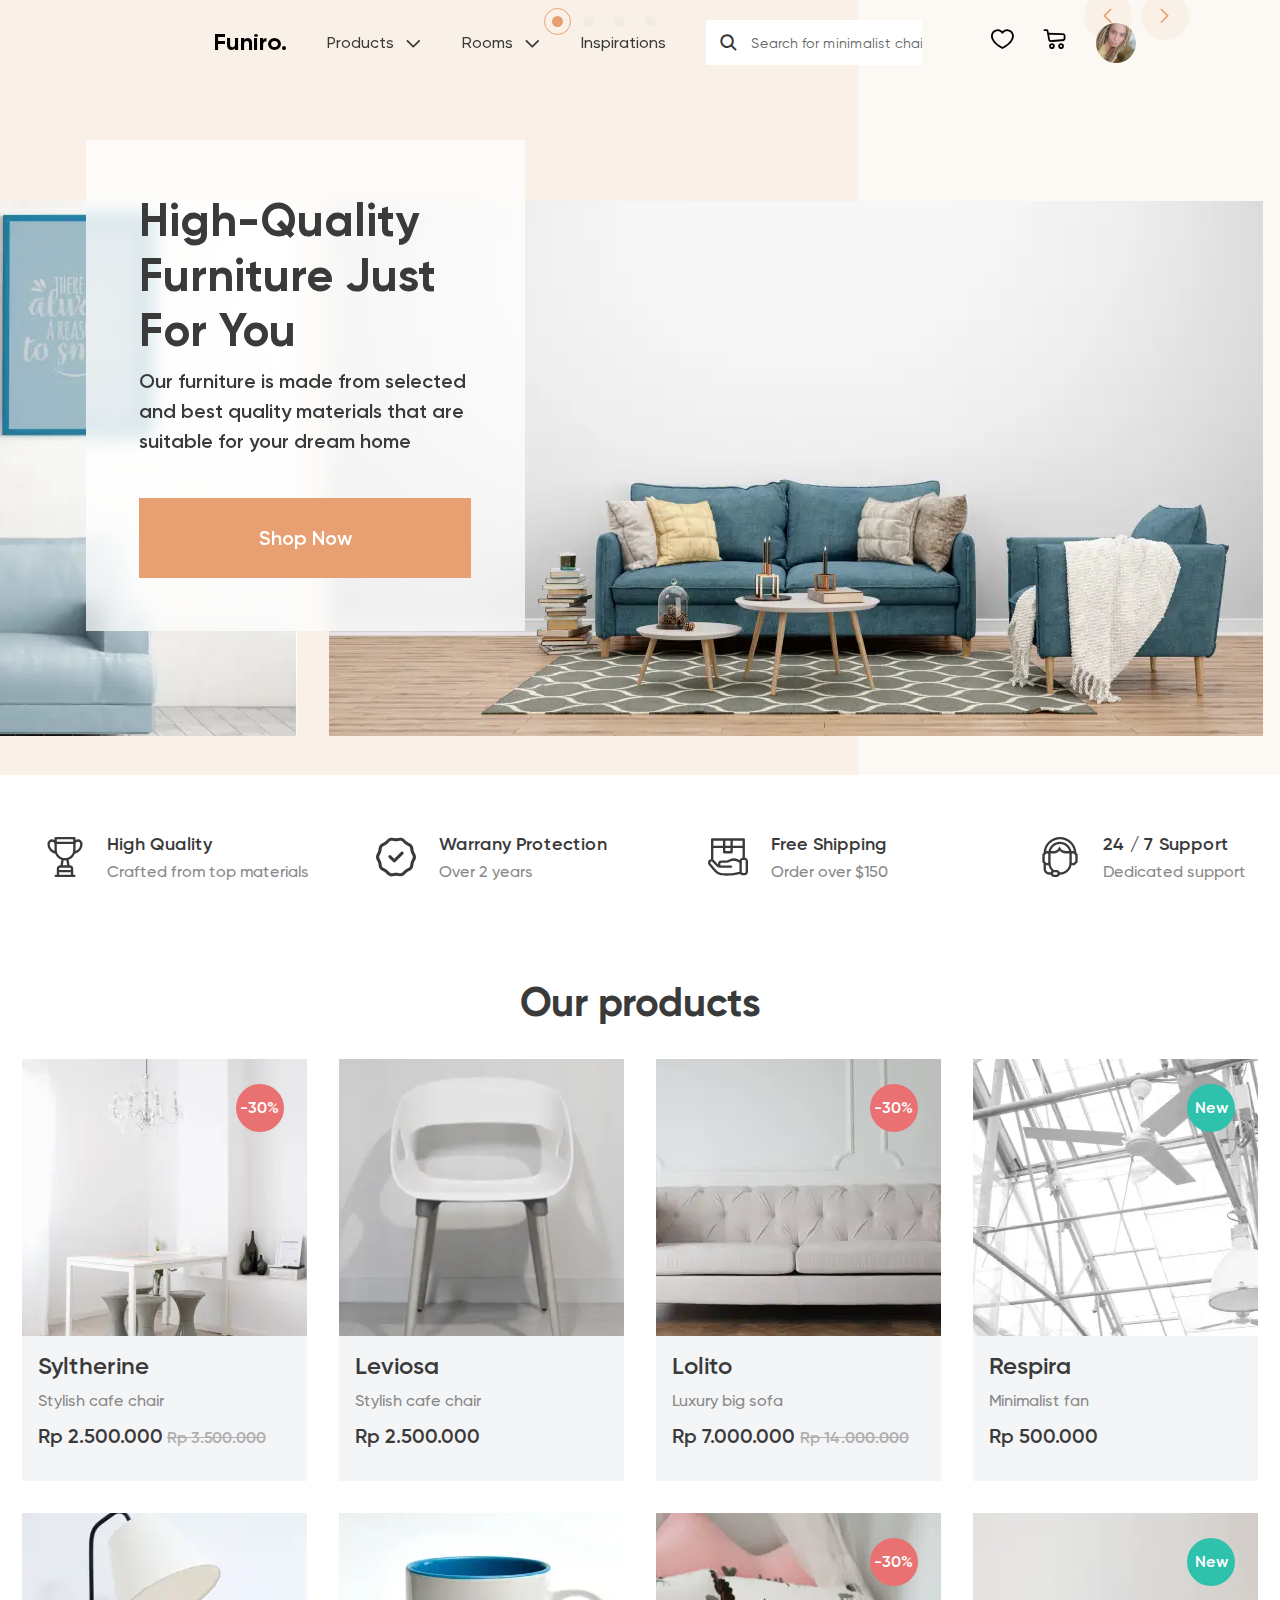
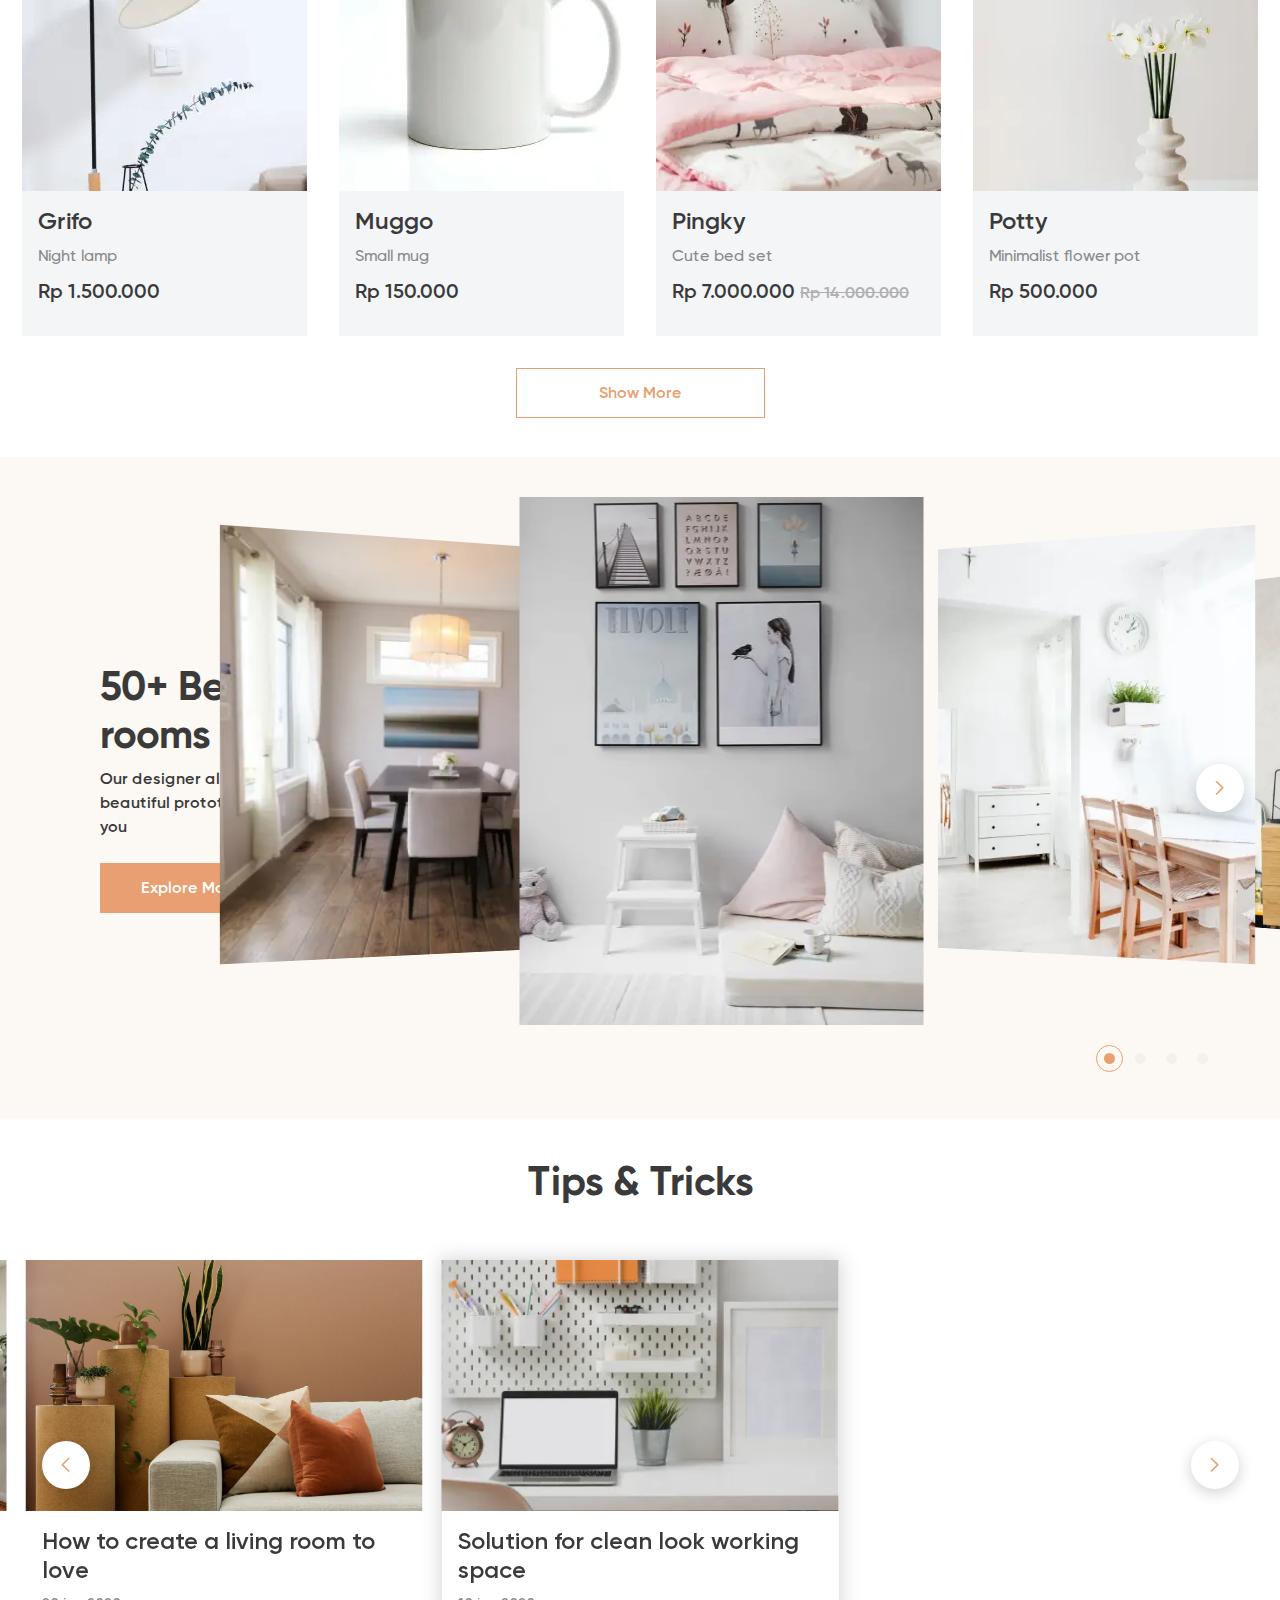
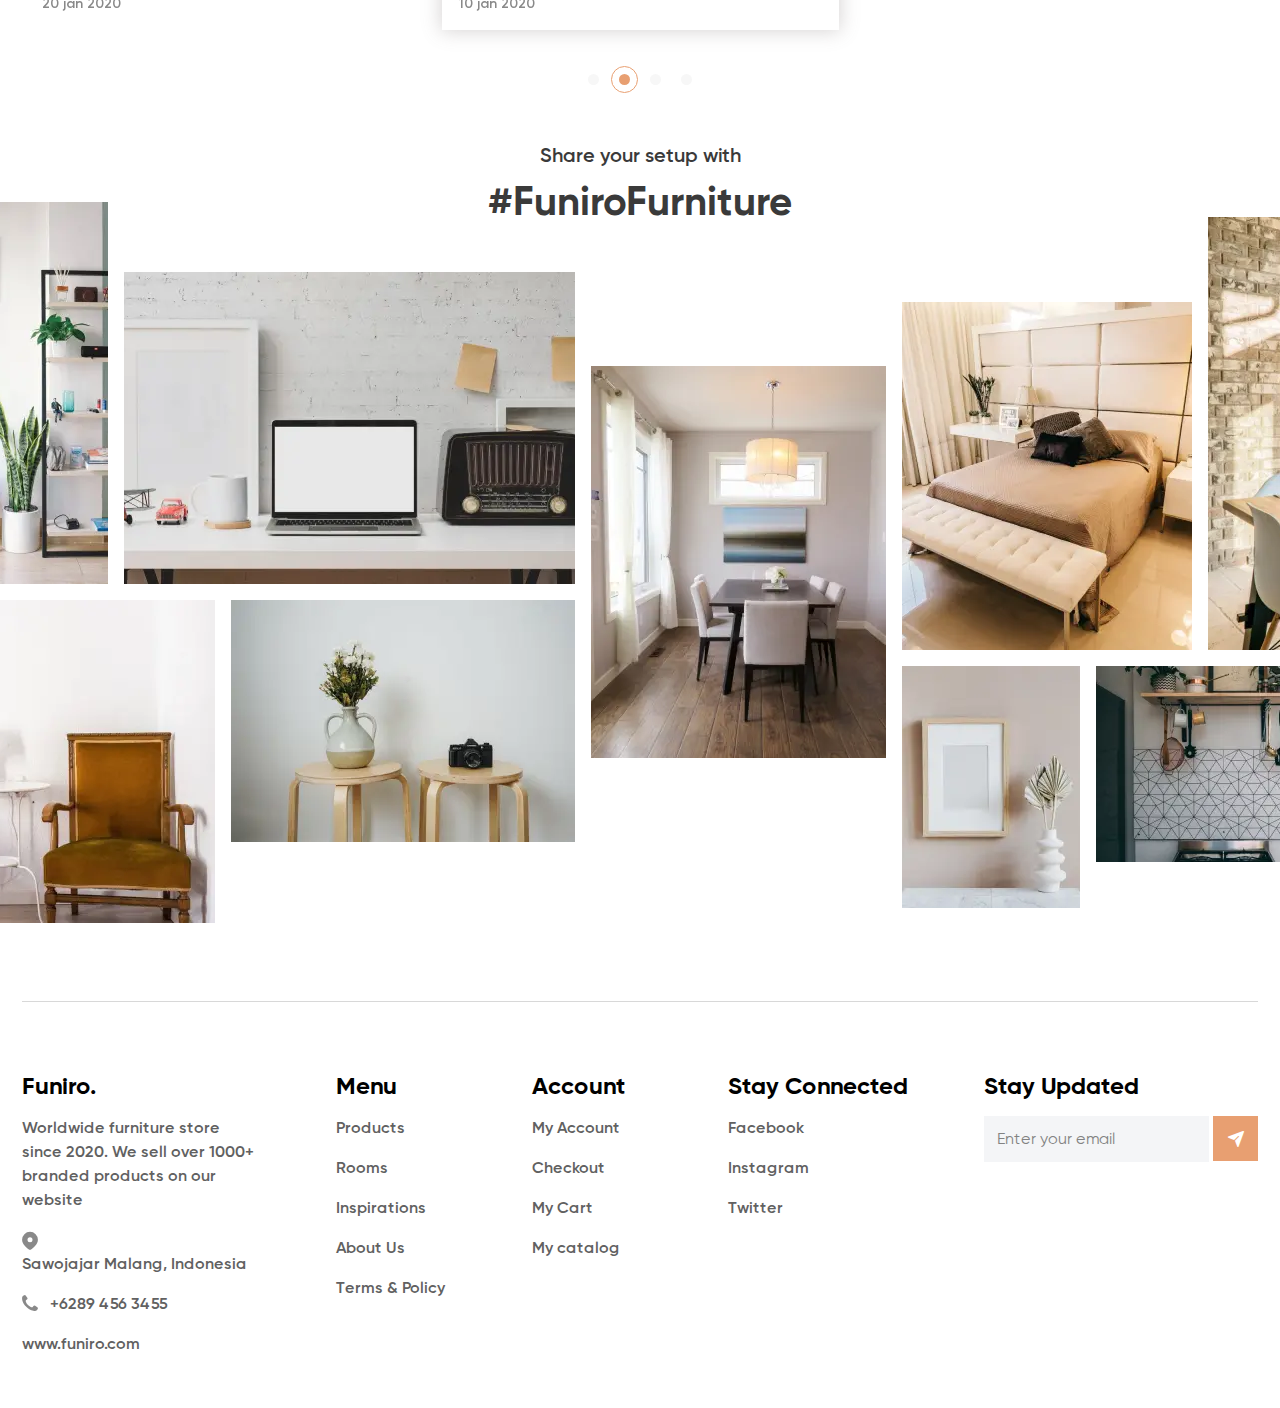
==== index.html @ 04550a17 "commit" ====
<!DOCTYPE html><html lang="en"><head>    <meta charset="UTF-8">    <meta http-equiv="X-UA-Compatible" content="IE=edge">    <meta name="viewport" content="width=device-width, initial-scale=1.0">    <link rel="stylesheet" href="https://unpkg.com/swiper/swiper-bundle.min.css">    <link rel="stylesheet" href="css/style.min.css">    <title>Funiru.</title></head><body>    <div class="wrapper">        <header class="header">    <div class="header__container _container">        <div class="header__logo logo">            <a href="#page__intro" class="logo__link _goto">Funiro.</a>        </div>        <div class="header__menu menu">            <div class="menu__icon icon-menu">                <span></span>                <span></span>                <span></span>            </div>            <nav class="menu__body">                <ul class="menu__list">                    <li><a href="#" class="menu__link menu__link_list">Products</a>                        <ul class="menu__sub-list">                            <li><a href="#page__products" class="menu__sub-link _goto">Our products</a></li>                            <li><a href="#no-scroll" class="menu__sub-link">fugit</a></li>                            <li><a href="#no-scroll" class="menu__sub-link">ipsa</a></li>                            <li><a href="#no-scroll" class="menu__sub-link">aliquid</a></li>                        </ul>                    </li>                    <li><a href="#" class="menu__link menu__link_list">Rooms</a>                        <ul class="menu__sub-list">                            <li><a href="#no-scroll" class="menu__sub-link">incidunt</a></li>                            <li><a href="#no-scroll" class="menu__sub-link">dolorum</a></li>                            <li><a href="#no-scroll" class="menu__sub-link">elit</a></li>                            <li><a href="#no-scroll" class="menu__sub-link">nulla</a></li>                        </ul>                    </li>                    <li><a href="#page__inspiration" class="menu__link menu__link_single _goto">Inspirations</a></li>                </ul>            </nav>        </div>        <div class="header__search search-header">            <div data-da=".header__actions,992,first" class="search-header__icon _icon-search"></div>            <form class="search-header__form form-search" action="#" method="GET">                <div class="form-search__line">                    <a href="#no-scroll" class="form-search__btn _icon-search"></a>                    <input class="form-search__input" autocomplete="off" type="text" name="form[]" data-error="Ошибка" data-value="Search for minimalist chair">                </div>            </form>        </div>        <div class="header__actions actions-header">            <a href="#no-scroll" class="actions-header__item _icon-like _like-hover"></a>            <a href="#no-scroll" class="actions-header__item _icon-cart _cart-hover"></a>            <a href="#no-scroll" class="actions-header__item actions-header__item_profile">                <picture><source srcset="img/header/20191004.webp" type="image/webp"><img src="img/header/20191004.jpg" alt="user-photo"></picture>            </a>        </div>    </div></header>        <main class="page">            <section class="page__intro intro">                <div class="intro__container">                    <div class="intro__slider slider-intro swiper-container">                        <div class="slider-intro__wrapper swiper-wrapper">                            <div class="slider-intro__slide slide-intro swiper-slide">                                <div class="slide-intro__image _ibg">                                    <picture><source srcset="img/intro/intro-slider/01.webp" type="image/webp"><img src="img/intro/intro-slider/01.jpg" alt=""></picture>                                </div>                                <a href="#no-scroll" class="slide-intro__card slide-card">                                    <span class="slide-card__name">Bohauss</span>                                    <span class="slide-card__info">Luxury big sofa 2-seat</span>                                    <span class="slide-card__price">Rp 17.000.000</span>                                </a>                            </div>                            <div class="slider-intro__slide slide-intro swiper-slide">                                <div class="slide-intro__image _ibg">                                    <picture><source srcset="img/intro/intro-slider/02.webp" type="image/webp"><img src="img/intro/intro-slider/02.jpg" alt=""></picture>                                </div>                                <a href="#no-scroll" class="slide-intro__card slide-card">                                    <span class="slide-card__name">Bohauss</span>                                    <span class="slide-card__info">Luxury big sofa 2-seat</span>                                    <span class="slide-card__price">Rp 17.000.000</span>                                </a>                            </div>                            <div class="slider-intro__slide slide-intro swiper-slide">                                <div class="slide-intro__image _ibg">                                    <picture><source srcset="img/intro/intro-slider/04.webp" type="image/webp"><img src="img/intro/intro-slider/04.jpg" alt=""></picture>                                </div>                                <a href="#no-scroll" class="slide-intro__card slide-card">                                    <span class="slide-card__name">Bohauss</span>                                    <span class="slide-card__info">Luxury big sofa 2-seat</span>                                    <span class="slide-card__price">Rp 17.000.000</span>                                </a>                            </div>                            <div class="slider-intro__slide slide-intro swiper-slide">                                <div class="slide-intro__image _ibg">                                    <picture><source srcset="img/intro/intro-slider/03.webp" type="image/webp"><img src="img/intro/intro-slider/03.jpg" alt=""></picture>                                </div>                                <a href="#no-scroll" class="slide-intro__card slide-card">                                    <span class="slide-card__name">Bohauss</span>                                    <span class="slide-card__info">Luxury big sofa 2-seat</span>                                    <span class="slide-card__price">Rp 17.000.000</span>                                </a>                            </div>                        </div>                        <div class="slider-intro__dottes slider-dottes swiper-pagination"></div>                        <div class="slider-intro__button-prev slider-btn slider-btn_left swiper-button-prev"></div>                        <div class="slider-intro__button-next slider-btn slider-btn_right swiper-button-next"></div>                    </div>                    <div class="intro__front-block front-intro">                        <h1 class="front-intro__title title title_big">High-Quality Furniture Just For You</h1>                        <p class="front-intro__text">Our furniture is made from selected and best quality materials that are suitable for your dream home</p>                        <a href="#no-scroll" class="front-intro__button btn">Shop Now</a>                    </div>                </div>            </section>            <section class="page__features features">                <div class="features__container _container">                    <div class="features__item item-feature">                        <div class="item-feature__icon"><picture><source srcset="img/features/01.svg" type="image/webp"><img src="img/features/01.svg" alt=""></picture></div>                        <div class="item-feature__content">                            <span class="item-feature__label">High Quality</span>                            <span class="item-feature__txt">Crafted from top materials</span>                        </div>                    </div>                    <div class="features__item item-feature">                        <div class="item-feature__icon"><picture><source srcset="img/features/02.svg" type="image/webp"><img src="img/features/02.svg" alt=""></picture></div>                        <div class="item-feature__content">                            <span class="item-feature__label">Warrany Protection</span>                            <span class="item-feature__txt">Over 2 years</span>                        </div>                    </div>                    <div class="features__item item-feature">                        <div class="item-feature__icon"><picture><source srcset="img/features/03.svg" type="image/webp"><img src="img/features/03.svg" alt=""></picture></div>                        <div class="item-feature__content">                            <span class="item-feature__label">Free Shipping</span>                            <span class="item-feature__txt">Order over $150</span>                        </div>                    </div>                    <div class="features__item item-feature">                        <div class="item-feature__icon"><picture><source srcset="img/features/04.svg" type="image/webp"><img src="img/features/04.svg" alt=""></picture></div>                        <div class="item-feature__content">                            <span class="item-feature__label">24 / 7 Support</span>                            <span class="item-feature__txt">Dedicated support</span>                        </div>                    </div>                </div>            </section>            <section class="page__products products">                <div class="products__container _container">                    <h2 class="products__title title">Our products</h2>                    <div class="products__cards cards">                        <div class="products__card card-product">                            <div class="card-product__content">                                <div class="card-product__image _ibg">                                    <picture><source srcset="img/our_products/1.webp" type="image/webp"><img src="img/our_products/1.jpg" alt=""></picture>                                    <div class="card-product__sticker card-product__sticker_pink">                                        <span>-30%</span>                                    </div>                                </div>                                <div class="card-product__body">                                    <span class="card-product__label">Syltherine</span>                                    <span class="card-product__desc">Stylish cafe chair</span>                                    <span class="card-product__price">Rp 2.500.000</span>                                    <span class="card-product__sale">Rp 3.500.000</span>                                </div>                            </div>                            <div class="card-product__options card-product__options_pc">                                <a href="#no-scroll" class="card-product__button btn btn_white">Add to cart</a>                                <div class="card-product__actions">                                    <a href="#no-scroll" class="card-product__action card-product__action_share _icon-share _share-hover">Share</a>                                    <a href="#no-scroll" class="card-product__action card-product__action_like _icon-like _like-hover">Like</a>                                </div>                            </div>                            <div class="card-product__options card-product__options_mobile mobile-card-options">                                <a href="#no-scroll" class="mobile-card-options__cart _icon-cart"></a>                                <a href="#no-scroll" class="mobile-card-options__share _icon-share"></a>                                <a href="#no-scroll" class="mobile-card-options__like _icon-like"></a>                            </div>                        </div>                        <div class="products__card card-product">                            <div class="card-product__content">                                <div class="card-product__image _ibg">                                    <picture><source srcset="img/our_products/2.webp" type="image/webp"><img src="img/our_products/2.jpg" alt=""></picture>                                    <!-- <div class="card-product__sticker card-product__sticker_pink">                                            <span>-30%</span>                                        </div> -->                                </div>                                <div class="card-product__body">                                    <span class="card-product__label">Leviosa</span>                                    <span class="card-product__desc">Stylish cafe chair</span>                                    <span class="card-product__price">Rp 2.500.000                                    </span>                                    <span class="card-product__sale"></span>                                </div>                            </div>                            <div class="card-product__options card-product__options_pc">                                <a href="#no-scroll" class="card-product__button btn btn_white">Add to cart</a>                                <div class="card-product__actions">                                    <a href="#no-scroll" class="card-product__action card-product__action_share _icon-share">Share</a>                                    <a href="#no-scroll" class="card-product__action card-product__action_like _icon-like _like-hover">Like</a>                                </div>                            </div>                            <div class="card-product__options card-product__options_mobile mobile-card-options">                                <a href="#no-scroll" class="mobile-card-options__cart _icon-cart"></a>                                <a href="#no-scroll" class="mobile-card-options__share _icon-share"></a>                                <a href="#no-scroll" class="mobile-card-options__like _icon-like"></a>                            </div>                        </div>                        <div class="products__card card-product">                            <div class="card-product__content">                                <div class="card-product__image _ibg">                                    <picture><source srcset="img/our_products/3.webp" type="image/webp"><img src="img/our_products/3.jpg" alt=""></picture>                                    <div class="card-product__sticker card-product__sticker_pink">                                        <span>-30%</span>                                    </div>                                </div>                                <div class="card-product__body">                                    <span class="card-product__label">Lolito</span>                                    <span class="card-product__desc">Luxury big sofa</span>                                    <span class="card-product__price">Rp 7.000.000                                    </span>                                    <span class="card-product__sale">Rp 14.000.000</span>                                </div>                            </div>                            <div class="card-product__options card-product__options_pc">                                <a href="#no-scroll" class="card-product__button btn btn_white">Add to cart</a>                                <div class="card-product__actions">                                    <a href="#no-scroll" class="card-product__action card-product__action_share _icon-share">Share</a>                                    <a href="#no-scroll" class="card-product__action card-product__action_like _icon-like _like-hover">Like</a>                                </div>                            </div>                            <div class="card-product__options card-product__options_mobile mobile-card-options">                                <a href="#no-scroll" class="mobile-card-options__cart _icon-cart"></a>                                <a href="#no-scroll" class="mobile-card-options__share _icon-share"></a>                                <a href="#no-scroll" class="mobile-card-options__like _icon-like"></a>                            </div>                        </div>                        <div class="products__card card-product">                            <div class="card-product__content">                                <div class="card-product__image _ibg">                                    <picture><source srcset="img/our_products/4.webp" type="image/webp"><img src="img/our_products/4.jpg" alt=""></picture>                                    <div class="card-product__sticker card-product__sticker_green">                                        <span>New</span>                                    </div>                                </div>                                <div class="card-product__body">                                    <span class="card-product__label">Respira</span>                                    <span class="card-product__desc">Minimalist fan</span>                                    <span class="card-product__price">Rp 500.000                                    </span>                                    <span class="card-product__sale"></span>                                </div>                            </div>                            <div class="card-product__options card-product__options_pc">                                <a href="#no-scroll" class="card-product__button btn btn_white">Add to cart</a>                                <div class="card-product__actions">                                    <a href="#no-scroll" class="card-product__action card-product__action_share _icon-share">Share</a>                                    <a href="#no-scroll" class="card-product__action card-product__action_like _icon-like _like-hover">Like</a>                                </div>                            </div>                            <div class="card-product__options card-product__options_mobile mobile-card-options">                                <a href="#no-scroll" class="mobile-card-options__cart _icon-cart"></a>                                <a href="#no-scroll" class="mobile-card-options__share _icon-share"></a>                                <a href="#no-scroll" class="mobile-card-options__like _icon-like"></a>                            </div>                        </div>                        <div class="products__card card-product">                            <div class="card-product__content">                                <div class="card-product__image _ibg">                                    <picture><source srcset="img/our_products/5.webp" type="image/webp"><img src="img/our_products/5.jpg" alt=""></picture>                                    <!-- <div class="card-product__sticker card-product__sticker_pink">                                            <span>-30%</span>                                        </div> -->                                </div>                                <div class="card-product__body">                                    <span class="card-product__label">Grifo</span>                                    <span class="card-product__desc">Night lamp</span>                                    <span class="card-product__price">Rp 1.500.000                                    </span>                                    <span class="card-product__sale"></span>                                </div>                            </div>                            <div class="card-product__options card-product__options_pc">                                <a href="#no-scroll" class="card-product__button btn btn_white">Add to cart</a>                                <div class="card-product__actions">                                    <a href="#no-scroll" class="card-product__action card-product__action_share _icon-share">Share</a>                                    <a href="#no-scroll" class="card-product__action card-product__action_like _icon-like _like-hover">Like</a>                                </div>                            </div>                            <div class="card-product__options card-product__options_mobile mobile-card-options">                                <a href="#no-scroll" class="mobile-card-options__cart _icon-cart"></a>                                <a href="#no-scroll" class="mobile-card-options__share _icon-share"></a>                                <a href="#no-scroll" class="mobile-card-options__like _icon-like"></a>                            </div>                        </div>                        <div class="products__card card-product">                            <div class="card-product__content">                                <div class="card-product__image _ibg">                                    <picture><source srcset="img/our_products/6.webp" type="image/webp"><img src="img/our_products/6.jpg" alt=""></picture>                                    <!-- <div class="card-product__sticker card-product__sticker_pink">                                            <span>-30%</span>                                        </div> -->                                </div>                                <div class="card-product__body">                                    <span class="card-product__label">Muggo</span>                                    <span class="card-product__desc">Small mug</span>                                    <span class="card-product__price">Rp 150.000                                    </span>                                    <span class="card-product__sale"></span>                                </div>                            </div>                            <div class="card-product__options card-product__options_pc">                                <a href="#no-scroll" class="card-product__button btn btn_white">Add to cart</a>                                <div class="card-product__actions">                                    <a href="#no-scroll" class="card-product__action card-product__action_share _icon-share">Share</a>                                    <a href="#no-scroll" class="card-product__action card-product__action_like _icon-like _like-hover">Like</a>                                </div>                            </div>                            <div class="card-product__options card-product__options_mobile mobile-card-options">                                <a href="#no-scroll" class="mobile-card-options__cart _icon-cart"></a>                                <a href="#no-scroll" class="mobile-card-options__share _icon-share"></a>                                <a href="#no-scroll" class="mobile-card-options__like _icon-like"></a>                            </div>                        </div>                        <div class="products__card card-product">                            <div class="card-product__content">                                <div class="card-product__image _ibg">                                    <picture><source srcset="img/our_products/7.webp" type="image/webp"><img src="img/our_products/7.jpg" alt=""></picture>                                    <div class="card-product__sticker card-product__sticker_pink">                                        <span>-30%</span>                                    </div>                                </div>                                <div class="card-product__body">                                    <span class="card-product__label">Pingky</span>                                    <span class="card-product__desc">Cute bed set</span>                                    <span class="card-product__price">Rp 7.000.000                                    </span>                                    <span class="card-product__sale">Rp 14.000.000</span>                                </div>                            </div>                            <div class="card-product__options card-product__options_pc">                                <a href="#no-scroll" class="card-product__button btn btn_white">Add to cart</a>                                <div class="card-product__actions">                                    <a href="#no-scroll" class="card-product__action card-product__action_share _icon-share">Share</a>                                    <a href="#no-scroll" class="card-product__action card-product__action_like _icon-like _like-hover">Like</a>                                </div>                            </div>                            <div class="card-product__options card-product__options_mobile mobile-card-options">                                <a href="#no-scroll" class="mobile-card-options__cart _icon-cart"></a>                                <a href="#no-scroll" class="mobile-card-options__share _icon-share"></a>                                <a href="#no-scroll" class="mobile-card-options__like _icon-like"></a>                            </div>                        </div>                        <div class="products__card card-product">                            <div class="card-product__content">                                <div class="card-product__image _ibg">                                    <picture><source srcset="img/our_products/8.webp" type="image/webp"><img src="img/our_products/8.jpg" alt=""></picture>                                    <div class="card-product__sticker card-product__sticker_green">                                        <span>New</span>                                    </div>                                </div>                                <div class="card-product__body">                                    <span class="card-product__label">Potty</span>                                    <span class="card-product__desc">Minimalist flower pot</span>                                    <span class="card-product__price">Rp 500.000                                    </span>                                    <span class="card-product__sale"></span>                                </div>                            </div>                            <div class="card-product__options card-product__options_pc">                                <a href="#no-scroll" class="card-product__button btn btn_white">Add to cart</a>                                <div class="card-product__actions">                                    <a href="#no-scroll" class="card-product__action card-product__action_share _icon-share">Share</a>                                    <a href="#no-scroll" class="card-product__action card-product__action_like _icon-like _like-hover">Like</a>                                </div>                            </div>                            <div class="card-product__options card-product__options_mobile mobile-card-options">                                <a href="#no-scroll" class="mobile-card-options__cart _icon-cart"></a>                                <a href="#no-scroll" class="mobile-card-options__share _icon-share"></a>                                <a href="#no-scroll" class="mobile-card-options__like _icon-like"></a>                            </div>                        </div>                    </div>                    <!-- <a href="#no-scroll" data-da=".cards,1248,last" class="products__add-button btn btn_white">Show More</a> -->                    <div class="products__footer"><a href="#no-scroll" class="products__button btn btn_white">Show More</a></div>                </div>            </section>            <section class="page__inspiration inspiration">                <div class="inspiration__container">                    <div class="inspiration__body">                        <div class="inspiration__content">                            <h2 class="inspiration__title title">50+ Beautiful rooms                                inspiration</h2>                            <p class="inspiration__text">Our designer already made a lot of beautiful prototipe of rooms that inspire you</p>                            <a data-da=".inspiration__slider-container,768,last" href="#no-scroll" class="inspiration__button btn">Explore More</a>                        </div>                    </div>                    <div class="inspiration__slider-container">                        <div class="slider-inspiration swiper-container">                            <div class="slider-inspiration__wrapper swiper-wrapper">                                <div class="slider-inspiration__slide swiper-slide">                                    <div class="slider-inspiration__image _ibg">                                        <picture><source srcset="img/inspiration/1.webp" type="image/webp"><img src="img/inspiration/1.jpg" alt=""></picture>                                    </div>                                    <a href="#no-scroll" class="slider-inspiration__card slide-card">                                        <span class="slide-card__info">01 <span></span> Bed Room</span>                                        <span class="slide-card__name">Bohauss</span>                                    </a>                                </div>                                <div class="slider-inspiration__slide swiper-slide">                                    <div class="slider-inspiration__image _ibg">                                        <picture><source srcset="img/inspiration/2.webp" type="image/webp"><img src="img/inspiration/2.jpg" alt=""></picture>                                    </div>                                    <a href="#no-scroll" class="slider-inspiration__card slide-card">                                        <span class="slide-card__info">02 <span></span> Kitchen</span>                                        <span class="slide-card__name">Bohauss</span>                                    </a>                                </div>                                <div class="slider-inspiration__slide swiper-slide">                                    <div class="slider-inspiration__image _ibg">                                        <picture><source srcset="img/inspiration/3.webp" type="image/webp"><img src="img/inspiration/3.jpg" alt=""></picture>                                    </div>                                    <a href="#no-scroll" class="slider-inspiration__card slide-card">                                        <span class="slide-card__info">03 <span></span> Bed Room</span>                                        <span class="slide-card__name">Bohauss</span>                                    </a>                                </div>                                <div class="slider-inspiration__slide swiper-slide">                                    <div class="slider-inspiration__image _ibg">                                        <picture><source srcset="img/inspiration/4.webp" type="image/webp"><img src="img/inspiration/4.jpg" alt=""></picture>                                    </div>                                    <a href="#no-scroll" class="slider-inspiration__card slide-card">                                        <span class="slide-card__info">04 <span></span> Living Room</span>                                        <span class="slide-card__name">Bohauss</span>                                    </a>                                </div>                            </div>                            <div class="slider-inspiration__dottes slider-dottes swiper-pagination"></div>                            <div class="slider-inspiration__button-right slider-btn slider-btn_right swiper-button-next"></div>                        </div>                    </div>                </div>            </section>            <section class="page_tips-tricks tips-tricks">                <div class="tips-tricks__container _container">                    <h2 class="tips-tricks__title title">Tips & Tricks</h2>                    <div class="tips-tricks__slider slider-tips-trics">                        <div class="slider-tips-trics__container swiper-container">                            <div class="slider-tips-trics__wrapper swiper-wrapper">                                <a href="#no-scroll" class="slider-tips-trics__slide swiper-slide">                                    <div class="slider-tips-trics__image _ibg">                                        <picture><source srcset="img/tips_tricks/1.webp" type="image/webp"><img src="img/tips_tricks/1.jpg" alt=""></picture>                                    </div>                                    <div class="slider-tips-trics__body">                                        <h4 class="slider-tips-trics__title">How to create a living room to love</h4>                                        <span class="slider-tips-trics__date">20 jan 2020</span>                                    </div>                                </a>                                <a href="#no-scroll" class="slider-tips-trics__slide swiper-slide">                                    <div class="slider-tips-trics__image _ibg">                                        <picture><source srcset="img/tips_tricks/2.webp" type="image/webp"><img src="img/tips_tricks/2.jpg" alt=""></picture>                                    </div>                                    <div class="slider-tips-trics__body">                                        <h4 class="slider-tips-trics__title">Solution for clean look working space</h4>                                        <span class="slider-tips-trics__date">10 jan 2020</span>                                    </div>                                </a>                                <a href="#no-scroll" class="slider-tips-trics__slide swiper-slide">                                    <div class="slider-tips-trics__image _ibg">                                        <picture><source srcset="img/tips_tricks/3.webp" type="image/webp"><img src="img/tips_tricks/3.jpg" alt=""></picture>                                    </div>                                    <div class="slider-tips-trics__body">                                        <h4 class="slider-tips-trics__title">Make your cooking activity more fun with good setup</h4>                                        <span class="slider-tips-trics__date">20 jan 2020</span>                                    </div>                                </a>                                <a href="#no-scroll" class="slider-tips-trics__slide swiper-slide">                                    <div class="slider-tips-trics__image _ibg">                                        <picture><source srcset="img/tips_tricks/4.webp" type="image/webp"><img src="img/tips_tricks/4.jpg" alt=""></picture>                                    </div>                                    <div class="slider-tips-trics__body">                                        <h4 class="slider-tips-trics__title">Just create your space</h4>                                        <span class="slider-tips-trics__date">07 jan 2020</span>                                    </div>                                </a>                            </div>                            <div class="slider-tips-trics__dottes slider-dottes swiper-pagination"></div>                        </div>                        <div class="slider-tips-trics__button-left slider-btn slider-btn_left swiper-button-prev"></div>                        <div class="slider-tips-trics__button-right slider-btn slider-btn_right swiper-button-next"></div>                    </div>                </div>            </section>            <section class="page__furniture furniture">                <div class="furniture__header">                    <p class="furniture__sub-title">Share your setup with</p>                    <h2 class="furniture__title title">#FuniroFurniture</h2>                </div>                <div class="furniture__gallery gallery _gallery">                    <div class="gallery__block block-gallery-left">                        <div class="block-gallery-left__top">                            <!-- <div class="gallery__item"> -->                            <a href="img/furniture_gallery/gallery_01.jpg" class="gallery__image">                                <picture><source srcset="img/furniture_gallery/gallery_01.webp" type="image/webp"><img src="img/furniture_gallery/gallery_01.jpg" alt=""></picture>                            </a>                            <!-- </div> -->                            <!-- <div class="gallery__item"> -->                            <a href="img/furniture_gallery/gallery_02.jpg" class="gallery__image">                                <picture><source srcset="img/furniture_gallery/gallery_02.webp" type="image/webp"><img src="img/furniture_gallery/gallery_02.jpg" alt=""></picture>                            </a>                            <!-- </div> -->                        </div>                        <div class="block-gallery-left__bottom">                            <!-- <div class="gallery__item"> -->                            <a href="img/furniture_gallery/gallery_03.jpg" class="gallery__image">                                <picture><source srcset="img/furniture_gallery/gallery_03.webp" type="image/webp"><img src="img/furniture_gallery/gallery_03.jpg" alt=""></picture>                            </a>                            <!-- </div> -->                            <!-- <div class="gallery__item"> -->                            <a href="img/furniture_gallery/gallery_04.jpg" class="gallery__image">                                <picture><source srcset="img/furniture_gallery/gallery_04.webp" type="image/webp"><img src="img/furniture_gallery/gallery_04.jpg" alt=""></picture>                            </a>                            <!-- </div> -->                        </div>                    </div>                    <div class="gallery__block block-gallery-center">                        <!-- <div class="gallery__item"> -->                        <a href="img/furniture_gallery/gallery_05.jpg" class="gallery__image">                            <picture><source srcset="img/furniture_gallery/gallery_05.webp" type="image/webp"><img src="img/furniture_gallery/gallery_05.jpg" alt=""></picture>                        </a>                        <!-- </div> -->                    </div>                    <div class="gallery__block block-gallery-right">                        <div class="block-gallery-right__top">                            <!-- <div class="gallery__item"> -->                            <a href="img/furniture_gallery/gallery_06.jpg" class="gallery__image">                                <picture><source srcset="img/furniture_gallery/gallery_06.webp" type="image/webp"><img src="img/furniture_gallery/gallery_06.jpg" alt=""></picture>                            </a>                            <!-- </div> -->                            <!-- <div class="gallery__item"> -->                            <a href="img/furniture_gallery/gallery_07.jpg" class="gallery__image">                                <picture><source srcset="img/furniture_gallery/gallery_07.webp" type="image/webp"><img src="img/furniture_gallery/gallery_07.jpg" alt=""></picture>                            </a>                            <!-- </div> -->                        </div>                        <div class="block-gallery-right__bottom">                            <!-- <div class="gallery__item"> -->                            <a href="img/furniture_gallery/gallery_08.jpg" class="gallery__image">                                <picture><source srcset="img/furniture_gallery/gallery_08.webp" type="image/webp"><img src="img/furniture_gallery/gallery_08.jpg" alt=""></picture>                            </a>                            <!-- </div> -->                            <!-- <div class="gallery__item"> -->                            <a href="img/furniture_gallery/gallery_09.jpg" class="gallery__image">                                <picture><source srcset="img/furniture_gallery/gallery_09.webp" type="image/webp"><img src="img/furniture_gallery/gallery_09.jpg" alt=""></picture>                            </a>                            <!-- </div> -->                        </div>                    </div>                </div>            </section>        </main>        <footer class="footer">    <div class="footer__container _container">        <div class="footer__body body-footer">            <a href="#page__intro" class="body-footer__logo _goto">Funiro.</a>            <p class="body-footer__text">                Worldwide furniture store since 2020. We sell over 1000+ branded products on our website            </p>            <div class="body-footer__contacts">                <a href="https://goo.gl/maps/prvtSZTZd14rAs2P9" class="body-footer__location" title="See on Google Maps" target="_blank"><span>Sawojajar Malang, Indonesia</span></a>                <a href="tel:+62894563455" class="body-footer__phone" title="Call Us"><span>+6289 456 3455</span></a>            </div>            <a href="#page__intro" class="body-footer__cite _goto">www.funiro.com</a>        </div>        <div class="footer__content content-footer" data-spollers="583,max" data-one-spoller>            <div class="content-footer__column">                <h6 class="content-footer__label" data-spoller>Menu</h6>                <ul class="content-footer__list">                    <li><a href="#page__products" class="content-footer__link _goto">Products</a></li>                    <li><a href="#" class="content-footer__link">Rooms</a></li>                    <li><a href="#page__inspiration" class="content-footer__link _goto">Inspirations</a></li>                    <li><a href="#no-scroll" class="content-footer__link">About Us</a></li>                    <li><a href="#no-scroll" class="content-footer__link">Terms & Policy</a></li>                </ul>            </div>            <div class="content-footer__column">                <h6 class="content-footer__label" data-spoller>Account</h6>                <ul class="content-footer__list">                    <li><a href="#no-scroll" class="content-footer__link">My Account</a></li>                    <li><a href="#no-scroll" class="content-footer__link">Checkout</a></li>                    <li><a href="#no-scroll" class="content-footer__link">My Cart</a></li>                    <li><a href="#no-scroll" class="content-footer__link">My catalog</a></li>                </ul>            </div>            <div class="content-footer__column">                <h6 class="content-footer__label" data-spoller>Stay Connected</h6>                <ul class="content-footer__list">                    <li><a href="#no-scroll" class="content-footer__link">Facebook</a></li>                    <li><a href="#no-scroll" class="content-footer__link">Instagram</a></li>                    <li><a href="#no-scroll" class="content-footer__link">Twitter</a></li>                </ul>            </div>        </div>        <div class="footer__form form-footer">            <form action="#" method="get">                <h6 class="form-footer__label">Stay Updated</h6>                <div class="form-footer__line">                    <input class="form-footer__input" type="email" name="form[]" data-error="Ошибка" data-value="Enter your email">                    <button class="form-footer__button btn _icon-email" type="submit"></button>                </div>            </form>        </div></footer>    </div>    <script src="https://unpkg.com/swiper/swiper-bundle.min.js"></script><script src="js/vendors.min.js"></script><script src="js/app.min.js"></script></body></html>
---- css/style.min.css ----
@font-face{font-family:Gilroy;font-display:swap;src:url(../fonts/Gilroy-Bold.woff) format("woff"),url(../fonts/Gilroy-Bold.woff2) format("woff2");font-weight:700;font-style:normal}@font-face{font-family:Gilroy;font-display:swap;src:url(../fonts/Gilroy-Medium.woff) format("woff"),url(../fonts/Gilroy-Medium.woff2) format("woff2");font-weight:500;font-style:normal}@font-face{font-family:Gilroy;font-display:swap;src:url(../fonts/Gilroy-Regular.woff) format("woff"),url(../fonts/Gilroy-Regular.woff2) format("woff2");font-weight:400;font-style:normal}@font-face{font-family:Gilroy;font-display:swap;src:url(../fonts/Gilroy-SemiBold.woff) format("woff"),url(../fonts/Gilroy-SemiBold.woff2) format("woff2");font-weight:600;font-style:normal}@font-face{font-family:icons;src:url(../fonts/icons.ttf) format("truetype"),url(../fonts/icons.woff) format("woff"),url(../fonts/icons.ttf) format("svg");font-weight:400;font-style:normal;font-display:block}[class*=" _icon-"]::before,[class^="_icon-"]::before{font-family:icons!important;speak:never;font-style:normal;font-weight:400;font-variant:normal;text-transform:none;line-height:1;-webkit-font-smoothing:antialiased;-moz-osx-font-smoothing:grayscale}._icon-arrow:before{content:"\e900"}._icon-cart:before{content:"\e901"}._icon-email:before{content:"\e902"}._icon-like:before{content:"\e903"}._icon-location:before{content:"\e904"}._icon-phone:before{content:"\e905"}._icon-search:before{content:"\e906"}._icon-share:before{content:"\e907"}._icon-shevron:before{content:"\e908"}*{padding:0;margin:0;border:0}*,:after,:before{-webkit-box-sizing:border-box;box-sizing:border-box}:active,:focus{outline:0}a:active,a:focus{outline:0}aside,footer,header,nav,section{display:block}body,html{height:100%}body{line-height:1;font-family:Gilroy;-ms-text-size-adjust:100%;-moz-text-size-adjust:100%;-webkit-text-size-adjust:100%}button,input,textarea{font-family:Gilroy}input::-ms-clear{display:none}button{cursor:pointer}button::-moz-focus-inner{padding:0;border:0}a,a:visited{text-decoration:none}a:hover{text-decoration:none}ul li{list-style:none}img{vertical-align:top}h1,h2,h3,h4,h5,h6{font-weight:inherit;font-size:inherit}body{color:#3a3a3a;font-size:16px;line-height:150%;font-weight:600}body._lock{overflow:hidden}.wrapper{width:100%;min-height:100%;overflow:hidden;display:-webkit-box;display:-ms-flexbox;display:flex;-webkit-box-orient:vertical;-webkit-box-direction:normal;-ms-flex-direction:column;flex-direction:column}._container{max-width:1236px;margin:0 auto}.btn{display:-webkit-inline-box;display:-ms-inline-flexbox;display:inline-flex;-webkit-box-pack:center;-ms-flex-pack:center;justify-content:center;-webkit-box-align:center;-ms-flex-align:center;align-items:center;padding:12px 0;background:#e89f71;color:#fff;font-weight:600;font-size:16px;line-height:150%;border:1px solid transparent;-webkit-transition:all .3s ease 0s;-o-transition:all .3s ease 0s;transition:all .3s ease 0s}.btn_white{background:#fff;color:#e89f71}.btn_white:hover{background:#e89f71;color:#fff}.slider-btn_left::after,.slider-btn_right::after{color:#e89f71;font-size:14px;background:#fff;-webkit-box-shadow:0 4px 14px 1px rgba(0,0,0,.16);box-shadow:0 4px 14px 1px rgba(0,0,0,.16);border-radius:50%;-webkit-box-flex:0;-ms-flex:0 0 48px;flex:0 0 48px;height:48px;display:-webkit-box;display:-ms-flexbox;display:flex;-webkit-box-pack:center;-ms-flex-pack:center;justify-content:center;-webkit-box-align:center;-ms-flex-align:center;align-items:center;-webkit-transition:all .3s ease 0s;-o-transition:all .3s ease 0s;transition:all .3s ease 0s}.slider-btn_left:hover::after,.slider-btn_right:hover::after{background:#e89f71;color:#fff}.slider-dottes.swiper-pagination-bullets{width:auto}.slider-dottes.swiper-pagination-bullets .swiper-pagination-bullet{width:11px;height:11px;margin:0 10px;background:#d8d8d8;display:-webkit-inline-box;display:-ms-inline-flexbox;display:inline-flex;-webkit-box-pack:center;-ms-flex-pack:center;justify-content:center;-webkit-box-align:center;-ms-flex-align:center;align-items:center;-webkit-transition:all .3s ease 0s;-o-transition:all .3s ease 0s;transition:all .3s ease 0s}.slider-dottes.swiper-pagination-bullets .swiper-pagination-bullet::after{content:"";-webkit-box-flex:0;-ms-flex:0 0 27px;flex:0 0 27px;height:27px;border-radius:50%;border:1px solid #e89f71;opacity:0;-webkit-transition:all .4s ease 0s;-o-transition:all .4s ease 0s;transition:all .4s ease 0s}.slider-dottes.swiper-pagination-bullets .swiper-pagination-bullet-active{background:#e89f71}.slider-dottes.swiper-pagination-bullets .swiper-pagination-bullet-active::after{opacity:1}._ibg{position:relative}._ibg img{-o-object-fit:cover;object-fit:cover;position:absolute;width:100%;height:100%;top:0;left:0}.title{color:#3a3a3a;font-size:40px;font-weight:700;line-height:120%}.title_big{font-size:56px}.slide-card{background:rgba(255,255,255,.72);-webkit-backdrop-filter:blur(31px);backdrop-filter:blur(31px);display:-webkit-box;display:-ms-flexbox;display:flex;-webkit-box-orient:vertical;-webkit-box-direction:normal;-ms-flex-direction:column;flex-direction:column;-webkit-box-align:start;-ms-flex-align:start;align-items:flex-start}.slide-card :last-child{margin-bottom:0}.slide-card__name{font-weight:600;font-size:28px;line-height:120%;margin-bottom:4px;color:#3a3a3a;-webkit-box-flex:0;-ms-flex:0 1 33.333%;flex:0 1 33.333%}.slide-card__info{font-weight:500;font-size:16px;line-height:150%;color:#616161;margin-bottom:8px;-webkit-box-flex:0;-ms-flex:0 1 33.333%;flex:0 1 33.333%}.slide-card__price{font-weight:600;font-size:20px;line-height:150%;margin-bottom:4px;color:#3a3a3a;-webkit-box-flex:0;-ms-flex:0 1 33.333%;flex:0 1 33.333%}.lg-actions .lg-next,.lg-actions .lg-prev{background-color:rgba(0,0,0,.45);border-radius:2px;color:#999;cursor:pointer;display:block;margin-top:-10px;position:absolute;display:block;width:20px;height:36px;top:50%;-webkit-transform:translate(0,-50%);-ms-transform:translate(0,-50%);transform:translate(0,-50%);z-index:1080}.lg-actions .lg-next.disabled,.lg-actions .lg-prev.disabled{pointer-events:none;opacity:.5}.lg-actions .lg-next:hover,.lg-actions .lg-prev:hover{color:#fff}.lg-actions .lg-next{right:20px;background:url(../img/icons/shevron_right.svg) 0 0/100% no-repeat}.lg-actions .lg-prev{left:20px;background:url(../img/icons/shevron_left.svg) 0 0/100% no-repeat}@-webkit-keyframes lg-right-end{0%{left:0}50%{left:-30px}100%{left:0}}@keyframes lg-right-end{0%{left:0}50%{left:-30px}100%{left:0}}@-webkit-keyframes lg-left-end{0%{left:0}50%{left:30px}100%{left:0}}@keyframes lg-left-end{0%{left:0}50%{left:30px}100%{left:0}}.lg-outer.lg-right-end .lg-object{-webkit-animation:lg-right-end .3s;animation:lg-right-end .3s;position:relative}.lg-outer.lg-left-end .lg-object{-webkit-animation:lg-left-end .3s;animation:lg-left-end .3s;position:relative}.lg-toolbar{z-index:1082;left:0;position:absolute;top:0;width:100%;background-color:rgba(0,0,0,.45)}.lg-toolbar .lg-icon{color:#999;cursor:pointer;float:right;font-size:24px;height:47px;line-height:27px;padding:10px 0;text-align:center;width:50px;text-decoration:none!important;outline:medium none;-webkit-transition:color .2s linear;-o-transition:color .2s linear;transition:color .2s linear}.lg-toolbar .lg-icon:hover{color:#fff}.lg-toolbar .lg-close{background:url(../img/icons/close.svg) center no-repeat}.lg-toolbar .lg-download{display:none}.lg-sub-html{background-color:rgba(65,55,43,.45);bottom:0;color:#eee;font-size:16px;left:0;padding:10px 40px;position:fixed;right:0;text-align:center;z-index:1080}.lg-sub-html h4{margin:0;font-size:13px;font-weight:700}.lg-sub-html p{font-size:12px;margin:5px 0 0}#lg-counter{color:#999;display:inline-block;font-size:16px;padding-left:20px;padding-top:12px;vertical-align:middle}.lg-next,.lg-prev,.lg-toolbar{opacity:1;-webkit-transition:-webkit-transform .35s cubic-bezier(0,0,.25,1) 0s,opacity .35s cubic-bezier(0,0,.25,1) 0s,color .2s linear;-o-transition:-o-transform .35s cubic-bezier(0,0,.25,1) 0s,opacity .35s cubic-bezier(0,0,.25,1) 0s,color .2s linear;-webkit-transition:opacity .35s cubic-bezier(0,0,.25,1) 0s,color .2s linear,-webkit-transform .35s cubic-bezier(0,0,.25,1) 0s;transition:opacity .35s cubic-bezier(0,0,.25,1) 0s,color .2s linear,-webkit-transform .35s cubic-bezier(0,0,.25,1) 0s;-o-transition:transform .35s cubic-bezier(0,0,.25,1) 0s,opacity .35s cubic-bezier(0,0,.25,1) 0s,color .2s linear;transition:transform .35s cubic-bezier(0,0,.25,1) 0s,opacity .35s cubic-bezier(0,0,.25,1) 0s,color .2s linear;transition:transform .35s cubic-bezier(0,0,.25,1) 0s,opacity .35s cubic-bezier(0,0,.25,1) 0s,color .2s linear,-webkit-transform .35s cubic-bezier(0,0,.25,1) 0s}.lg-hide-items .lg-prev{opacity:0;-webkit-transform:translate3d(-10px,0,0);transform:translate3d(-10px,0,0)}.lg-hide-items .lg-next{opacity:0;-webkit-transform:translate3d(10px,0,0);transform:translate3d(10px,0,0)}.lg-hide-items .lg-toolbar{opacity:0;-webkit-transform:translate3d(0,-10px,0);transform:translate3d(0,-10px,0)}body:not(.lg-from-hash) .lg-outer.lg-start-zoom .lg-object{-webkit-transform:scale3d(.5,.5,.5);transform:scale3d(.5,.5,.5);opacity:0;-webkit-transition:-webkit-transform 250ms cubic-bezier(0,0,.25,1) 0s,opacity 250ms cubic-bezier(0,0,.25,1)!important;-o-transition:-o-transform 250ms cubic-bezier(0,0,.25,1) 0s,opacity 250ms cubic-bezier(0,0,.25,1)!important;-webkit-transition:opacity 250ms cubic-bezier(0,0,.25,1),-webkit-transform 250ms cubic-bezier(0,0,.25,1) 0s!important;transition:opacity 250ms cubic-bezier(0,0,.25,1),-webkit-transform 250ms cubic-bezier(0,0,.25,1) 0s!important;-o-transition:transform 250ms cubic-bezier(0,0,.25,1) 0s,opacity 250ms cubic-bezier(0,0,.25,1)!important;transition:transform 250ms cubic-bezier(0,0,.25,1) 0s,opacity 250ms cubic-bezier(0,0,.25,1)!important;transition:transform 250ms cubic-bezier(0,0,.25,1) 0s,opacity 250ms cubic-bezier(0,0,.25,1),-webkit-transform 250ms cubic-bezier(0,0,.25,1) 0s!important;-webkit-transform-origin:50% 50%;-ms-transform-origin:50% 50%;transform-origin:50% 50%}body:not(.lg-from-hash) .lg-outer.lg-start-zoom .lg-item.lg-complete .lg-object{-webkit-transform:scale3d(1,1,1);transform:scale3d(1,1,1);opacity:1}.lg-outer .lg-thumb-outer{background-color:#0d0a0a;bottom:0;position:absolute;width:100%;z-index:1080;max-height:350px;-webkit-transform:translate3d(0,100%,0);transform:translate3d(0,100%,0);-webkit-transition:-webkit-transform .25s cubic-bezier(0,0,.25,1) 0s;-o-transition:-o-transform .25s cubic-bezier(0,0,.25,1) 0s;transition:-webkit-transform .25s cubic-bezier(0,0,.25,1) 0s;-o-transition:transform .25s cubic-bezier(0,0,.25,1) 0s;transition:transform .25s cubic-bezier(0,0,.25,1) 0s;transition:transform .25s cubic-bezier(0,0,.25,1) 0s,-webkit-transform .25s cubic-bezier(0,0,.25,1) 0s}.lg-outer .lg-thumb-outer.lg-grab .lg-thumb-item{cursor:-webkit-grab;cursor:-o-grab;cursor:-ms-grab;cursor:grab}.lg-outer .lg-thumb-outer.lg-grabbing .lg-thumb-item{cursor:move;cursor:-webkit-grabbing;cursor:-o-grabbing;cursor:-ms-grabbing;cursor:grabbing}.lg-outer .lg-thumb-outer.lg-dragging .lg-thumb{-webkit-transition-duration:0s!important;-o-transition-duration:0s!important;transition-duration:0s!important}.lg-outer.lg-thumb-open .lg-thumb-outer{-webkit-transform:translate3d(0,0,0);transform:translate3d(0,0,0)}.lg-outer .lg-thumb{padding:10px 0;height:100%;margin-bottom:-5px}.lg-outer .lg-thumb-item{border-radius:5px;cursor:pointer;float:left;overflow:hidden;height:100%;border:2px solid #fff;border-radius:4px;margin-bottom:5px}.lg-outer .lg-thumb-item.active,.lg-outer .lg-thumb-item:hover{border-color:#a90707}.lg-outer .lg-thumb-item img{width:100%;height:100%;-o-object-fit:cover;object-fit:cover}.lg-outer.lg-has-thumb .lg-item{padding-bottom:120px}.lg-outer.lg-can-toggle .lg-item{padding-bottom:0}.lg-outer.lg-pull-caption-up .lg-sub-html{-webkit-transition:bottom .25s ease;-o-transition:bottom .25s ease;transition:bottom .25s ease}.lg-outer.lg-pull-caption-up.lg-thumb-open .lg-sub-html{bottom:100px}.lg-outer .lg-toggle-thumb{background-color:#0d0a0a;border-radius:2px 2px 0 0;color:#999;cursor:pointer;font-size:24px;height:39px;line-height:27px;padding:5px 0;position:absolute;right:20px;text-align:center;top:-39px;width:50px}.lg-outer .lg-toggle-thumb:after{content:"\e1ff"}.lg-outer .lg-toggle-thumb:hover{color:#fff}.lg-outer .lg-video-cont{display:inline-block;vertical-align:middle;max-width:1140px;max-height:100%;width:100%;padding:0 5px}.lg-outer .lg-video{width:100%;height:0;padding-bottom:56.25%;overflow:hidden;position:relative}.lg-outer .lg-video .lg-object{display:inline-block;position:absolute;top:0;left:0;width:100%!important;height:100%!important}.lg-outer .lg-video .lg-video-play{width:84px;height:59px;position:absolute;left:50%;top:50%;margin-left:-42px;margin-top:-30px;z-index:1080;cursor:pointer}._no-webp .lg-outer .lg-has-vimeo .lg-video-play{background:url(../img/vimeo-play.png) no-repeat scroll 0 0 transparent}._no-webp .lg-outer .lg-has-vimeo:hover .lg-video-play{background:url(../img/vimeo-play.png) no-repeat scroll 0 -58px transparent}._no-webp .lg-outer .lg-has-html5 .lg-video-play{background:transparent url(../img/video-play.png) no-repeat scroll 0 0}.lg-outer .lg-has-html5 .lg-video-play{height:64px;margin-left:-32px;margin-top:-32px;width:64px;opacity:.8}.lg-outer .lg-has-html5:hover .lg-video-play{opacity:1}._no-webp .lg-outer .lg-has-youtube .lg-video-play{background:url(../img/youtube-play.png) no-repeat scroll 0 0 transparent}._no-webp .lg-outer .lg-has-youtube:hover .lg-video-play{background:url(../img/youtube-play.png) no-repeat scroll 0 -60px transparent}.lg-outer .lg-video-object{width:100%!important;height:100%!important;position:absolute;top:0;left:0}.lg-outer .lg-has-video .lg-video-object{visibility:hidden}.lg-outer .lg-has-video.lg-video-playing .lg-object,.lg-outer .lg-has-video.lg-video-playing .lg-video-play{display:none}.lg-outer .lg-has-video.lg-video-playing .lg-video-object{visibility:visible}.lg-progress-bar{background-color:#333;height:5px;left:0;position:absolute;top:0;width:100%;z-index:1083;opacity:0;-webkit-transition:opacity 80ms ease 0s;-o-transition:opacity 80ms ease 0s;transition:opacity 80ms ease 0s}.lg-progress-bar .lg-progress{background-color:#a90707;height:5px;width:0}.lg-progress-bar.lg-start .lg-progress{width:100%}.lg-show-autoplay .lg-progress-bar{opacity:1}.lg-autoplay-button:after{content:"\e01d"}.lg-show-autoplay .lg-autoplay-button:after{content:"\e01a"}.lg-outer.lg-css3.lg-zoom-dragging .lg-item.lg-complete.lg-zoomable .lg-image,.lg-outer.lg-css3.lg-zoom-dragging .lg-item.lg-complete.lg-zoomable .lg-img-wrap{-webkit-transition-duration:0s;-o-transition-duration:0s;transition-duration:0s}.lg-outer.lg-use-transition-for-zoom .lg-item.lg-complete.lg-zoomable .lg-img-wrap{-webkit-transition:-webkit-transform .3s cubic-bezier(0,0,.25,1) 0s;-o-transition:-o-transform .3s cubic-bezier(0,0,.25,1) 0s;transition:-webkit-transform .3s cubic-bezier(0,0,.25,1) 0s;-o-transition:transform .3s cubic-bezier(0,0,.25,1) 0s;transition:transform .3s cubic-bezier(0,0,.25,1) 0s;transition:transform .3s cubic-bezier(0,0,.25,1) 0s,-webkit-transform .3s cubic-bezier(0,0,.25,1) 0s}.lg-outer.lg-use-left-for-zoom .lg-item.lg-complete.lg-zoomable .lg-img-wrap{-webkit-transition:left .3s cubic-bezier(0,0,.25,1) 0s,top .3s cubic-bezier(0,0,.25,1) 0s;-o-transition:left .3s cubic-bezier(0,0,.25,1) 0s,top .3s cubic-bezier(0,0,.25,1) 0s;transition:left .3s cubic-bezier(0,0,.25,1) 0s,top .3s cubic-bezier(0,0,.25,1) 0s}.lg-outer .lg-item.lg-complete.lg-zoomable .lg-img-wrap{-webkit-transform:translate3d(0,0,0);transform:translate3d(0,0,0);-webkit-backface-visibility:hidden;backface-visibility:hidden}.lg-outer .lg-item.lg-complete.lg-zoomable .lg-image{-webkit-transform:scale3d(1,1,1);transform:scale3d(1,1,1);-webkit-transition:-webkit-transform .3s cubic-bezier(0,0,.25,1) 0s,opacity .15s!important;-o-transition:-o-transform .3s cubic-bezier(0,0,.25,1) 0s,opacity .15s!important;-webkit-transition:opacity .15s,-webkit-transform .3s cubic-bezier(0,0,.25,1) 0s!important;transition:opacity .15s,-webkit-transform .3s cubic-bezier(0,0,.25,1) 0s!important;-o-transition:transform .3s cubic-bezier(0,0,.25,1) 0s,opacity .15s!important;transition:transform .3s cubic-bezier(0,0,.25,1) 0s,opacity .15s!important;transition:transform .3s cubic-bezier(0,0,.25,1) 0s,opacity .15s,-webkit-transform .3s cubic-bezier(0,0,.25,1) 0s!important;-webkit-transform-origin:0 0;-ms-transform-origin:0 0;transform-origin:0 0;-webkit-backface-visibility:hidden;backface-visibility:hidden}#lg-zoom-in:after{content:"\e311"}#lg-actual-size{font-size:20px}#lg-actual-size:after{content:"\e033"}#lg-zoom-out{opacity:.5;pointer-events:none}#lg-zoom-out:after{content:"\e312"}.lg-zoomed #lg-zoom-out{opacity:1;pointer-events:auto}.lg-outer .lg-pager-outer{bottom:60px;left:0;position:absolute;right:0;text-align:center;z-index:1080;height:10px}.lg-outer .lg-pager-outer.lg-pager-hover .lg-pager-cont{overflow:visible}.lg-outer .lg-pager-cont{cursor:pointer;display:inline-block;overflow:hidden;position:relative;vertical-align:top;margin:0 5px}.lg-outer .lg-pager-cont:hover .lg-pager-thumb-cont{opacity:1;-webkit-transform:translate3d(0,0,0);transform:translate3d(0,0,0)}.lg-outer .lg-pager-cont.lg-pager-active .lg-pager{-webkit-box-shadow:0 0 0 2px #fff inset;box-shadow:0 0 0 2px #fff inset}.lg-outer .lg-pager-thumb-cont{background-color:#fff;color:#fff;bottom:100%;height:83px;left:0;margin-bottom:20px;margin-left:-60px;opacity:0;padding:5px;position:absolute;width:120px;border-radius:3px;-webkit-transition:opacity .15s ease 0s,-webkit-transform .15s ease 0s;-o-transition:opacity .15s ease 0s,-o-transform .15s ease 0s;transition:opacity .15s ease 0s,-webkit-transform .15s ease 0s;-o-transition:opacity .15s ease 0s,transform .15s ease 0s;transition:opacity .15s ease 0s,transform .15s ease 0s;transition:opacity .15s ease 0s,transform .15s ease 0s,-webkit-transform .15s ease 0s;-webkit-transform:translate3d(0,5px,0);transform:translate3d(0,5px,0)}.lg-outer .lg-pager-thumb-cont img{width:100%;height:100%}.lg-outer .lg-pager{background-color:rgba(255,255,255,.5);border-radius:50%;-webkit-box-shadow:0 0 0 8px rgba(255,255,255,.7) inset;box-shadow:0 0 0 8px rgba(255,255,255,.7) inset;display:block;height:12px;-webkit-transition:box-shadow .3s ease 0s;-o-transition:box-shadow .3s ease 0s;-webkit-transition:-webkit-box-shadow .3s ease 0s;transition:-webkit-box-shadow .3s ease 0s;transition:box-shadow .3s ease 0s;transition:box-shadow .3s ease 0s,-webkit-box-shadow .3s ease 0s;width:12px}.lg-outer .lg-pager:focus,.lg-outer .lg-pager:hover{-webkit-box-shadow:0 0 0 8px #fff inset;box-shadow:0 0 0 8px #fff inset}.lg-outer .lg-caret{border-left:10px solid transparent;border-right:10px solid transparent;border-top:10px dashed;bottom:-10px;display:inline-block;height:0;left:50%;margin-left:-5px;position:absolute;vertical-align:middle;width:0}.lg-fullscreen:after{content:"\e20c"}.lg-fullscreen-on .lg-fullscreen:after{content:"\e20d"}.lg-outer #lg-dropdown-overlay{background-color:rgba(0,0,0,.25);bottom:0;cursor:default;left:0;position:fixed;right:0;top:0;z-index:1081;opacity:0;visibility:hidden;-webkit-transition:visibility 0s linear .18s,opacity .18s linear 0s;-o-transition:visibility 0s linear .18s,opacity .18s linear 0s;transition:visibility 0s linear .18s,opacity .18s linear 0s}.lg-outer.lg-dropdown-active #lg-dropdown-overlay,.lg-outer.lg-dropdown-active .lg-dropdown{-webkit-transition-delay:0s;-o-transition-delay:0s;transition-delay:0s;-ms-transform:translate3d(0,0,0);-webkit-transform:translate3d(0,0,0);transform:translate3d(0,0,0);opacity:1;visibility:visible}.lg-outer.lg-dropdown-active #lg-share{color:#fff}.lg-outer .lg-dropdown{background-color:#fff;border-radius:2px;font-size:14px;list-style-type:none;margin:0;padding:10px 0;position:absolute;right:0;text-align:left;top:50px;opacity:0;visibility:hidden;-ms-transform:translate3d(0,5px,0);-webkit-transform:translate3d(0,5px,0);transform:translate3d(0,5px,0);-webkit-transition:-webkit-transform .18s linear 0s,visibility 0s linear .5s,opacity .18s linear 0s;-o-transition:-o-transform .18s linear 0s,visibility 0s linear .5s,opacity .18s linear 0s;-webkit-transition:visibility 0s linear .5s,opacity .18s linear 0s,-webkit-transform .18s linear 0s;transition:visibility 0s linear .5s,opacity .18s linear 0s,-webkit-transform .18s linear 0s;-o-transition:transform .18s linear 0s,visibility 0s linear .5s,opacity .18s linear 0s;transition:transform .18s linear 0s,visibility 0s linear .5s,opacity .18s linear 0s;transition:transform .18s linear 0s,visibility 0s linear .5s,opacity .18s linear 0s,-webkit-transform .18s linear 0s}.lg-outer .lg-dropdown:after{content:"";display:block;height:0;width:0;position:absolute;border:8px solid transparent;border-bottom-color:#fff;right:16px;top:-16px}.lg-outer .lg-dropdown>li:last-child{margin-bottom:0}.lg-outer .lg-dropdown>li:hover .lg-icon,.lg-outer .lg-dropdown>li:hover a{color:#333}.lg-outer .lg-dropdown a{color:#333;display:block;white-space:pre;padding:4px 12px;font-family:"Open Sans","Helvetica Neue",Helvetica,Arial,sans-serif;font-size:12px}.lg-outer .lg-dropdown a:hover{background-color:rgba(0,0,0,.07)}.lg-outer .lg-dropdown .lg-dropdown-text{display:inline-block;line-height:1;margin-top:-3px;vertical-align:middle}.lg-outer .lg-dropdown .lg-icon{color:#333;display:inline-block;float:none;font-size:20px;height:auto;line-height:1;margin-right:8px;padding:0;vertical-align:middle;width:auto}.lg-outer #lg-share{position:relative}.lg-outer #lg-share:after{content:"\e80d"}.lg-outer #lg-share-facebook .lg-icon{color:#3b5998}.lg-outer #lg-share-facebook .lg-icon:after{content:"\e901"}.lg-outer #lg-share-twitter .lg-icon{color:#00aced}.lg-outer #lg-share-twitter .lg-icon:after{content:"\e904"}.lg-outer #lg-share-googleplus .lg-icon{color:#dd4b39}.lg-outer #lg-share-googleplus .lg-icon:after{content:"\e902"}.lg-outer #lg-share-pinterest .lg-icon{color:#cb2027}.lg-outer #lg-share-pinterest .lg-icon:after{content:"\e903"}.group:after,.group:before{display:table;content:"";line-height:0}.group:after{clear:both}.lg-outer{width:100%;height:100%;position:fixed;top:0;left:0;z-index:1050;opacity:0;-webkit-transition:opacity .15s ease 0s;-o-transition:opacity .15s ease 0s;transition:opacity .15s ease 0s}.lg-outer *{-webkit-box-sizing:border-box;box-sizing:border-box}.lg-outer.lg-visible{opacity:1}.lg-outer.lg-css3 .lg-item.lg-current,.lg-outer.lg-css3 .lg-item.lg-next-slide,.lg-outer.lg-css3 .lg-item.lg-prev-slide{-webkit-transition-duration:inherit!important;-o-transition-duration:inherit!important;transition-duration:inherit!important;-webkit-transition-timing-function:inherit!important;-o-transition-timing-function:inherit!important;transition-timing-function:inherit!important}.lg-outer.lg-css3.lg-dragging .lg-item.lg-current,.lg-outer.lg-css3.lg-dragging .lg-item.lg-next-slide,.lg-outer.lg-css3.lg-dragging .lg-item.lg-prev-slide{-webkit-transition-duration:0s!important;-o-transition-duration:0s!important;transition-duration:0s!important;opacity:1}.lg-outer.lg-grab img.lg-object{cursor:-webkit-grab;cursor:-o-grab;cursor:-ms-grab;cursor:grab}.lg-outer.lg-grabbing img.lg-object{cursor:move;cursor:-webkit-grabbing;cursor:-o-grabbing;cursor:-ms-grabbing;cursor:grabbing}.lg-outer .lg{height:100%;width:100%;position:relative;overflow:hidden;margin-left:auto;margin-right:auto;max-width:100%;max-height:100%}.lg-outer .lg-inner{width:100%;height:100%;position:absolute;left:0;top:0;white-space:nowrap}.lg-outer .lg-item{background:url(../img/icons/loading.gif) no-repeat scroll center center transparent;display:none!important}.lg-outer.lg-css3 .lg-current,.lg-outer.lg-css3 .lg-next-slide,.lg-outer.lg-css3 .lg-prev-slide{display:inline-block!important}.lg-outer.lg-css .lg-current{display:inline-block!important}.lg-outer .lg-img-wrap,.lg-outer .lg-item{display:inline-block;text-align:center;position:absolute;width:100%;height:100%}.lg-outer .lg-img-wrap:before,.lg-outer .lg-item:before{content:"";display:inline-block;height:50%;width:1px;margin-right:-1px}.lg-outer .lg-img-wrap{position:absolute;padding:0 5px;left:0;right:0;top:0;bottom:0}.lg-outer .lg-item.lg-complete{background-image:none}.lg-outer .lg-item.lg-current{z-index:1060}.lg-outer .lg-image{display:inline-block;vertical-align:middle;max-width:100%;max-height:100%;width:auto!important;height:auto!important}.lg-outer.lg-show-after-load .lg-item .lg-object,.lg-outer.lg-show-after-load .lg-item .lg-video-play{opacity:0;-webkit-transition:opacity .15s ease 0s;-o-transition:opacity .15s ease 0s;transition:opacity .15s ease 0s}.lg-outer.lg-show-after-load .lg-item.lg-complete .lg-object,.lg-outer.lg-show-after-load .lg-item.lg-complete .lg-video-play{opacity:1}.lg-outer .lg-empty-html{display:none}.lg-outer.lg-hide-download #lg-download{display:none}.lg-backdrop{position:fixed;top:0;left:0;right:0;bottom:0;z-index:1040;background-color:rgba(0,0,0,.9);opacity:0;-webkit-transition:opacity .15s ease 0s;-o-transition:opacity .15s ease 0s;transition:opacity .15s ease 0s}.lg-backdrop.in{opacity:1}.lg-css3.lg-no-trans .lg-current,.lg-css3.lg-no-trans .lg-next-slide,.lg-css3.lg-no-trans .lg-prev-slide{-webkit-transition:none 0s ease 0s!important;-o-transition:none 0s ease 0s!important;transition:none 0s ease 0s!important}.lg-css3.lg-use-css3 .lg-item{-webkit-backface-visibility:hidden;backface-visibility:hidden}.lg-css3.lg-use-left .lg-item{-webkit-backface-visibility:hidden;backface-visibility:hidden}.lg-css3.lg-fade .lg-item{opacity:0}.lg-css3.lg-fade .lg-item.lg-current{opacity:1}.lg-css3.lg-fade .lg-item.lg-current,.lg-css3.lg-fade .lg-item.lg-next-slide,.lg-css3.lg-fade .lg-item.lg-prev-slide{-webkit-transition:opacity .1s ease 0s;-o-transition:opacity .1s ease 0s;transition:opacity .1s ease 0s}.lg-css3.lg-slide.lg-use-css3 .lg-item{opacity:0}.lg-css3.lg-slide.lg-use-css3 .lg-item.lg-prev-slide{-webkit-transform:translate3d(-100%,0,0);transform:translate3d(-100%,0,0)}.lg-css3.lg-slide.lg-use-css3 .lg-item.lg-next-slide{-webkit-transform:translate3d(100%,0,0);transform:translate3d(100%,0,0)}.lg-css3.lg-slide.lg-use-css3 .lg-item.lg-current{-webkit-transform:translate3d(0,0,0);transform:translate3d(0,0,0);opacity:1}.lg-css3.lg-slide.lg-use-css3 .lg-item.lg-current,.lg-css3.lg-slide.lg-use-css3 .lg-item.lg-next-slide,.lg-css3.lg-slide.lg-use-css3 .lg-item.lg-prev-slide{-webkit-transition:-webkit-transform 1s cubic-bezier(0,0,.25,1) 0s,opacity .1s ease 0s;-o-transition:-o-transform 1s cubic-bezier(0,0,.25,1) 0s,opacity .1s ease 0s;-webkit-transition:opacity .1s ease 0s,-webkit-transform 1s cubic-bezier(0,0,.25,1) 0s;transition:opacity .1s ease 0s,-webkit-transform 1s cubic-bezier(0,0,.25,1) 0s;-o-transition:transform 1s cubic-bezier(0,0,.25,1) 0s,opacity .1s ease 0s;transition:transform 1s cubic-bezier(0,0,.25,1) 0s,opacity .1s ease 0s;transition:transform 1s cubic-bezier(0,0,.25,1) 0s,opacity .1s ease 0s,-webkit-transform 1s cubic-bezier(0,0,.25,1) 0s}.lg-css3.lg-slide.lg-use-left .lg-item{opacity:0;position:absolute;left:0}.lg-css3.lg-slide.lg-use-left .lg-item.lg-prev-slide{left:-100%}.lg-css3.lg-slide.lg-use-left .lg-item.lg-next-slide{left:100%}.lg-css3.lg-slide.lg-use-left .lg-item.lg-current{left:0;opacity:1}.lg-css3.lg-slide.lg-use-left .lg-item.lg-current,.lg-css3.lg-slide.lg-use-left .lg-item.lg-next-slide,.lg-css3.lg-slide.lg-use-left .lg-item.lg-prev-slide{-webkit-transition:left 1s cubic-bezier(0,0,.25,1) 0s,opacity .1s ease 0s;-o-transition:left 1s cubic-bezier(0,0,.25,1) 0s,opacity .1s ease 0s;transition:left 1s cubic-bezier(0,0,.25,1) 0s,opacity .1s ease 0s}.header{display:-webkit-box;display:-ms-flexbox;display:flex;position:fixed;top:0;left:0;width:100%;height:58px;z-index:100;-webkit-transition:all .3s ease 0s;-o-transition:all .3s ease 0s;transition:all .3s ease 0s}.header__container{display:-webkit-box;display:-ms-flexbox;display:flex;-webkit-box-pack:justify;-ms-flex-pack:justify;justify-content:space-between;-webkit-box-align:center;-ms-flex-align:center;align-items:center}.header__logo{font-size:24px;line-height:120.83333%;font-weight:700;color:#000;-webkit-box-flex:0;-ms-flex:0 1 6%;flex:0 1 6%;z-index:6}.header__logo a{color:inherit}.header__menu{-webkit-box-flex:0;-ms-flex:0 1 34%;flex:0 1 34%;padding:0 40px 0 40px}.header__search{-webkit-box-flex:0;-ms-flex:0 1 577px;flex:0 1 577px;padding:0 8% 0 0;z-index:6}.header__actions{-webkit-box-flex:0;-ms-flex:0 0 13%;flex:0 0 13%}.header._scroll{background:rgba(249,241,231,.831)}.menu{position:relative}.menu__icon{z-index:6}.menu__list{display:-webkit-box;display:-ms-flexbox;display:flex;-webkit-box-orient:vertical;-webkit-box-direction:normal;-ms-flex-direction:column;flex-direction:column;-webkit-box-align:start;-ms-flex-align:start;align-items:flex-start}.menu__list>li{position:relative;-webkit-box-flex:0;-ms-flex:0 0 45px;flex:0 0 45px;margin-bottom:20px;width:100%}.menu__link{font-weight:500;color:#3a3a3a;position:relative}.menu__link_list{display:-webkit-box;display:-ms-flexbox;display:flex;-webkit-box-align:center;-ms-flex-align:center;align-items:center;-webkit-box-pack:start;-ms-flex-pack:start;justify-content:flex-start}.menu__link_list>li:hover .menu__sub-list{-webkit-transition:all .3s ease 0s;-o-transition:all .3s ease 0s;transition:all .3s ease 0s;opacity:1;visibility:visible;pointer-events:all;-webkit-transform:translate(0,0);-ms-transform:translate(0,0);transform:translate(0,0)}.menu__link_list::after{content:"\e908";font-family:icons;font-size:14px;padding:0 0 0 12px;max-height:21px;-webkit-transition:all .3s cubic-bezier(.455,.03,.515,.955) 0s;-o-transition:all .3s cubic-bezier(.455,.03,.515,.955) 0s;transition:all .3s cubic-bezier(.455,.03,.515,.955) 0s;-webkit-transform:rotate3d(0);transform:rotate3d(0)}.menu__sub-list{position:absolute;top:100%;right:-52%;background-color:#e8d4aa;padding:15px;min-width:157px;-webkit-transform:translate(0,10%);-ms-transform:translate(0,10%);transform:translate(0,10%);opacity:0;visibility:hidden;pointer-events:none;-webkit-transition:all .5s ease 0s;-o-transition:all .5s ease 0s;transition:all .5s ease 0s}.menu__sub-list>li{margin-bottom:7px}.menu__sub-list>li:last-child{padding-bottom:0}.menu__sub-link{font-size:18px;font-weight:400;text-transform:capitalize;color:#3a3a3a;-webkit-transition:all .3s ease 0s;-o-transition:all .3s ease 0s;transition:all .3s ease 0s}.menu__list>li:hover .menu__sub-list{-webkit-transition:all .3s ease 0s;-o-transition:all .3s ease 0s;transition:all .3s ease 0s;display:inline-block;opacity:1;visibility:visible;pointer-events:all;-webkit-transform:translate(0,0);-ms-transform:translate(0,0);transform:translate(0,0)}body._pc .menu__list>li:hover .menu__link_list::after{-webkit-transform:rotateX(-180deg);transform:rotateX(-180deg)}body._touch .menu__list>li .menu__sub-list{display:none;opacity:1;visibility:hidden;pointer-events:none}body._touch .menu__list>li._active .menu__sub-list{display:inline-block;opacity:1;visibility:visible;pointer-events:all}body._touch .menu__list>li._active .menu__link_list::after{-webkit-transform:rotateX(-180deg);transform:rotateX(-180deg)}.search-header__icon{cursor:pointer;margin:0 20px 0 0;-webkit-transition:all .3s ease 0s;-o-transition:all .3s ease 0s;transition:all .3s ease 0s}.search-header__icon::before{font-size:24px;color:#000;padding-top:2px;display:inline-block}.search-header__icon._close{-webkit-transition:all .4s ease 0s;-o-transition:all .4s ease 0s;transition:all .4s ease 0s}.search-header__icon._close::before{content:"";background:url(../img/icons/close_black.svg) 0 3px/22px no-repeat;width:26px;height:26px}.form-search__line{display:-webkit-box;display:-ms-flexbox;display:flex;-webkit-box-align:center;-ms-flex-align:center;align-items:center;position:relative;background:#fff;max-width:473px}.form-search__btn{-webkit-box-flex:0;-ms-flex:0 0 9.30233%;flex:0 0 9.30233%;display:-webkit-box;display:-ms-flexbox;display:flex;-webkit-box-pack:center;-ms-flex-pack:center;justify-content:center;-webkit-box-align:center;-ms-flex-align:center;align-items:center;color:#333;font-size:17px;padding:14px}.form-search__input{-webkit-box-flex:1;-ms-flex:1 1 auto;flex:1 1 auto;font-size:14px;line-height:150%;color:#616161;background-color:inherit;height:100%;-webkit-transition:height .3s ease 0s;-o-transition:height .3s ease 0s;transition:height .3s ease 0s}.actions-header{display:-webkit-box;display:-ms-flexbox;display:flex;-webkit-box-pack:end;-ms-flex-pack:end;justify-content:flex-end;-webkit-box-align:center;-ms-flex-align:center;align-items:center;z-index:6}.actions-header a{color:#000}.actions-header__item{-webkit-box-flex:0;-ms-flex:0 0 24px;flex:0 0 24px;margin-right:29px}.actions-header__item:last-child{margin-right:0}.actions-header__item_profile{-webkit-box-flex:0;-ms-flex:0 0 40px;flex:0 0 40px;height:40px;border-radius:50%;overflow:hidden;-webkit-transition:all .3s ease 0s;-o-transition:all .3s ease 0s;transition:all .3s ease 0s}.actions-header__item_profile img{-o-object-fit:cover;object-fit:cover;width:100%}.actions-header__item_profile:hover{-webkit-transform:scale(1.2);-ms-transform:scale(1.2);transform:scale(1.2)}.actions-header ._icon-cart::before,.actions-header ._icon-like::before{font-size:24px}.icon-menu{display:none}.page__features{padding:3.08% 0}.features__container{display:-ms-grid;display:grid;-ms-grid-rows:1fr;grid-template-rows:1fr;grid-template-columns:repeat(auto-fill,minmax(208px,1.2fr));gap:92px}.item-feature{display:-webkit-box;display:-ms-flexbox;display:flex;-webkit-box-align:center;-ms-flex-align:center;align-items:center;padding:16px 0}.item-feature__icon{-webkit-box-flex:0;-ms-flex:0 0 85px;flex:0 0 85px;display:-webkit-box;display:-ms-flexbox;display:flex;-webkit-box-pack:center;-ms-flex-pack:center;justify-content:center;-webkit-box-align:center;-ms-flex-align:center;align-items:center}.item-feature__content{-webkit-box-flex:0;-ms-flex:0 0 auto;flex:0 0 auto}.item-feature__content span{display:block}.item-feature__label{font-size:18px;line-height:150%;margin-bottom:2px}.item-feature__txt{color:#898989;font-weight:500}.page__intro{padding-top:141px;padding-bottom:3.08%}.intro{background:-webkit-gradient(linear,left top,right top,color-stop(67%,#f9f1e7),color-stop(33%,#fcf8f3));background:-o-linear-gradient(left,#f9f1e7 67%,#fcf8f3 33%);background:linear-gradient(to right,#f9f1e7 67%,#fcf8f3 33%);position:relative}.intro__front-block{position:absolute;top:15.9%;left:6.7%;z-index:3}.front-intro{width:34.2911%;min-height:71.172%;padding:4.16%;display:-webkit-box;display:-ms-flexbox;display:flex;-webkit-box-orient:vertical;-webkit-box-direction:normal;-ms-flex-direction:column;flex-direction:column;background:rgba(255,255,255,.72);-webkit-backdrop-filter:blur(9px);backdrop-filter:blur(9px)}.front-intro :last-child{margin-bottom:0}.front-intro__title{margin-bottom:2.14%;-webkit-box-flex:2;-ms-flex:2 1 auto;flex:2 1 auto}.front-intro__text{margin-bottom:12.8%;padding-right:7px;font-size:20px;line-height:150%;-webkit-box-flex:1;-ms-flex:1 1 auto;flex:1 1 auto}.front-intro__button{margin-bottom:20px;width:100%;padding:24px 18px;font-weight:600;font-size:20px;line-height:150%;text-transform:capitalize;-webkit-box-flex:0;-ms-flex:0 1 auto;flex:0 1 auto}.slider-intro{height:595px;width:1440}.slider-intro__wrapper{left:156px;padding-top:60px}.slider-intro__slide{-webkit-box-flex:0;-ms-flex:0 0 934px;flex:0 0 934px;text-align:right}.slider-intro__dottes.swiper-pagination-bullets{bottom:auto;top:2%;left:auto;right:48%}.slider-intro .swiper-button-next{right:32px;left:auto}.slider-intro .swiper-button-prev{left:32px;right:auto}.slider-intro .swiper-button-next::after,.slider-intro .swiper-button-prev::after{-webkit-box-shadow:none;box-shadow:none}.slide-intro{height:553px;position:relative}.slide-intro__image{padding-bottom:57.28%}.slide-intro__card{opacity:0;visibility:hidden;pointer-events:none;position:absolute;right:4%;bottom:7%}body._pc .slide-intro__card{-webkit-transition:all .4s ease 0s;-o-transition:all .4s ease 0s;transition:all .4s ease 0s}body._pc .slide-intro__card:hover{-webkit-transform:scale(1.05);-ms-transform:scale(1.05);transform:scale(1.05)}.slide-intro.swiper-slide-active .slide-intro__card{-webkit-animation:fadeInCard 1s cubic-bezier(.47,0,.745,.715) both;animation:fadeInCard 1s cubic-bezier(.47,0,.745,.715) both}@-webkit-keyframes fadeInCard{0%{opacity:0}100%{opacity:1;visibility:visible;pointer-events:all}}@keyframes fadeInCard{0%{opacity:0}100%{opacity:1;visibility:visible;pointer-events:all}}.slide-intro__card{width:294px;min-height:148px;padding:24px}.slide-intro__card::after{content:"\e900";font-family:icons;font-size:16px;color:#3a3a3a;position:absolute;bottom:24px;right:27px}.page__products{padding:3.08% 0}.products__title{text-align:center;margin-bottom:32px}.products__cards{display:-ms-grid;display:grid;-ms-grid-rows:1fr 1fr;grid-template-rows:1fr 1fr;grid-template-columns:repeat(auto-fit,minmax(285px,1fr));gap:32px;margin-bottom:2.6%}.products__footer{text-align:center}.products__button{border:1px solid #e89f71;padding:12px 82px}.card-product{background:#f4f5f7;position:relative;-webkit-transition:all .6s cubic-bezier(.39,.575,.565,1) 0s;-o-transition:all .6s cubic-bezier(.39,.575,.565,1) 0s;transition:all .6s cubic-bezier(.39,.575,.565,1) 0s}.card-product__content{position:relative}.card-product__options{position:absolute;z-index:3;text-align:center}.card-product__options_pc{width:100%;height:100%;top:0;left:0;display:-webkit-box;display:-ms-flexbox;display:flex;-webkit-box-orient:vertical;-webkit-box-direction:normal;-ms-flex-direction:column;flex-direction:column;-webkit-box-pack:center;-ms-flex-pack:center;justify-content:center;-webkit-box-align:center;-ms-flex-align:center;align-items:center;background-color:rgba(58,58,58,.72);visibility:hidden;opacity:0;pointer-events:none;-webkit-transform:translateZ(-80px);transform:translateZ(-80px);-webkit-transition:all .6s cubic-bezier(.39,.575,.565,1);-o-transition:all .6s cubic-bezier(.39,.575,.565,1);transition:all .6s cubic-bezier(.39,.575,.565,1)}.card-product__options_mobile{top:0;left:0}.card-product:hover .card-product__options_pc{-webkit-transform:translateZ(0);transform:translateZ(0);opacity:1;visibility:visible;pointer-events:all}.card-product__button{padding:12px 58px;margin-bottom:24px}.card-product__action{margin-right:48px}.card-product__action:last-child{margin-right:0}.card-product__action_share{color:#fff}.card-product__action_share::before{font-size:21px;vertical-align:bottom;padding-right:8px}.card-product__action_like{color:#fff}.card-product__action_like::before{font-size:25px;vertical-align:bottom;color:#fff;padding-right:8px;-webkit-transition:all .3s ease 0s;-o-transition:all .3s ease 0s;transition:all .3s ease 0s}.card-product__image{padding-bottom:97.44%;position:relative}.card-product__sticker{border-radius:50%;position:absolute;width:48px;height:48px;top:9%;right:8%;color:#fff;display:-webkit-box;display:-ms-flexbox;display:flex;-webkit-box-pack:center;-ms-flex-pack:center;justify-content:center;-webkit-box-align:center;-ms-flex-align:center;align-items:center}.card-product__sticker_pink{background:#e97171}.card-product__sticker_green{background:#2ec1ac}.card-product__body{padding:16px 30px 30px 16px}.card-product__body>span{margin-bottom:8px}.card-product__label{display:block;font-size:24px;line-height:120%}.card-product__desc{display:block;font-weight:500;color:#898989}.card-product__price{font-size:20px;line-height:150%;white-space:nowrap}.card-product__sale{color:#b0b0b0;text-decoration:line-through;font-size:16px;line-height:150%;white-space:nowrap}body._pc .card-product__options_mobile{display:none}body._pc .card-product__options_pc{position:absolute}body._touch .card-product__options_mobile{position:absolute}body._touch .card-product__options_pc{display:none}.mobile-card-options{display:-webkit-box;display:-ms-flexbox;display:flex;-webkit-box-orient:vertical;-webkit-box-direction:normal;-ms-flex-direction:column;flex-direction:column;padding:28px 0 0 20px}.mobile-card-options__cart,.mobile-card-options__like,.mobile-card-options__share{font-size:30px;color:#000;padding-bottom:25px;opacity:.7}.page__inspiration{background:#fcf8f3}.inspiration{padding:3.08% 0}.inspiration__container{display:-webkit-box;display:-ms-flexbox;display:flex}.inspiration__body{-webkit-box-flex:0;-ms-flex:0 1 39.16667%;flex:0 1 39.16667%;display:-webkit-box;display:-ms-flexbox;display:flex;-webkit-box-pack:center;-ms-flex-pack:center;justify-content:center;-webkit-box-align:center;-ms-flex-align:center;align-items:center;padding:0 86px 0 100px}.inspiration__content :last-child{margin-bottom:0}.inspiration__title{margin-bottom:8px}.inspiration__text{margin-bottom:24px}.inspiration__button{margin-bottom:24px;padding:12px 40px}.inspiration__slider-container{-webkit-box-flex:1;-ms-flex:1 1 60.83333%;flex:1 1 60.83333%;min-width:0}.slider-inspiration{min-height:582px;width:1440}.slider-inspiration__wrapper{height:522px;right:243px}.slider-inspiration__slide{-webkit-box-flex:0;-ms-flex:0 0 372px;flex:0 0 372px;-webkit-transition:all .3s ease 0s;-o-transition:all .3s ease 0s;transition:all .3s ease 0s;position:relative}.slider-inspiration__image{padding-bottom:130.7%}.slider-inspiration__card{width:217px;min-height:130px;padding:32px;position:absolute;bottom:13%;left:6%;opacity:0;visibility:hidden;pointer-events:none}.slider-inspiration__card::after{content:"\e900";font-family:icons;color:#fff;background:#e89f71;width:48px;height:48px;font-size:24px;display:-webkit-box;display:-ms-flexbox;display:flex;-webkit-box-pack:center;-ms-flex-pack:center;justify-content:center;-webkit-box-align:center;-ms-flex-align:center;align-items:center;text-align:center;position:absolute;bottom:0;left:100%;-webkit-transition:all .3s ease 0s;-o-transition:all .3s ease 0s;transition:all .3s ease 0s}.slider-inspiration__card>span{margin-bottom:8px}.slider-inspiration__card>span:last-child{margin-bottom:0}.slider-inspiration__card>span>span{height:0;display:inline-block;width:27px;border-top:1px solid #616161;padding:0 0 4px 0}.slider-inspiration__dottes.swiper-pagination-bullets{bottom:0;left:auto;right:8%}.slider-inspiration__button-right{right:6%}body._pc .slider-inspiration__card{-webkit-transition:all .4s ease 0s;-o-transition:all .4s ease 0s;transition:all .4s ease 0s}body._pc .slider-inspiration__card:hover{-webkit-transform:scale(1.03);-ms-transform:scale(1.03);transform:scale(1.03)}.slider-inspiration__slide.swiper-slide-active .slider-inspiration__card{-webkit-animation:fadeInCard .9s cubic-bezier(.47,0,.745,.715) both;animation:fadeInCard .9s cubic-bezier(.47,0,.745,.715) both}@keyframes fadeInCard{0%{opacity:0}100%{opacity:1;visibility:visible;pointer-events:all}}.page_tips-tricks{padding:3.08% 0}.tips-tricks__title{margin-bottom:2%;text-align:center}.tips-tricks__slider{position:relative}.slider-tips-trics__container{min-height:470px;padding-top:30px}.slider-tips-trics__wrapper{min-height:370px;margin-bottom:3%}.slider-tips-trics__slide{-webkit-box-flex:0;-ms-flex:0 0 397px;flex:0 0 397px;color:#3a3a3a}.slider-tips-trics__slide :last-child{margin-bottom:0}.slider-tips-trics__image{padding-bottom:63.22%}.slider-tips-trics__body{display:-webkit-box;display:-ms-flexbox;display:flex;-webkit-box-orient:vertical;-webkit-box-direction:normal;-ms-flex-direction:column;flex-direction:column;-webkit-box-pack:justify;-ms-flex-pack:justify;justify-content:space-between;padding:16px;opacity:1}.slider-tips-trics__title{font-size:24px;line-height:120%;margin-bottom:8px}.slider-tips-trics__date{font-size:14px;line-height:150%;color:#898989;margin-bottom:8px}.slider-tips-trics__dottes.swiper-pagination-bullets{width:100%;bottom:0}.slider-tips-trics__button-left{left:-13px}.slider-tips-trics__button-right{right:-13px}.page__furniture{padding-bottom:6.1%}.furniture__header{text-align:center}.furniture__sub-title{font-size:20px;line-height:150%;margin-bottom:8px}.furniture__gallery{margin-top:-24px}.gallery{display:-webkit-box;display:-ms-flexbox;display:flex;-webkit-box-align:center;-ms-flex-align:center;align-items:center;-webkit-box-pack:center;-ms-flex-pack:center;justify-content:center;margin-left:187px}.gallery__block{display:-webkit-box;display:-ms-flexbox;display:flex}.block-gallery-left{-webkit-box-orient:vertical;-webkit-box-direction:normal;-ms-flex-direction:column;flex-direction:column;-webkit-box-align:end;-ms-flex-align:end;align-items:flex-end;margin-right:16px}.block-gallery-left__top{display:-webkit-box;display:-ms-flexbox;display:flex;-webkit-box-align:end;-ms-flex-align:end;align-items:flex-end;margin-bottom:16px}.block-gallery-left__top .gallery__image:first-child{margin-right:16px}.block-gallery-left__bottom{display:-webkit-box;display:-ms-flexbox;display:flex}.block-gallery-left__bottom .gallery__image:first-child{margin-right:16px}.block-gallery-center{-webkit-box-pack:center;-ms-flex-pack:center;justify-content:center;-webkit-box-align:center;-ms-flex-align:center;align-items:center}.block-gallery-right{-webkit-box-orient:vertical;-webkit-box-direction:normal;-ms-flex-direction:column;flex-direction:column;-webkit-box-align:start;-ms-flex-align:start;align-items:flex-start;margin-left:16px}.block-gallery-right__top{display:-webkit-box;display:-ms-flexbox;display:flex;-webkit-box-align:end;-ms-flex-align:end;align-items:flex-end;margin-bottom:16px}.block-gallery-right__top .gallery__image:last-child{margin-left:16px}.block-gallery-right__bottom{display:-webkit-box;display:-ms-flexbox;display:flex}.block-gallery-right__bottom .gallery__image:last-child{margin-left:16px}.footer h6{font-weight:700;font-size:24px;line-height:120.83333%;color:#000}.footer__container{border-top:1px solid #d8d8d8;padding:5.46% 0 4%;display:-webkit-box;display:-ms-flexbox;display:flex;-webkit-box-pack:justify;-ms-flex-pack:justify;justify-content:space-between}.footer__body{-webkit-box-flex:0;-ms-flex:0 1 26.61812%;flex:0 1 26.61812%}.footer__content{-webkit-box-flex:1;-ms-flex:1 1 auto;flex:1 1 auto}.footer__form{-webkit-box-flex:0;-ms-flex:0 1 23.6246%;flex:0 1 23.6246%}.body-footer{display:-webkit-box;display:-ms-flexbox;display:flex;-webkit-box-orient:vertical;-webkit-box-direction:normal;-ms-flex-direction:column;flex-direction:column;-webkit-box-align:start;-ms-flex-align:start;align-items:flex-start;padding:0 79px 0 0}.body-footer *{margin-bottom:16px;-webkit-box-align:start;-ms-flex-align:start;align-items:flex-start}.body-footer :last-child{margin-bottom:0}.body-footer span{position:relative}.body-footer span::after{content:"";position:absolute;top:108%;left:0;width:0%;opacity:0;height:1.5px;background-color:#616161;-webkit-transition:all .3s ease 0s;-o-transition:all .3s ease 0s;transition:all .3s ease 0s}.body-footer__logo{font-weight:700;font-size:24px;line-height:120.83333%;color:#000}.body-footer__text{color:#616161}.body-footer__contacts *{display:inline-block}.body-footer__location{color:#616161}.body-footer__location::before{content:"";background:url(../img/icons/location.svg) 0 0 no-repeat;width:20px;height:20px;display:inline-block;vertical-align:middle;margin:0 13px 0 -2px;-webkit-transition:all .3s ease 0s;-o-transition:all .3s ease 0s;transition:all .3s ease 0s}.body-footer__location:hover span::after{width:100%;opacity:1}.body-footer__location:hover::before{-webkit-transform:scale(1.2);-ms-transform:scale(1.2);transform:scale(1.2)}.body-footer__phone{color:#616161}.body-footer__phone::before{content:"";background:url(../img/icons/phone.svg) 0 0 no-repeat;width:20px;height:20px;display:inline-block;vertical-align:middle;margin-right:8px;-webkit-transition:all .3s ease 0s;-o-transition:all .3s ease 0s;transition:all .3s ease 0s}.body-footer__phone:hover span::after{width:100%;opacity:1}.body-footer__phone:hover::before{-webkit-transform:scale(1.2);-ms-transform:scale(1.2);transform:scale(1.2)}.body-footer__cite{color:#616161;-webkit-transition:all 1.5s cubic-bezier(.12,0,.39,0) 0s;-o-transition:all 1.5s cubic-bezier(.12,0,.39,0) 0s;transition:all 1.5s cubic-bezier(.12,0,.39,0) 0s}.body-footer__cite:hover{-webkit-animation:citeLinkHover 1.5s cubic-bezier(.12,0,.39,0) 0s 1 normal forwards;animation:citeLinkHover 1.5s cubic-bezier(.12,0,.39,0) 0s 1 normal forwards}@-webkit-keyframes citeLinkHover{0%{opacity:1}50%{opacity:.2}100%{opacity:1}}@keyframes citeLinkHover{0%{opacity:1}50%{opacity:.2}100%{opacity:1}}.content-footer{display:-webkit-box;display:-ms-flexbox;display:flex;-webkit-box-pack:justify;-ms-flex-pack:justify;justify-content:space-between}.content-footer__column{min-width:120px;margin-right:76px}.content-footer__column *{margin-bottom:16px}.content-footer__column :last-child{margin-bottom:0}.content-footer__label{white-space:nowrap}.content-footer__link{color:#616161;position:relative}.content-footer__link::after{content:"";position:absolute;top:108%;left:0;width:0%;opacity:0;height:1.5px;background-color:#616161;-webkit-transition:all .3s ease 0s;-o-transition:all .3s ease 0s;transition:all .3s ease 0s}.content-footer__link:hover::after{width:100%;opacity:1}.form-footer__label{margin-bottom:16px}.form-footer__line{display:-webkit-box;display:-ms-flexbox;display:flex}.form-footer__input{max-width:242px;padding:10px 12px;background:#f4f5f7;margin-right:4px;-webkit-box-flex:1;-ms-flex:1 1 auto;flex:1 1 auto;font-family:Gilroy;font-size:16px;line-height:150%;color:#828282;border:1px solid transparent;-webkit-transition:all .3s ease-in 0s;-o-transition:all .3s ease-in 0s;transition:all .3s ease-in 0s}.form-footer__input:focus{border:1px solid #e89f71}.form-footer__button{padding:11px;width:45px;height:45px}.page{-webkit-box-flex:1;-ms-flex:1 1 auto;flex:1 1 auto}@media (min-width:479.98px){.slider-tips-trics .swiper-slide-active{-webkit-animation:scaleTipSlide .8s cubic-bezier(.47,0,.745,.715) both;animation:scaleTipSlide .8s cubic-bezier(.47,0,.745,.715) both;width:411px;-webkit-box-shadow:0 0 18px 1px rgba(119,108,108,.302);box-shadow:0 0 18px 1px rgba(119,108,108,.302)}@-webkit-keyframes scaleTipSlide{0%{-webkit-transform:scale(.95);transform:scale(.95);opacity:1}100%{-webkit-transform:scale(1);transform:scale(1);opacity:1;-webkit-box-shadow:0 0 18px 11px rgba(119,108,108,.302);box-shadow:0 0 18px 11px rgba(119,108,108,.302)}}@keyframes scaleTipSlide{0%{-webkit-transform:scale(.95);transform:scale(.95);opacity:1}100%{-webkit-transform:scale(1);transform:scale(1);opacity:1;-webkit-box-shadow:0 0 18px 11px rgba(119,108,108,.302);box-shadow:0 0 18px 11px rgba(119,108,108,.302)}}.slider-tips-trics .swiper-slide-next,.slider-tips-trics .swiper-slide-prev{-webkit-transition:all .3s ease 0s;-o-transition:all .3s ease 0s;transition:all .3s ease 0s}}@media (min-width:767.98px){._like-hover::before{display:inline-block}._like-hover:hover::before{-webkit-animation:heartbeat 1.5s ease-in-out both;animation:heartbeat 1.5s ease-in-out both}@-webkit-keyframes heartbeat{from{-webkit-transform:scale(1);transform:scale(1);-webkit-transform-origin:center center;transform-origin:center center;-webkit-animation-timing-function:ease-out;animation-timing-function:ease-out}10%{-webkit-transform:scale(.91);transform:scale(.91);-webkit-animation-timing-function:ease-in;animation-timing-function:ease-in}17%{-webkit-transform:scale(.98);transform:scale(.98);-webkit-animation-timing-function:ease-out;animation-timing-function:ease-out}33%{-webkit-transform:scale(.87);transform:scale(.87);-webkit-animation-timing-function:ease-in;animation-timing-function:ease-in}45%{-webkit-transform:scale(1);transform:scale(1);-webkit-animation-timing-function:ease-out;animation-timing-function:ease-out}}@keyframes heartbeat{from{-webkit-transform:scale(1);transform:scale(1);-webkit-transform-origin:center center;transform-origin:center center;-webkit-animation-timing-function:ease-out;animation-timing-function:ease-out}10%{-webkit-transform:scale(.91);transform:scale(.91);-webkit-animation-timing-function:ease-in;animation-timing-function:ease-in}17%{-webkit-transform:scale(.98);transform:scale(.98);-webkit-animation-timing-function:ease-out;animation-timing-function:ease-out}33%{-webkit-transform:scale(.87);transform:scale(.87);-webkit-animation-timing-function:ease-in;animation-timing-function:ease-in}45%{-webkit-transform:scale(1);transform:scale(1);-webkit-animation-timing-function:ease-out;animation-timing-function:ease-out}}._cart-hover::before{display:inline-block}._cart-hover:hover::before{-webkit-animation:shakeCart .8s cubic-bezier(.455,.03,.515,.955) both;animation:shakeCart .8s cubic-bezier(.455,.03,.515,.955) both}@-webkit-keyframes shakeCart{0%,100%{-webkit-transform:rotate(0);transform:rotate(0);-webkit-transform-origin:50% 100%;transform-origin:50% 100%}10%{-webkit-transform:rotate(2deg);transform:rotate(2deg)}20%,40%,60%{-webkit-transform:rotate(-4deg);transform:rotate(-4deg)}30%,50%,70%{-webkit-transform:rotate(4deg);transform:rotate(4deg)}80%{-webkit-transform:rotate(-2deg);transform:rotate(-2deg)}90%{-webkit-transform:rotate(2deg);transform:rotate(2deg)}}@keyframes shakeCart{0%,100%{-webkit-transform:rotate(0);transform:rotate(0);-webkit-transform-origin:50% 100%;transform-origin:50% 100%}10%{-webkit-transform:rotate(2deg);transform:rotate(2deg)}20%,40%,60%{-webkit-transform:rotate(-4deg);transform:rotate(-4deg)}30%,50%,70%{-webkit-transform:rotate(4deg);transform:rotate(4deg)}80%{-webkit-transform:rotate(-2deg);transform:rotate(-2deg)}90%{-webkit-transform:rotate(2deg);transform:rotate(2deg)}}._share-hover::before{display:inline-block;-webkit-transition:all .3s ease 0s;-o-transition:all .3s ease 0s;transition:all .3s ease 0s}._share-hover:hover::before{-webkit-transform:scale(1.3);-ms-transform:scale(1.3);transform:scale(1.3)}.header._scroll{height:50px}.menu__list{display:-webkit-box;display:-ms-flexbox;display:flex;-webkit-box-orient:horizontal;-webkit-box-direction:normal;-ms-flex-direction:row;flex-direction:row;-webkit-box-align:center;-ms-flex-align:center;align-items:center;text-align:center}.menu__list>li{margin-right:42px;margin-bottom:0;padding:10px 0}.menu__list>li:last-child{margin-right:0}.menu__link_single::after{content:"";position:absolute;top:108%;left:0;width:0%;opacity:0;height:1.5px;background-color:#3a3a3a;-webkit-transition:all .3s ease 0s;-o-transition:all .3s ease 0s;transition:all .3s ease 0s}.menu__link_single:hover::after{width:100%;opacity:1}.menu__sub-link:hover{text-decoration:underline}.slider-intro .swiper-button-next::after,.slider-intro .swiper-button-prev::after{background:#f9f1e7;color:#e89f71}.slider-intro .swiper-button-next:hover::after,.slider-intro .swiper-button-prev:hover::after{color:#fff;background:#e89f71}.slider-inspiration__card::after{left:0;visibility:hidden;opacity:0;-webkit-transform:scale(.2);-ms-transform:scale(.2);transform:scale(.2)}.slider-inspiration__card:hover::after{left:100%;visibility:visible;opacity:1;-webkit-transform:scale(1);-ms-transform:scale(1);transform:scale(1)}}@media (min-width:991.98px){.header{height:85px}.header._scroll .form-search__line{height:30px;background:#f9f1e7;border:.5px solid rgba(58,58,58,.14)}.search-header__icon{display:none}.form-search__btn:hover{-webkit-animation:blink .9s both;animation:blink .9s both}@-webkit-keyframes blink{0%{opacity:1}50%{opacity:.2}100%{opacity:1}}@keyframes blink{0%{opacity:1}50%{opacity:.2}100%{opacity:1}}.slider-intro{overflow:visible}.slider-intro .swiper-button-next,.slider-intro .swiper-button-prev{top:2%}.slider-intro .swiper-button-next{right:102px;left:auto}.slider-intro .swiper-button-prev{left:auto;right:159px}.slider-inspiration .slider-inspiration__slide.swiper-slide-active{-webkit-box-flex:0;-ms-flex:0 0 404px;flex:0 0 404px;height:582px}.gallery__image img{-webkit-transition:.4s cubic-bezier(.25,.46,.45,.94) 0s;-o-transition:.4s cubic-bezier(.25,.46,.45,.94) 0s;transition:.4s cubic-bezier(.25,.46,.45,.94) 0s}.gallery__image:hover img{-webkit-transform:scale(.98);-ms-transform:scale(.98);transform:scale(.98);-webkit-box-shadow:0 0 20px 0 rgba(76,59,42,.35);box-shadow:0 0 20px 0 rgba(76,59,42,.35)}}@media (min-width:992px){.btn:hover{background:#fff;color:#e89f71;border:1px solid #e89f71}.btn_white:hover{background:#e89f71;color:#fff}}@media (min-width:1025px){.lg-outer .lg-thumb-item{-webkit-transition:border-color .25s ease;-o-transition:border-color .25s ease;transition:border-color .25s ease}}@media (min-width:1248px){.slider-tips-trics__button-left{left:30px}.slider-tips-trics__button-right{right:30px}}@media (min-width:1450px){.tips-tricks ._container{max-width:100%}}@media (max-width:1400px){.inspiration__body{padding:0 64px 0 100px}.slider-inspiration__wrapper{right:169px}}@media (max-width:1305px){.front-intro__text{padding-right:0}}@media (max-width:1303px){.title_big{font-size:46px}.intro__front-block{top:18%}.front-intro{min-height:62.172%}}@media (max-width:1259px){.front-intro__text{font-size:18px}}@media (max-width:1248px){._container{max-width:970px}.features__container{grid-template-columns:repeat(auto-fill,minmax(284px,1.2fr));gap:0 60px;max-width:70%;margin:0 auto}.page__intro{padding-top:102px}.inspiration__body{padding:0 40px 0 70px}.slider-inspiration__wrapper{right:162px}.gallery{margin:0 auto;overflow-x:scroll;-webkit-box-pack:justify;-ms-flex-pack:justify;justify-content:space-between;padding:20px;scrollbar-width:thin;scroll-bar-color:#e89f71 transparent}.gallery::-webkit-scrollbar{width:8px;height:8px}.gallery::-webkit-scrollbar-track{background-color:transparent;border-radius:0}.gallery::-webkit-scrollbar-thumb{background-color:#e89f71;border-radius:5px}.gallery::-webkit-scrollbar-thumb:hover{background-color:#f9f1e7;border:1px solid #e89f71}.footer__container._container{width:90%;padding:5.46% 0 4%}.footer__container{-ms-flex-wrap:wrap;flex-wrap:wrap}.footer__body{-webkit-box-flex:0;-ms-flex:0 1 40%;flex:0 1 40%}.footer__content{-webkit-box-flex:0;-ms-flex:0 1 55%;flex:0 1 55%}.footer__form{margin-top:3%}.body-footer{padding:0 30px 0 0}.content-footer{-webkit-box-pack:start;-ms-flex-pack:start;justify-content:flex-start}.content-footer__column{margin-right:7%}.content-footer__column:last-child{margin-right:0}.content-footer__label{cursor:pointer}}@media (max-width:1214px){.slide-intro__card{right:7%}}@media (max-width:1200px){.slider-inspiration__wrapper{right:110px}}@media (max-width:1170px){.intro__front-block{top:29%}}@media (max-width:1147px){.slide-intro__card{right:15%}}@media (max-width:1100px){.inspiration__body{padding:0 20px 0 50px}}@media (max-width:1070px){.front-intro{min-height:55.172%}}@media (max-width:1068px){.title_big{font-size:36px}}@media (max-width:991.98px){._container{max-width:750px}.slide-card__name{font-size:24px}.slide-card__info{font-size:14px}.slide-card__price{font-size:16px}.header__actions{-webkit-box-flex:0;-ms-flex:0 1 30%;flex:0 1 30%}.header._scroll .form-menu__input._visible{height:40px;background:#f3ece4;border:none;top:-7px}.search-header__form{opacity:0;visibility:hidden;position:absolute;-webkit-transition:opacity .4s ease 0s;-o-transition:opacity .4s ease 0s;transition:opacity .4s ease 0s}.search-header__form._active{opacity:1;visibility:visible;top:110%;right:6%;min-width:230px;-webkit-box-shadow:0 0 9px 1px #3c436536;box-shadow:0 0 9px 1px #3c436536}.form-search__line{-webkit-box-orient:horizontal;-webkit-box-direction:reverse;-ms-flex-direction:row-reverse;flex-direction:row-reverse}.form-search__btn{padding:12px}.form-search__input{padding-left:12px}.actions-header ._icon-cart::before,.actions-header ._icon-like::before{font-weight:700}.page__intro{padding-top:58px}.intro__front-block{top:14%;left:9%}.front-intro{min-height:71.172%}.front-intro__text{font-size:15px}.slider-intro{height:455px}.slider-intro__wrapper{left:97px;padding-top:32px}.slider-intro__slide{-webkit-box-flex:0;-ms-flex:0 0 634px;flex:0 0 634px}.slider-intro__dottes.swiper-pagination-bullets{top:93.5%;left:auto;right:36%}.slider-intro .swiper-button-next,.slider-intro .swiper-button-prev{top:43%}.slide-intro{height:363px}.slide-intro__card{right:7%;bottom:4%}.slide-intro__card{width:231px;min-height:105px;padding:14px}.slide-intro__card::after{bottom:4px;right:12px}.products__cards{gap:28px}.products__cards .products__button{display:none}.inspiration__body{padding:0 20px 0 32px;-webkit-box-flex:0;-ms-flex:0 0 49%;flex:0 0 49%}.slider-inspiration{min-height:523px}.slider-inspiration__wrapper{right:46px}.slider-inspiration__slide{-webkit-box-flex:0;-ms-flex:0 0 400px;flex:0 0 400px}.slider-inspiration__card{bottom:3%;left:4%}.slider-inspiration__dottes.swiper-pagination-bullets{display:none}.tips-tricks ._container{max-width:90%}.footer__content{-webkit-box-flex:0;-ms-flex:0 1 60%;flex:0 1 60%}.form-footer a{display:inline-block;margin-bottom:5px}.form-footer a:last-child{margin-bottom:0}.form-footer__line{margin-bottom:10px}}@media (max-width:991.98px) and (max-width:767.98px){.search-header__form._active{right:0;width:100%}}@media (max-width:980px){.slider-inspiration__wrapper{right:13px}}@media (max-width:868px){.title_big{font-size:31px}.intro__front-block{left:10%}}@media (max-width:858px){.footer__body{-webkit-box-ordinal-group:2;-ms-flex-order:1;order:1;-webkit-box-flex:0;-ms-flex:0 1 50%;flex:0 1 50%}.footer__content{-webkit-box-ordinal-group:4;-ms-flex-order:3;order:3;margin-top:5%;-webkit-box-flex:1;-ms-flex:1 1 auto;flex:1 1 auto}.footer__form{-webkit-box-ordinal-group:3;-ms-flex-order:2;order:2;margin-top:0;-webkit-box-flex:0;-ms-flex:0 1 50%;flex:0 1 50%}.form-footer{display:-webkit-box;display:-ms-flexbox;display:flex;-webkit-box-pack:end;-ms-flex-pack:end;justify-content:flex-end;text-align:right}}@media (max-width:848px){.slider-inspiration__wrapper{right:-5px}}@media (max-width:767.98px){._container{max-width:none;padding:0 10px}.slider-dottes.swiper-pagination-bullets .swiper-pagination-bullet::after{-webkit-box-flex:0;-ms-flex:0 0 22px;flex:0 0 22px;height:22px}.title_big{font-size:34px;line-height:112%}.header__container::before{content:"";position:fixed;top:0;left:0;width:100%;height:58px;z-index:6;background:rgba(249,241,231,.831)}.header__menu{-webkit-box-flex:1;-ms-flex-positive:1;flex-grow:1}.header__actions{-webkit-box-flex:0;-ms-flex:0 0 47%;flex:0 0 47%}.menu__body{position:fixed;width:100%;top:0;left:0;display:-webkit-box;display:-ms-flexbox;display:flex;-webkit-box-pack:start;-ms-flex-pack:start;justify-content:flex-start;height:100%;z-index:5;background:rgba(249,241,231,.831);opacity:0;visibility:hidden;pointer-events:none;overflow:auto;-webkit-transition:all .65s cubic-bezier(.25,.46,.45,.94) 0s;-o-transition:all .65s cubic-bezier(.25,.46,.45,.94) 0s;transition:all .65s cubic-bezier(.25,.46,.45,.94) 0s;-webkit-transform:rotateY(35deg) rotateX(20deg) translate(-250px,-250px) skew(12deg,15deg);transform:rotateY(35deg) rotateX(20deg) translate(-250px,-250px) skew(12deg,15deg);text-align:center}.menu__body._active{-webkit-transform:rotateY(0) rotateX(0) translate(0,0) skew(0deg,0deg);transform:rotateY(0) rotateX(0) translate(0,0) skew(0deg,0deg);opacity:1;visibility:visible;pointer-events:all}.menu__list{margin:120px auto 0;-webkit-box-align:center;-ms-flex-align:center;align-items:center;width:100%}.menu__link{font-size:30px;padding-bottom:20px}.menu__link_list{-webkit-box-pack:center;-ms-flex-pack:center;justify-content:center}.menu__sub-list{width:100%;position:static;display:none;background-color:#dfb77d52;-webkit-transform:translate(0,0);-ms-transform:translate(0,0);transform:translate(0,0)}.menu__sub-list>li{padding-bottom:12px}.menu__sub-link{font-size:22px;font-weight:400}body._touch .menu__list>li._active .menu__link_list::after{-webkit-transform:rotateX(180deg);transform:rotateX(180deg)}.form-search__line{max-width:100%}.actions-header{-webkit-box-pack:end;-ms-flex-pack:end;justify-content:flex-end;padding-top:9px}.actions-header__item{margin-right:20px}.icon-menu{display:block;position:absolute;top:-8px;left:16px;width:30px;height:18px;cursor:pointer;z-index:6}.icon-menu span{-webkit-transition:all .3s ease 0s;-o-transition:all .3s ease 0s;transition:all .3s ease 0s;top:calc(50% - 1px);left:0;position:absolute;width:100%;height:2px;background-color:#000}.icon-menu span:first-child{top:0}.icon-menu span:last-child{top:auto;bottom:0}.icon-menu._active span{width:15px}.icon-menu._active span:first-child{width:10px}.icon-menu._active span:last-child{width:28px}.intro__front-block{position:static}.front-intro{width:94%;margin:0 auto}.front-intro__title{margin-bottom:4%}.front-intro__text{margin-bottom:5%}.slider-intro{height:440px}.slider-intro__wrapper{left:0}.slide-intro__card{right:2%}.products__cards{gap:19px;margin-bottom:5%}.inspiration__container{display:block;text-align:center}.inspiration__body{padding:10px 20px 15px 20px}.inspiration__button{margin:3% 0 0}.slider-inspiration__wrapper{right:168px}.body-footer{font-size:13px}.body-footer *{margin-bottom:12px}.body-footer__location::before{margin:0 7px 0 -2px}.body-footer__phone::before{margin-right:2px}.content-footer__column *{margin-bottom:12px}}@media (max-width:740px){.slider-inspiration__wrapper{right:52px}.slider-inspiration__slide{-webkit-box-flex:0;-ms-flex:0 0 500px;flex:0 0 500px}}@media (max-width:648px){.page__features{padding:5%}.item-feature{display:inline-block;text-align:center}.item-feature:first-child{padding-top:0}.item-feature:last-child{padding-bottom:0}.item-feature__icon{margin-bottom:10px}}@media (max-width:630px){.products__cards{grid-template-columns:repeat(auto-fit,minmax(195px,1fr));gap:12}}@media (max-width:612px){.page__products{padding:5% 0}.card-product__body{padding:16px}}@media (max-width:608px){.inspiration__text{font-size:22px}.slider-inspiration__wrapper{right:0}.slider-inspiration__slide{-webkit-box-flex:0;-ms-flex:0 0 100%;flex:0 0 100%}}@media (max-width:600px){.header._scroll .form-menu__input._visible{top:125%}.slider-intro{height:352px}.slider-intro__slide{-webkit-box-flex:0;-ms-flex:0 0 500px;flex:0 0 500px}.slider-intro__dottes.swiper-pagination-bullets{display:none}.slider-intro .swiper-button-next,.slider-intro .swiper-button-prev{top:50%}.slider-intro .swiper-button-next{right:19px}.slider-intro .swiper-button-prev{left:19px}.slider-intro .swiper-button-next::after,.slider-intro .swiper-button-prev::after{-webkit-box-flex:0;-ms-flex:0 0 38px;flex:0 0 38px;height:38px}.slide-intro{height:289px}.slide-intro__card{bottom:auto;top:4%}}@media (max-width:583px){.footer__container{-webkit-box-orient:vertical;-webkit-box-direction:normal;-ms-flex-direction:column;flex-direction:column;-webkit-box-pack:center;-ms-flex-pack:center;justify-content:center;-webkit-box-align:center;-ms-flex-align:center;align-items:center}.footer__body{-webkit-box-ordinal-group:4;-ms-flex-order:3;order:3}.footer__content{-webkit-box-ordinal-group:3;-ms-flex-order:2;order:2;-ms-flex-item-align:start;align-self:flex-start}.footer__form{-webkit-box-ordinal-group:2;-ms-flex-order:1;order:1}.body-footer{padding:0;-webkit-box-align:center;-ms-flex-align:center;align-items:center;text-align:center}.body-footer *{margin-bottom:8px}.content-footer{-webkit-box-orient:vertical;-webkit-box-direction:normal;-ms-flex-direction:column;flex-direction:column}.content-footer__column{margin-right:0;margin-bottom:8px}.content-footer__label{position:relative;padding-left:24px;margin-bottom:8px;font-size:21px}.content-footer__label::after,.content-footer__label::before{content:"";width:15px;height:1px;background-color:#000;position:absolute;top:50%;left:0}.content-footer__label::after{-webkit-transform:rotate(90deg);-ms-transform:rotate(90deg);transform:rotate(90deg);-webkit-transition:all .3s ease 0s;-o-transition:all .3s ease 0s;transition:all .3s ease 0s}.content-footer__label._active::after{-webkit-transform:rotate(0);-ms-transform:rotate(0);transform:rotate(0)}.content-footer__list{padding-left:24px}.form-footer{text-align:center}}@media (max-width:479.98px){.front-intro__button{font-size:26px;padding:18px}.slider-intro{height:275px}.slider-intro__wrapper{padding-top:16px}.slider-intro__slide{-webkit-box-flex:0;-ms-flex:0 0 400px;flex:0 0 400px}.slider-intro .swiper-button-next,.slider-intro .swiper-button-prev{top:73%}.slider-intro .swiper-button-next::after,.slider-intro .swiper-button-prev::after{-webkit-box-flex:0;-ms-flex:0 0 30px;flex:0 0 30px;height:30px;font-size:10px}.slide-intro{height:230px}.slide-intro__card{right:2%;top:3%}.slider-inspiration__wrapper{min-height:550px}.tips-tricks ._container{max-width:100%;padding:0}.slider-tips-trics__container{min-height:398px}.slider-tips-trics__wrapper{min-height:354px}.slider-tips-trics__slide{-webkit-box-flex:0;-ms-flex:0 0 320px;flex:0 0 320px}.slider-tips-trics__button-left{left:13px;top:43%}.slider-tips-trics__button-left::after{height:35px;-webkit-box-flex:0;-ms-flex:0 0 35px;flex:0 0 35px}.slider-tips-trics__button-right{right:13px;top:43%}.slider-tips-trics__button-right::after{height:35px;-webkit-box-flex:0;-ms-flex:0 0 35px;flex:0 0 35px}}@media (max-width:460px){.search-header__icon{margin-right:15px}.actions-header__item{margin-right:15px}}@media (max-width:420px){.slider-inspiration__image{padding-bottom:171.7%}}@media (max-width:400px){.slide-card__name{font-size:22px}.slide-card__info{font-size:11px}.slide-card__price{font-size:14px}.slide-intro__card{right:5%;width:163px;height:93px;padding:6px}}@media (max-width:375px){.slider-inspiration__card{width:180px;min-height:97px;padding:15px}.slider-inspiration__card::after{width:36px;height:36px;font-size:19px}}@media (max-width:360px){.actions-header__item:last-child{margin-right:15px}}@media (max-width:330px){.slide-intro__card{right:12%}}@media (max-width:321px){.front-intro{width:100%}}@media (min-width:479.98px) and (max-width:1248px){.slider-tips-trics .swiper-slide-next .slider-tips-trics__body,.slider-tips-trics .swiper-slide-prev .slider-tips-trics__body{display:none;-webkit-transition:all .3s ease 0s;-o-transition:all .3s ease 0s;transition:all .3s ease 0s}.slider-tips-trics .swiper-slide-next .slider-tips-trics__image,.slider-tips-trics .swiper-slide-prev .slider-tips-trics__image{-webkit-transition:all .3s ease 0s;-o-transition:all .3s ease 0s;transition:all .3s ease 0s;padding-bottom:86.22%}}._webp .lg-outer .lg-has-vimeo .lg-video-play{background:url(../img/vimeo-play.webp) no-repeat scroll 0 0 transparent}._webp .lg-outer .lg-has-vimeo:hover .lg-video-play{background:url(../img/vimeo-play.webp) no-repeat scroll 0 -58px transparent}._webp .lg-outer .lg-has-html5 .lg-video-play{background:transparent url(../img/video-play.webp) no-repeat scroll 0 0}._webp .lg-outer .lg-has-youtube .lg-video-play{background:url(../img/youtube-play.webp) no-repeat scroll 0 0 transparent}._webp .lg-outer .lg-has-youtube:hover .lg-video-play{background:url(../img/youtube-play.webp) no-repeat scroll 0 -60px transparent}
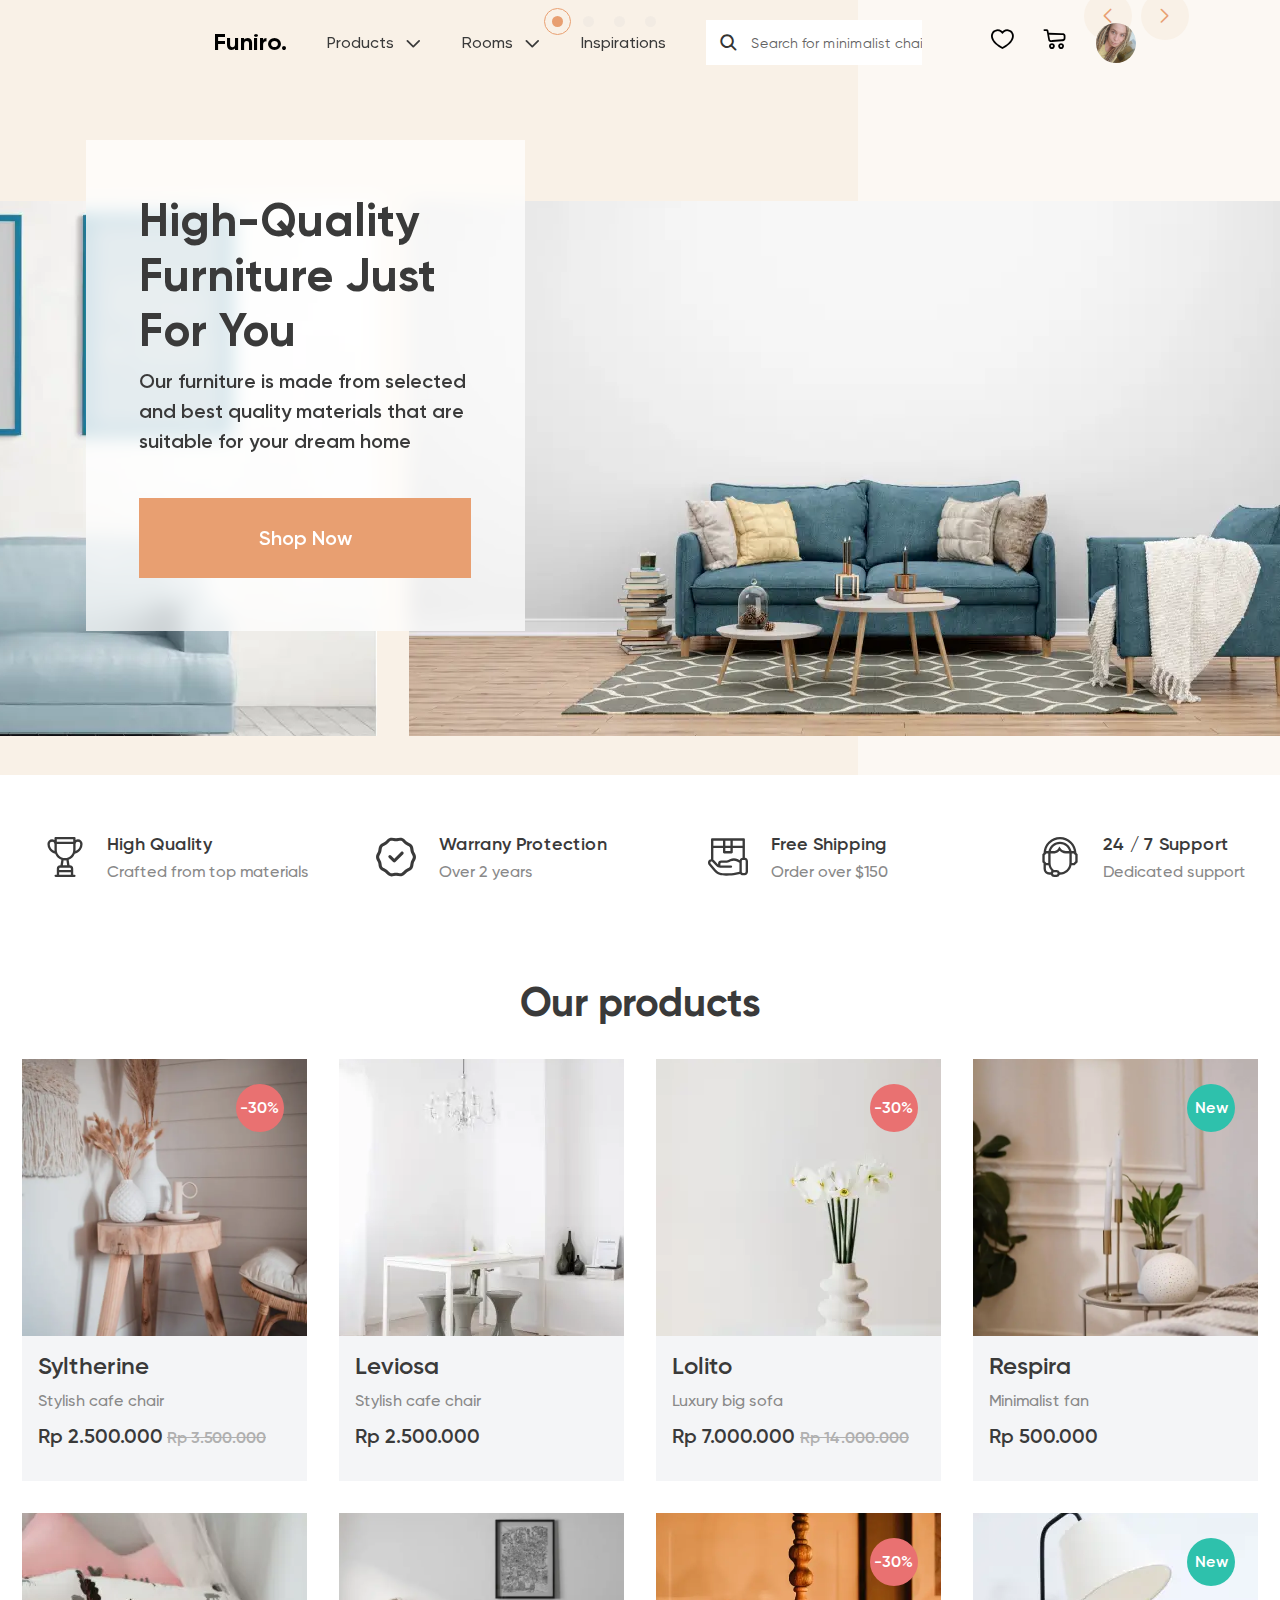
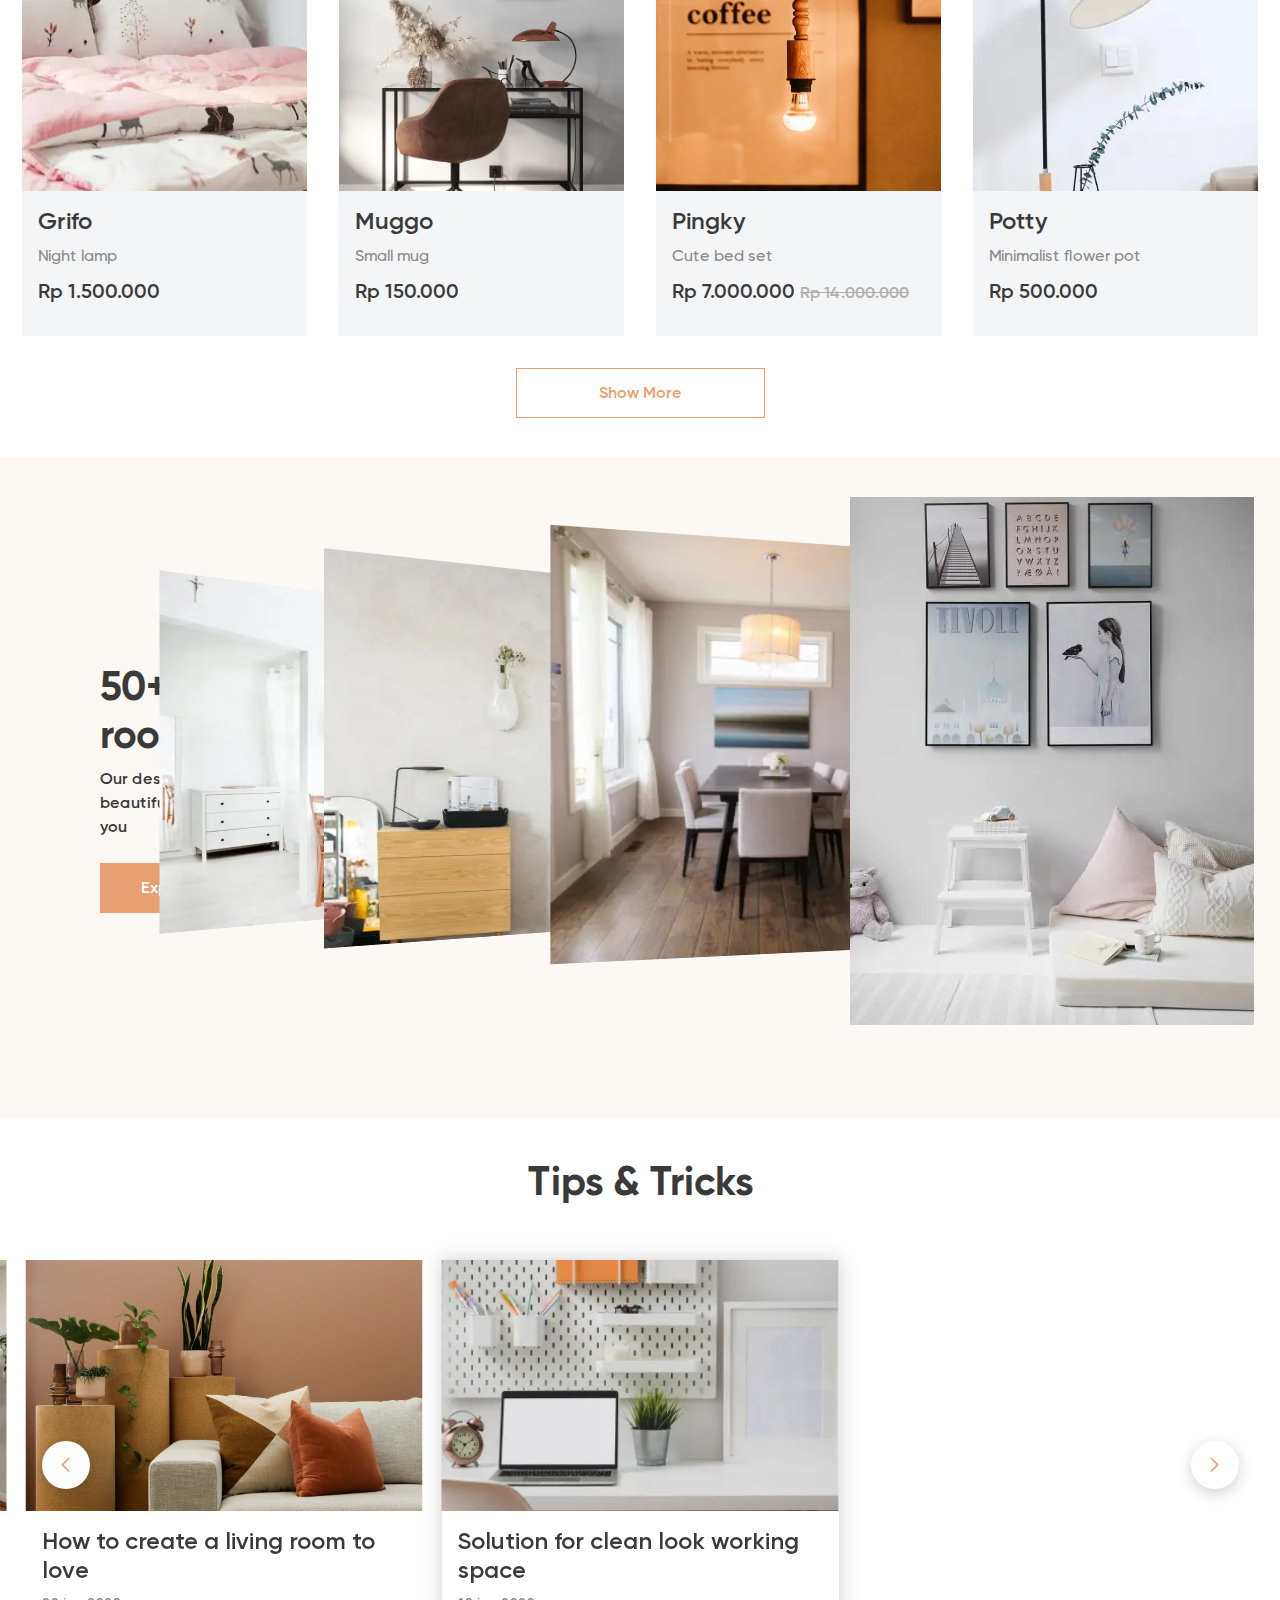
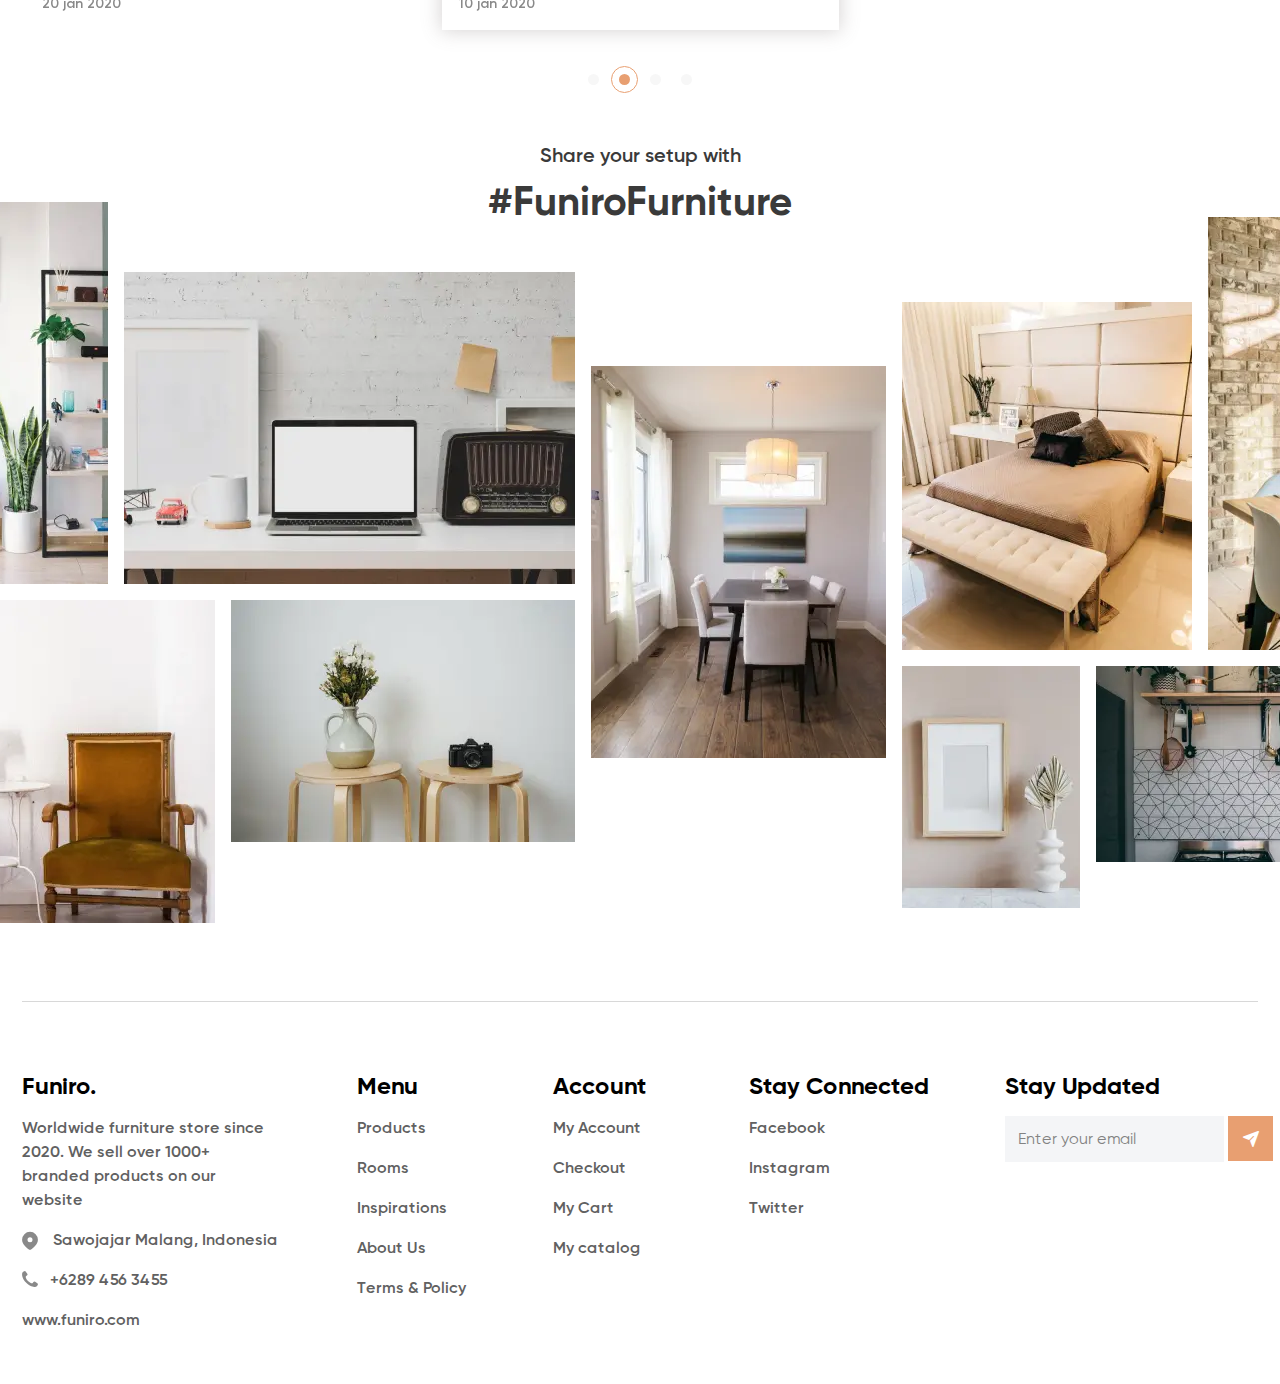
==== commit 9ea3bd9f: "commit2305" ====
--- a/index.html
+++ b/index.html
@@ -179,7 +179,7 @@
                             </div>                             <div class="card-product__options card-product__options_mobile mobile-card-options">                                 <a href="#no-scroll" class="mobile-card-options__cart _icon-cart"></a>-                                <a href="#no-scroll" class="mobile-card-options__share _icon-share"></a>+                                <a href="#no-scroll" class="mobile-card-options__share _icon-share _share-hover"></a>                                 <a href="#no-scroll" class="mobile-card-options__like _icon-like"></a>                             </div>                         </div>@@ -202,13 +202,13 @@
                             <div class="card-product__options card-product__options_pc">                                 <a href="#no-scroll" class="card-product__button btn btn_white">Add to cart</a>                                 <div class="card-product__actions">-                                    <a href="#no-scroll" class="card-product__action card-product__action_share _icon-share">Share</a>-                                    <a href="#no-scroll" class="card-product__action card-product__action_like _icon-like _like-hover">Like</a>-                                </div>-                            </div>-                            <div class="card-product__options card-product__options_mobile mobile-card-options">-                                <a href="#no-scroll" class="mobile-card-options__cart _icon-cart"></a>-                                <a href="#no-scroll" class="mobile-card-options__share _icon-share"></a>+                                    <a href="#no-scroll" class="card-product__action card-product__action_share _icon-share _share-hover">Share</a>+                                    <a href="#no-scroll" class="card-product__action card-product__action_like _icon-like _like-hover">Like</a>+                                </div>+                            </div>+                            <div class="card-product__options card-product__options_mobile mobile-card-options">+                                <a href="#no-scroll" class="mobile-card-options__cart _icon-cart"></a>+                                <a href="#no-scroll" class="mobile-card-options__share _icon-share _share-hover"></a>                                 <a href="#no-scroll" class="mobile-card-options__like _icon-like"></a>                             </div> @@ -232,13 +232,13 @@
                             <div class="card-product__options card-product__options_pc">                                 <a href="#no-scroll" class="card-product__button btn btn_white">Add to cart</a>                                 <div class="card-product__actions">-                                    <a href="#no-scroll" class="card-product__action card-product__action_share _icon-share">Share</a>-                                    <a href="#no-scroll" class="card-product__action card-product__action_like _icon-like _like-hover">Like</a>-                                </div>-                            </div>-                            <div class="card-product__options card-product__options_mobile mobile-card-options">-                                <a href="#no-scroll" class="mobile-card-options__cart _icon-cart"></a>-                                <a href="#no-scroll" class="mobile-card-options__share _icon-share"></a>+                                    <a href="#no-scroll" class="card-product__action card-product__action_share _icon-share _share-hover">Share</a>+                                    <a href="#no-scroll" class="card-product__action card-product__action_like _icon-like _like-hover">Like</a>+                                </div>+                            </div>+                            <div class="card-product__options card-product__options_mobile mobile-card-options">+                                <a href="#no-scroll" class="mobile-card-options__cart _icon-cart"></a>+                                <a href="#no-scroll" class="mobile-card-options__share _icon-share _share-hover"></a>                                 <a href="#no-scroll" class="mobile-card-options__like _icon-like"></a>                             </div> @@ -262,13 +262,13 @@
                             <div class="card-product__options card-product__options_pc">                                 <a href="#no-scroll" class="card-product__button btn btn_white">Add to cart</a>                                 <div class="card-product__actions">-                                    <a href="#no-scroll" class="card-product__action card-product__action_share _icon-share">Share</a>-                                    <a href="#no-scroll" class="card-product__action card-product__action_like _icon-like _like-hover">Like</a>-                                </div>-                            </div>-                            <div class="card-product__options card-product__options_mobile mobile-card-options">-                                <a href="#no-scroll" class="mobile-card-options__cart _icon-cart"></a>-                                <a href="#no-scroll" class="mobile-card-options__share _icon-share"></a>+                                    <a href="#no-scroll" class="card-product__action card-product__action_share _icon-share _share-hover">Share</a>+                                    <a href="#no-scroll" class="card-product__action card-product__action_like _icon-like _like-hover">Like</a>+                                </div>+                            </div>+                            <div class="card-product__options card-product__options_mobile mobile-card-options">+                                <a href="#no-scroll" class="mobile-card-options__cart _icon-cart"></a>+                                <a href="#no-scroll" class="mobile-card-options__share _icon-share _share-hover"></a>                                 <a href="#no-scroll" class="mobile-card-options__like _icon-like"></a>                             </div> @@ -292,13 +292,13 @@
                             <div class="card-product__options card-product__options_pc">                                 <a href="#no-scroll" class="card-product__button btn btn_white">Add to cart</a>                                 <div class="card-product__actions">-                                    <a href="#no-scroll" class="card-product__action card-product__action_share _icon-share">Share</a>-                                    <a href="#no-scroll" class="card-product__action card-product__action_like _icon-like _like-hover">Like</a>-                                </div>-                            </div>-                            <div class="card-product__options card-product__options_mobile mobile-card-options">-                                <a href="#no-scroll" class="mobile-card-options__cart _icon-cart"></a>-                                <a href="#no-scroll" class="mobile-card-options__share _icon-share"></a>+                                    <a href="#no-scroll" class="card-product__action card-product__action_share _icon-share _share-hover">Share</a>+                                    <a href="#no-scroll" class="card-product__action card-product__action_like _icon-like _like-hover">Like</a>+                                </div>+                            </div>+                            <div class="card-product__options card-product__options_mobile mobile-card-options">+                                <a href="#no-scroll" class="mobile-card-options__cart _icon-cart"></a>+                                <a href="#no-scroll" class="mobile-card-options__share _icon-share _share-hover"></a>                                 <a href="#no-scroll" class="mobile-card-options__like _icon-like"></a>                             </div> @@ -322,13 +322,13 @@
                             <div class="card-product__options card-product__options_pc">                                 <a href="#no-scroll" class="card-product__button btn btn_white">Add to cart</a>                                 <div class="card-product__actions">-                                    <a href="#no-scroll" class="card-product__action card-product__action_share _icon-share">Share</a>-                                    <a href="#no-scroll" class="card-product__action card-product__action_like _icon-like _like-hover">Like</a>-                                </div>-                            </div>-                            <div class="card-product__options card-product__options_mobile mobile-card-options">-                                <a href="#no-scroll" class="mobile-card-options__cart _icon-cart"></a>-                                <a href="#no-scroll" class="mobile-card-options__share _icon-share"></a>+                                    <a href="#no-scroll" class="card-product__action card-product__action_share _icon-share _share-hover">Share</a>+                                    <a href="#no-scroll" class="card-product__action card-product__action_like _icon-like _like-hover">Like</a>+                                </div>+                            </div>+                            <div class="card-product__options card-product__options_mobile mobile-card-options">+                                <a href="#no-scroll" class="mobile-card-options__cart _icon-cart"></a>+                                <a href="#no-scroll" class="mobile-card-options__share _icon-share _share-hover"></a>                                 <a href="#no-scroll" class="mobile-card-options__like _icon-like"></a>                             </div> @@ -352,13 +352,13 @@
                             <div class="card-product__options card-product__options_pc">                                 <a href="#no-scroll" class="card-product__button btn btn_white">Add to cart</a>                                 <div class="card-product__actions">-                                    <a href="#no-scroll" class="card-product__action card-product__action_share _icon-share">Share</a>-                                    <a href="#no-scroll" class="card-product__action card-product__action_like _icon-like _like-hover">Like</a>-                                </div>-                            </div>-                            <div class="card-product__options card-product__options_mobile mobile-card-options">-                                <a href="#no-scroll" class="mobile-card-options__cart _icon-cart"></a>-                                <a href="#no-scroll" class="mobile-card-options__share _icon-share"></a>+                                    <a href="#no-scroll" class="card-product__action card-product__action_share _icon-share _share-hover">Share</a>+                                    <a href="#no-scroll" class="card-product__action card-product__action_like _icon-like _like-hover">Like</a>+                                </div>+                            </div>+                            <div class="card-product__options card-product__options_mobile mobile-card-options">+                                <a href="#no-scroll" class="mobile-card-options__cart _icon-cart"></a>+                                <a href="#no-scroll" class="mobile-card-options__share _icon-share _share-hover"></a>                                 <a href="#no-scroll" class="mobile-card-options__like _icon-like"></a>                             </div> @@ -382,19 +382,18 @@
                             <div class="card-product__options card-product__options_pc">                                 <a href="#no-scroll" class="card-product__button btn btn_white">Add to cart</a>                                 <div class="card-product__actions">-                                    <a href="#no-scroll" class="card-product__action card-product__action_share _icon-share">Share</a>-                                    <a href="#no-scroll" class="card-product__action card-product__action_like _icon-like _like-hover">Like</a>-                                </div>-                            </div>-                            <div class="card-product__options card-product__options_mobile mobile-card-options">-                                <a href="#no-scroll" class="mobile-card-options__cart _icon-cart"></a>-                                <a href="#no-scroll" class="mobile-card-options__share _icon-share"></a>-                                <a href="#no-scroll" class="mobile-card-options__like _icon-like"></a>-                            </div>--                        </div>-                    </div>-                    <!-- <a href="#no-scroll" data-da=".cards,1248,last" class="products__add-button btn btn_white">Show More</a> -->+                                    <a href="#no-scroll" class="card-product__action card-product__action_share _icon-share _share-hover">Share</a>+                                    <a href="#no-scroll" class="card-product__action card-product__action_like _icon-like _like-hover">Like</a>+                                </div>+                            </div>+                            <div class="card-product__options card-product__options_mobile mobile-card-options">+                                <a href="#no-scroll" class="mobile-card-options__cart _icon-cart"></a>+                                <a href="#no-scroll" class="mobile-card-options__share _icon-share _share-hover"></a>+                                <a href="#no-scroll" class="mobile-card-options__like _icon-like"></a>+                            </div>++                        </div>+                    </div>                     <div class="products__footer"><a href="#no-scroll" class="products__button btn btn_white">Show More</a></div>                 </div>             </section>@@ -512,61 +511,43 @@
                 <div class="furniture__gallery gallery _gallery">                     <div class="gallery__block block-gallery-left">                         <div class="block-gallery-left__top">-                            <!-- <div class="gallery__item"> -->                             <a href="img/furniture_gallery/gallery_01.jpg" class="gallery__image">                                 <picture><source srcset="img/furniture_gallery/gallery_01.webp" type="image/webp"><img src="img/furniture_gallery/gallery_01.jpg" alt=""></picture>                             </a>-                            <!-- </div> -->-                            <!-- <div class="gallery__item"> -->                             <a href="img/furniture_gallery/gallery_02.jpg" class="gallery__image">                                 <picture><source srcset="img/furniture_gallery/gallery_02.webp" type="image/webp"><img src="img/furniture_gallery/gallery_02.jpg" alt=""></picture>                             </a>-                            <!-- </div> -->                         </div>                         <div class="block-gallery-left__bottom">-                            <!-- <div class="gallery__item"> -->                             <a href="img/furniture_gallery/gallery_03.jpg" class="gallery__image">                                 <picture><source srcset="img/furniture_gallery/gallery_03.webp" type="image/webp"><img src="img/furniture_gallery/gallery_03.jpg" alt=""></picture>                             </a>-                            <!-- </div> -->-                            <!-- <div class="gallery__item"> -->                             <a href="img/furniture_gallery/gallery_04.jpg" class="gallery__image">                                 <picture><source srcset="img/furniture_gallery/gallery_04.webp" type="image/webp"><img src="img/furniture_gallery/gallery_04.jpg" alt=""></picture>                             </a>-                            <!-- </div> -->                         </div>                     </div>                     <div class="gallery__block block-gallery-center">-                        <!-- <div class="gallery__item"> -->                         <a href="img/furniture_gallery/gallery_05.jpg" class="gallery__image">                             <picture><source srcset="img/furniture_gallery/gallery_05.webp" type="image/webp"><img src="img/furniture_gallery/gallery_05.jpg" alt=""></picture>                         </a>-                        <!-- </div> -->                     </div>                     <div class="gallery__block block-gallery-right">                         <div class="block-gallery-right__top">-                            <!-- <div class="gallery__item"> -->                             <a href="img/furniture_gallery/gallery_06.jpg" class="gallery__image">                                 <picture><source srcset="img/furniture_gallery/gallery_06.webp" type="image/webp"><img src="img/furniture_gallery/gallery_06.jpg" alt=""></picture>                             </a>-                            <!-- </div> -->-                            <!-- <div class="gallery__item"> -->                             <a href="img/furniture_gallery/gallery_07.jpg" class="gallery__image">                                 <picture><source srcset="img/furniture_gallery/gallery_07.webp" type="image/webp"><img src="img/furniture_gallery/gallery_07.jpg" alt=""></picture>                             </a>-                            <!-- </div> -->                         </div>                         <div class="block-gallery-right__bottom">-                            <!-- <div class="gallery__item"> -->                             <a href="img/furniture_gallery/gallery_08.jpg" class="gallery__image">                                 <picture><source srcset="img/furniture_gallery/gallery_08.webp" type="image/webp"><img src="img/furniture_gallery/gallery_08.jpg" alt=""></picture>                             </a>-                            <!-- </div> -->-                            <!-- <div class="gallery__item"> -->                             <a href="img/furniture_gallery/gallery_09.jpg" class="gallery__image">                                 <picture><source srcset="img/furniture_gallery/gallery_09.webp" type="image/webp"><img src="img/furniture_gallery/gallery_09.jpg" alt=""></picture>                             </a>-                            <!-- </div> -->                         </div>                     </div>                 </div>@@ -623,6 +604,7 @@
                 </div>             </form>         </div>+    </div> </footer>     </div>     <script src="https://unpkg.com/swiper/swiper-bundle.min.js"></script>--- a/css/style.min.css
+++ b/css/style.min.css
@@ -1 +1 @@
-@font-face{font-family:Gilroy;font-display:swap;src:url(../fonts/Gilroy-Bold.woff) format("woff"),url(../fonts/Gilroy-Bold.woff2) format("woff2");font-weight:700;font-style:normal}@font-face{font-family:Gilroy;font-display:swap;src:url(../fonts/Gilroy-Medium.woff) format("woff"),url(../fonts/Gilroy-Medium.woff2) format("woff2");font-weight:500;font-style:normal}@font-face{font-family:Gilroy;font-display:swap;src:url(../fonts/Gilroy-Regular.woff) format("woff"),url(../fonts/Gilroy-Regular.woff2) format("woff2");font-weight:400;font-style:normal}@font-face{font-family:Gilroy;font-display:swap;src:url(../fonts/Gilroy-SemiBold.woff) format("woff"),url(../fonts/Gilroy-SemiBold.woff2) format("woff2");font-weight:600;font-style:normal}@font-face{font-family:icons;src:url(../fonts/icons.ttf) format("truetype"),url(../fonts/icons.woff) format("woff"),url(../fonts/icons.ttf) format("svg");font-weight:400;font-style:normal;font-display:block}[class*=" _icon-"]::before,[class^="_icon-"]::before{font-family:icons!important;speak:never;font-style:normal;font-weight:400;font-variant:normal;text-transform:none;line-height:1;-webkit-font-smoothing:antialiased;-moz-osx-font-smoothing:grayscale}._icon-arrow:before{content:"\e900"}._icon-cart:before{content:"\e901"}._icon-email:before{content:"\e902"}._icon-like:before{content:"\e903"}._icon-location:before{content:"\e904"}._icon-phone:before{content:"\e905"}._icon-search:before{content:"\e906"}._icon-share:before{content:"\e907"}._icon-shevron:before{content:"\e908"}*{padding:0;margin:0;border:0}*,:after,:before{-webkit-box-sizing:border-box;box-sizing:border-box}:active,:focus{outline:0}a:active,a:focus{outline:0}aside,footer,header,nav,section{display:block}body,html{height:100%}body{line-height:1;font-family:Gilroy;-ms-text-size-adjust:100%;-moz-text-size-adjust:100%;-webkit-text-size-adjust:100%}button,input,textarea{font-family:Gilroy}input::-ms-clear{display:none}button{cursor:pointer}button::-moz-focus-inner{padding:0;border:0}a,a:visited{text-decoration:none}a:hover{text-decoration:none}ul li{list-style:none}img{vertical-align:top}h1,h2,h3,h4,h5,h6{font-weight:inherit;font-size:inherit}body{color:#3a3a3a;font-size:16px;line-height:150%;font-weight:600}body._lock{overflow:hidden}.wrapper{width:100%;min-height:100%;overflow:hidden;display:-webkit-box;display:-ms-flexbox;display:flex;-webkit-box-orient:vertical;-webkit-box-direction:normal;-ms-flex-direction:column;flex-direction:column}._container{max-width:1236px;margin:0 auto}.btn{display:-webkit-inline-box;display:-ms-inline-flexbox;display:inline-flex;-webkit-box-pack:center;-ms-flex-pack:center;justify-content:center;-webkit-box-align:center;-ms-flex-align:center;align-items:center;padding:12px 0;background:#e89f71;color:#fff;font-weight:600;font-size:16px;line-height:150%;border:1px solid transparent;-webkit-transition:all .3s ease 0s;-o-transition:all .3s ease 0s;transition:all .3s ease 0s}.btn_white{background:#fff;color:#e89f71}.btn_white:hover{background:#e89f71;color:#fff}.slider-btn_left::after,.slider-btn_right::after{color:#e89f71;font-size:14px;background:#fff;-webkit-box-shadow:0 4px 14px 1px rgba(0,0,0,.16);box-shadow:0 4px 14px 1px rgba(0,0,0,.16);border-radius:50%;-webkit-box-flex:0;-ms-flex:0 0 48px;flex:0 0 48px;height:48px;display:-webkit-box;display:-ms-flexbox;display:flex;-webkit-box-pack:center;-ms-flex-pack:center;justify-content:center;-webkit-box-align:center;-ms-flex-align:center;align-items:center;-webkit-transition:all .3s ease 0s;-o-transition:all .3s ease 0s;transition:all .3s ease 0s}.slider-btn_left:hover::after,.slider-btn_right:hover::after{background:#e89f71;color:#fff}.slider-dottes.swiper-pagination-bullets{width:auto}.slider-dottes.swiper-pagination-bullets .swiper-pagination-bullet{width:11px;height:11px;margin:0 10px;background:#d8d8d8;display:-webkit-inline-box;display:-ms-inline-flexbox;display:inline-flex;-webkit-box-pack:center;-ms-flex-pack:center;justify-content:center;-webkit-box-align:center;-ms-flex-align:center;align-items:center;-webkit-transition:all .3s ease 0s;-o-transition:all .3s ease 0s;transition:all .3s ease 0s}.slider-dottes.swiper-pagination-bullets .swiper-pagination-bullet::after{content:"";-webkit-box-flex:0;-ms-flex:0 0 27px;flex:0 0 27px;height:27px;border-radius:50%;border:1px solid #e89f71;opacity:0;-webkit-transition:all .4s ease 0s;-o-transition:all .4s ease 0s;transition:all .4s ease 0s}.slider-dottes.swiper-pagination-bullets .swiper-pagination-bullet-active{background:#e89f71}.slider-dottes.swiper-pagination-bullets .swiper-pagination-bullet-active::after{opacity:1}._ibg{position:relative}._ibg img{-o-object-fit:cover;object-fit:cover;position:absolute;width:100%;height:100%;top:0;left:0}.title{color:#3a3a3a;font-size:40px;font-weight:700;line-height:120%}.title_big{font-size:56px}.slide-card{background:rgba(255,255,255,.72);-webkit-backdrop-filter:blur(31px);backdrop-filter:blur(31px);display:-webkit-box;display:-ms-flexbox;display:flex;-webkit-box-orient:vertical;-webkit-box-direction:normal;-ms-flex-direction:column;flex-direction:column;-webkit-box-align:start;-ms-flex-align:start;align-items:flex-start}.slide-card :last-child{margin-bottom:0}.slide-card__name{font-weight:600;font-size:28px;line-height:120%;margin-bottom:4px;color:#3a3a3a;-webkit-box-flex:0;-ms-flex:0 1 33.333%;flex:0 1 33.333%}.slide-card__info{font-weight:500;font-size:16px;line-height:150%;color:#616161;margin-bottom:8px;-webkit-box-flex:0;-ms-flex:0 1 33.333%;flex:0 1 33.333%}.slide-card__price{font-weight:600;font-size:20px;line-height:150%;margin-bottom:4px;color:#3a3a3a;-webkit-box-flex:0;-ms-flex:0 1 33.333%;flex:0 1 33.333%}.lg-actions .lg-next,.lg-actions .lg-prev{background-color:rgba(0,0,0,.45);border-radius:2px;color:#999;cursor:pointer;display:block;margin-top:-10px;position:absolute;display:block;width:20px;height:36px;top:50%;-webkit-transform:translate(0,-50%);-ms-transform:translate(0,-50%);transform:translate(0,-50%);z-index:1080}.lg-actions .lg-next.disabled,.lg-actions .lg-prev.disabled{pointer-events:none;opacity:.5}.lg-actions .lg-next:hover,.lg-actions .lg-prev:hover{color:#fff}.lg-actions .lg-next{right:20px;background:url(../img/icons/shevron_right.svg) 0 0/100% no-repeat}.lg-actions .lg-prev{left:20px;background:url(../img/icons/shevron_left.svg) 0 0/100% no-repeat}@-webkit-keyframes lg-right-end{0%{left:0}50%{left:-30px}100%{left:0}}@keyframes lg-right-end{0%{left:0}50%{left:-30px}100%{left:0}}@-webkit-keyframes lg-left-end{0%{left:0}50%{left:30px}100%{left:0}}@keyframes lg-left-end{0%{left:0}50%{left:30px}100%{left:0}}.lg-outer.lg-right-end .lg-object{-webkit-animation:lg-right-end .3s;animation:lg-right-end .3s;position:relative}.lg-outer.lg-left-end .lg-object{-webkit-animation:lg-left-end .3s;animation:lg-left-end .3s;position:relative}.lg-toolbar{z-index:1082;left:0;position:absolute;top:0;width:100%;background-color:rgba(0,0,0,.45)}.lg-toolbar .lg-icon{color:#999;cursor:pointer;float:right;font-size:24px;height:47px;line-height:27px;padding:10px 0;text-align:center;width:50px;text-decoration:none!important;outline:medium none;-webkit-transition:color .2s linear;-o-transition:color .2s linear;transition:color .2s linear}.lg-toolbar .lg-icon:hover{color:#fff}.lg-toolbar .lg-close{background:url(../img/icons/close.svg) center no-repeat}.lg-toolbar .lg-download{display:none}.lg-sub-html{background-color:rgba(65,55,43,.45);bottom:0;color:#eee;font-size:16px;left:0;padding:10px 40px;position:fixed;right:0;text-align:center;z-index:1080}.lg-sub-html h4{margin:0;font-size:13px;font-weight:700}.lg-sub-html p{font-size:12px;margin:5px 0 0}#lg-counter{color:#999;display:inline-block;font-size:16px;padding-left:20px;padding-top:12px;vertical-align:middle}.lg-next,.lg-prev,.lg-toolbar{opacity:1;-webkit-transition:-webkit-transform .35s cubic-bezier(0,0,.25,1) 0s,opacity .35s cubic-bezier(0,0,.25,1) 0s,color .2s linear;-o-transition:-o-transform .35s cubic-bezier(0,0,.25,1) 0s,opacity .35s cubic-bezier(0,0,.25,1) 0s,color .2s linear;-webkit-transition:opacity .35s cubic-bezier(0,0,.25,1) 0s,color .2s linear,-webkit-transform .35s cubic-bezier(0,0,.25,1) 0s;transition:opacity .35s cubic-bezier(0,0,.25,1) 0s,color .2s linear,-webkit-transform .35s cubic-bezier(0,0,.25,1) 0s;-o-transition:transform .35s cubic-bezier(0,0,.25,1) 0s,opacity .35s cubic-bezier(0,0,.25,1) 0s,color .2s linear;transition:transform .35s cubic-bezier(0,0,.25,1) 0s,opacity .35s cubic-bezier(0,0,.25,1) 0s,color .2s linear;transition:transform .35s cubic-bezier(0,0,.25,1) 0s,opacity .35s cubic-bezier(0,0,.25,1) 0s,color .2s linear,-webkit-transform .35s cubic-bezier(0,0,.25,1) 0s}.lg-hide-items .lg-prev{opacity:0;-webkit-transform:translate3d(-10px,0,0);transform:translate3d(-10px,0,0)}.lg-hide-items .lg-next{opacity:0;-webkit-transform:translate3d(10px,0,0);transform:translate3d(10px,0,0)}.lg-hide-items .lg-toolbar{opacity:0;-webkit-transform:translate3d(0,-10px,0);transform:translate3d(0,-10px,0)}body:not(.lg-from-hash) .lg-outer.lg-start-zoom .lg-object{-webkit-transform:scale3d(.5,.5,.5);transform:scale3d(.5,.5,.5);opacity:0;-webkit-transition:-webkit-transform 250ms cubic-bezier(0,0,.25,1) 0s,opacity 250ms cubic-bezier(0,0,.25,1)!important;-o-transition:-o-transform 250ms cubic-bezier(0,0,.25,1) 0s,opacity 250ms cubic-bezier(0,0,.25,1)!important;-webkit-transition:opacity 250ms cubic-bezier(0,0,.25,1),-webkit-transform 250ms cubic-bezier(0,0,.25,1) 0s!important;transition:opacity 250ms cubic-bezier(0,0,.25,1),-webkit-transform 250ms cubic-bezier(0,0,.25,1) 0s!important;-o-transition:transform 250ms cubic-bezier(0,0,.25,1) 0s,opacity 250ms cubic-bezier(0,0,.25,1)!important;transition:transform 250ms cubic-bezier(0,0,.25,1) 0s,opacity 250ms cubic-bezier(0,0,.25,1)!important;transition:transform 250ms cubic-bezier(0,0,.25,1) 0s,opacity 250ms cubic-bezier(0,0,.25,1),-webkit-transform 250ms cubic-bezier(0,0,.25,1) 0s!important;-webkit-transform-origin:50% 50%;-ms-transform-origin:50% 50%;transform-origin:50% 50%}body:not(.lg-from-hash) .lg-outer.lg-start-zoom .lg-item.lg-complete .lg-object{-webkit-transform:scale3d(1,1,1);transform:scale3d(1,1,1);opacity:1}.lg-outer .lg-thumb-outer{background-color:#0d0a0a;bottom:0;position:absolute;width:100%;z-index:1080;max-height:350px;-webkit-transform:translate3d(0,100%,0);transform:translate3d(0,100%,0);-webkit-transition:-webkit-transform .25s cubic-bezier(0,0,.25,1) 0s;-o-transition:-o-transform .25s cubic-bezier(0,0,.25,1) 0s;transition:-webkit-transform .25s cubic-bezier(0,0,.25,1) 0s;-o-transition:transform .25s cubic-bezier(0,0,.25,1) 0s;transition:transform .25s cubic-bezier(0,0,.25,1) 0s;transition:transform .25s cubic-bezier(0,0,.25,1) 0s,-webkit-transform .25s cubic-bezier(0,0,.25,1) 0s}.lg-outer .lg-thumb-outer.lg-grab .lg-thumb-item{cursor:-webkit-grab;cursor:-o-grab;cursor:-ms-grab;cursor:grab}.lg-outer .lg-thumb-outer.lg-grabbing .lg-thumb-item{cursor:move;cursor:-webkit-grabbing;cursor:-o-grabbing;cursor:-ms-grabbing;cursor:grabbing}.lg-outer .lg-thumb-outer.lg-dragging .lg-thumb{-webkit-transition-duration:0s!important;-o-transition-duration:0s!important;transition-duration:0s!important}.lg-outer.lg-thumb-open .lg-thumb-outer{-webkit-transform:translate3d(0,0,0);transform:translate3d(0,0,0)}.lg-outer .lg-thumb{padding:10px 0;height:100%;margin-bottom:-5px}.lg-outer .lg-thumb-item{border-radius:5px;cursor:pointer;float:left;overflow:hidden;height:100%;border:2px solid #fff;border-radius:4px;margin-bottom:5px}.lg-outer .lg-thumb-item.active,.lg-outer .lg-thumb-item:hover{border-color:#a90707}.lg-outer .lg-thumb-item img{width:100%;height:100%;-o-object-fit:cover;object-fit:cover}.lg-outer.lg-has-thumb .lg-item{padding-bottom:120px}.lg-outer.lg-can-toggle .lg-item{padding-bottom:0}.lg-outer.lg-pull-caption-up .lg-sub-html{-webkit-transition:bottom .25s ease;-o-transition:bottom .25s ease;transition:bottom .25s ease}.lg-outer.lg-pull-caption-up.lg-thumb-open .lg-sub-html{bottom:100px}.lg-outer .lg-toggle-thumb{background-color:#0d0a0a;border-radius:2px 2px 0 0;color:#999;cursor:pointer;font-size:24px;height:39px;line-height:27px;padding:5px 0;position:absolute;right:20px;text-align:center;top:-39px;width:50px}.lg-outer .lg-toggle-thumb:after{content:"\e1ff"}.lg-outer .lg-toggle-thumb:hover{color:#fff}.lg-outer .lg-video-cont{display:inline-block;vertical-align:middle;max-width:1140px;max-height:100%;width:100%;padding:0 5px}.lg-outer .lg-video{width:100%;height:0;padding-bottom:56.25%;overflow:hidden;position:relative}.lg-outer .lg-video .lg-object{display:inline-block;position:absolute;top:0;left:0;width:100%!important;height:100%!important}.lg-outer .lg-video .lg-video-play{width:84px;height:59px;position:absolute;left:50%;top:50%;margin-left:-42px;margin-top:-30px;z-index:1080;cursor:pointer}._no-webp .lg-outer .lg-has-vimeo .lg-video-play{background:url(../img/vimeo-play.png) no-repeat scroll 0 0 transparent}._no-webp .lg-outer .lg-has-vimeo:hover .lg-video-play{background:url(../img/vimeo-play.png) no-repeat scroll 0 -58px transparent}._no-webp .lg-outer .lg-has-html5 .lg-video-play{background:transparent url(../img/video-play.png) no-repeat scroll 0 0}.lg-outer .lg-has-html5 .lg-video-play{height:64px;margin-left:-32px;margin-top:-32px;width:64px;opacity:.8}.lg-outer .lg-has-html5:hover .lg-video-play{opacity:1}._no-webp .lg-outer .lg-has-youtube .lg-video-play{background:url(../img/youtube-play.png) no-repeat scroll 0 0 transparent}._no-webp .lg-outer .lg-has-youtube:hover .lg-video-play{background:url(../img/youtube-play.png) no-repeat scroll 0 -60px transparent}.lg-outer .lg-video-object{width:100%!important;height:100%!important;position:absolute;top:0;left:0}.lg-outer .lg-has-video .lg-video-object{visibility:hidden}.lg-outer .lg-has-video.lg-video-playing .lg-object,.lg-outer .lg-has-video.lg-video-playing .lg-video-play{display:none}.lg-outer .lg-has-video.lg-video-playing .lg-video-object{visibility:visible}.lg-progress-bar{background-color:#333;height:5px;left:0;position:absolute;top:0;width:100%;z-index:1083;opacity:0;-webkit-transition:opacity 80ms ease 0s;-o-transition:opacity 80ms ease 0s;transition:opacity 80ms ease 0s}.lg-progress-bar .lg-progress{background-color:#a90707;height:5px;width:0}.lg-progress-bar.lg-start .lg-progress{width:100%}.lg-show-autoplay .lg-progress-bar{opacity:1}.lg-autoplay-button:after{content:"\e01d"}.lg-show-autoplay .lg-autoplay-button:after{content:"\e01a"}.lg-outer.lg-css3.lg-zoom-dragging .lg-item.lg-complete.lg-zoomable .lg-image,.lg-outer.lg-css3.lg-zoom-dragging .lg-item.lg-complete.lg-zoomable .lg-img-wrap{-webkit-transition-duration:0s;-o-transition-duration:0s;transition-duration:0s}.lg-outer.lg-use-transition-for-zoom .lg-item.lg-complete.lg-zoomable .lg-img-wrap{-webkit-transition:-webkit-transform .3s cubic-bezier(0,0,.25,1) 0s;-o-transition:-o-transform .3s cubic-bezier(0,0,.25,1) 0s;transition:-webkit-transform .3s cubic-bezier(0,0,.25,1) 0s;-o-transition:transform .3s cubic-bezier(0,0,.25,1) 0s;transition:transform .3s cubic-bezier(0,0,.25,1) 0s;transition:transform .3s cubic-bezier(0,0,.25,1) 0s,-webkit-transform .3s cubic-bezier(0,0,.25,1) 0s}.lg-outer.lg-use-left-for-zoom .lg-item.lg-complete.lg-zoomable .lg-img-wrap{-webkit-transition:left .3s cubic-bezier(0,0,.25,1) 0s,top .3s cubic-bezier(0,0,.25,1) 0s;-o-transition:left .3s cubic-bezier(0,0,.25,1) 0s,top .3s cubic-bezier(0,0,.25,1) 0s;transition:left .3s cubic-bezier(0,0,.25,1) 0s,top .3s cubic-bezier(0,0,.25,1) 0s}.lg-outer .lg-item.lg-complete.lg-zoomable .lg-img-wrap{-webkit-transform:translate3d(0,0,0);transform:translate3d(0,0,0);-webkit-backface-visibility:hidden;backface-visibility:hidden}.lg-outer .lg-item.lg-complete.lg-zoomable .lg-image{-webkit-transform:scale3d(1,1,1);transform:scale3d(1,1,1);-webkit-transition:-webkit-transform .3s cubic-bezier(0,0,.25,1) 0s,opacity .15s!important;-o-transition:-o-transform .3s cubic-bezier(0,0,.25,1) 0s,opacity .15s!important;-webkit-transition:opacity .15s,-webkit-transform .3s cubic-bezier(0,0,.25,1) 0s!important;transition:opacity .15s,-webkit-transform .3s cubic-bezier(0,0,.25,1) 0s!important;-o-transition:transform .3s cubic-bezier(0,0,.25,1) 0s,opacity .15s!important;transition:transform .3s cubic-bezier(0,0,.25,1) 0s,opacity .15s!important;transition:transform .3s cubic-bezier(0,0,.25,1) 0s,opacity .15s,-webkit-transform .3s cubic-bezier(0,0,.25,1) 0s!important;-webkit-transform-origin:0 0;-ms-transform-origin:0 0;transform-origin:0 0;-webkit-backface-visibility:hidden;backface-visibility:hidden}#lg-zoom-in:after{content:"\e311"}#lg-actual-size{font-size:20px}#lg-actual-size:after{content:"\e033"}#lg-zoom-out{opacity:.5;pointer-events:none}#lg-zoom-out:after{content:"\e312"}.lg-zoomed #lg-zoom-out{opacity:1;pointer-events:auto}.lg-outer .lg-pager-outer{bottom:60px;left:0;position:absolute;right:0;text-align:center;z-index:1080;height:10px}.lg-outer .lg-pager-outer.lg-pager-hover .lg-pager-cont{overflow:visible}.lg-outer .lg-pager-cont{cursor:pointer;display:inline-block;overflow:hidden;position:relative;vertical-align:top;margin:0 5px}.lg-outer .lg-pager-cont:hover .lg-pager-thumb-cont{opacity:1;-webkit-transform:translate3d(0,0,0);transform:translate3d(0,0,0)}.lg-outer .lg-pager-cont.lg-pager-active .lg-pager{-webkit-box-shadow:0 0 0 2px #fff inset;box-shadow:0 0 0 2px #fff inset}.lg-outer .lg-pager-thumb-cont{background-color:#fff;color:#fff;bottom:100%;height:83px;left:0;margin-bottom:20px;margin-left:-60px;opacity:0;padding:5px;position:absolute;width:120px;border-radius:3px;-webkit-transition:opacity .15s ease 0s,-webkit-transform .15s ease 0s;-o-transition:opacity .15s ease 0s,-o-transform .15s ease 0s;transition:opacity .15s ease 0s,-webkit-transform .15s ease 0s;-o-transition:opacity .15s ease 0s,transform .15s ease 0s;transition:opacity .15s ease 0s,transform .15s ease 0s;transition:opacity .15s ease 0s,transform .15s ease 0s,-webkit-transform .15s ease 0s;-webkit-transform:translate3d(0,5px,0);transform:translate3d(0,5px,0)}.lg-outer .lg-pager-thumb-cont img{width:100%;height:100%}.lg-outer .lg-pager{background-color:rgba(255,255,255,.5);border-radius:50%;-webkit-box-shadow:0 0 0 8px rgba(255,255,255,.7) inset;box-shadow:0 0 0 8px rgba(255,255,255,.7) inset;display:block;height:12px;-webkit-transition:box-shadow .3s ease 0s;-o-transition:box-shadow .3s ease 0s;-webkit-transition:-webkit-box-shadow .3s ease 0s;transition:-webkit-box-shadow .3s ease 0s;transition:box-shadow .3s ease 0s;transition:box-shadow .3s ease 0s,-webkit-box-shadow .3s ease 0s;width:12px}.lg-outer .lg-pager:focus,.lg-outer .lg-pager:hover{-webkit-box-shadow:0 0 0 8px #fff inset;box-shadow:0 0 0 8px #fff inset}.lg-outer .lg-caret{border-left:10px solid transparent;border-right:10px solid transparent;border-top:10px dashed;bottom:-10px;display:inline-block;height:0;left:50%;margin-left:-5px;position:absolute;vertical-align:middle;width:0}.lg-fullscreen:after{content:"\e20c"}.lg-fullscreen-on .lg-fullscreen:after{content:"\e20d"}.lg-outer #lg-dropdown-overlay{background-color:rgba(0,0,0,.25);bottom:0;cursor:default;left:0;position:fixed;right:0;top:0;z-index:1081;opacity:0;visibility:hidden;-webkit-transition:visibility 0s linear .18s,opacity .18s linear 0s;-o-transition:visibility 0s linear .18s,opacity .18s linear 0s;transition:visibility 0s linear .18s,opacity .18s linear 0s}.lg-outer.lg-dropdown-active #lg-dropdown-overlay,.lg-outer.lg-dropdown-active .lg-dropdown{-webkit-transition-delay:0s;-o-transition-delay:0s;transition-delay:0s;-ms-transform:translate3d(0,0,0);-webkit-transform:translate3d(0,0,0);transform:translate3d(0,0,0);opacity:1;visibility:visible}.lg-outer.lg-dropdown-active #lg-share{color:#fff}.lg-outer .lg-dropdown{background-color:#fff;border-radius:2px;font-size:14px;list-style-type:none;margin:0;padding:10px 0;position:absolute;right:0;text-align:left;top:50px;opacity:0;visibility:hidden;-ms-transform:translate3d(0,5px,0);-webkit-transform:translate3d(0,5px,0);transform:translate3d(0,5px,0);-webkit-transition:-webkit-transform .18s linear 0s,visibility 0s linear .5s,opacity .18s linear 0s;-o-transition:-o-transform .18s linear 0s,visibility 0s linear .5s,opacity .18s linear 0s;-webkit-transition:visibility 0s linear .5s,opacity .18s linear 0s,-webkit-transform .18s linear 0s;transition:visibility 0s linear .5s,opacity .18s linear 0s,-webkit-transform .18s linear 0s;-o-transition:transform .18s linear 0s,visibility 0s linear .5s,opacity .18s linear 0s;transition:transform .18s linear 0s,visibility 0s linear .5s,opacity .18s linear 0s;transition:transform .18s linear 0s,visibility 0s linear .5s,opacity .18s linear 0s,-webkit-transform .18s linear 0s}.lg-outer .lg-dropdown:after{content:"";display:block;height:0;width:0;position:absolute;border:8px solid transparent;border-bottom-color:#fff;right:16px;top:-16px}.lg-outer .lg-dropdown>li:last-child{margin-bottom:0}.lg-outer .lg-dropdown>li:hover .lg-icon,.lg-outer .lg-dropdown>li:hover a{color:#333}.lg-outer .lg-dropdown a{color:#333;display:block;white-space:pre;padding:4px 12px;font-family:"Open Sans","Helvetica Neue",Helvetica,Arial,sans-serif;font-size:12px}.lg-outer .lg-dropdown a:hover{background-color:rgba(0,0,0,.07)}.lg-outer .lg-dropdown .lg-dropdown-text{display:inline-block;line-height:1;margin-top:-3px;vertical-align:middle}.lg-outer .lg-dropdown .lg-icon{color:#333;display:inline-block;float:none;font-size:20px;height:auto;line-height:1;margin-right:8px;padding:0;vertical-align:middle;width:auto}.lg-outer #lg-share{position:relative}.lg-outer #lg-share:after{content:"\e80d"}.lg-outer #lg-share-facebook .lg-icon{color:#3b5998}.lg-outer #lg-share-facebook .lg-icon:after{content:"\e901"}.lg-outer #lg-share-twitter .lg-icon{color:#00aced}.lg-outer #lg-share-twitter .lg-icon:after{content:"\e904"}.lg-outer #lg-share-googleplus .lg-icon{color:#dd4b39}.lg-outer #lg-share-googleplus .lg-icon:after{content:"\e902"}.lg-outer #lg-share-pinterest .lg-icon{color:#cb2027}.lg-outer #lg-share-pinterest .lg-icon:after{content:"\e903"}.group:after,.group:before{display:table;content:"";line-height:0}.group:after{clear:both}.lg-outer{width:100%;height:100%;position:fixed;top:0;left:0;z-index:1050;opacity:0;-webkit-transition:opacity .15s ease 0s;-o-transition:opacity .15s ease 0s;transition:opacity .15s ease 0s}.lg-outer *{-webkit-box-sizing:border-box;box-sizing:border-box}.lg-outer.lg-visible{opacity:1}.lg-outer.lg-css3 .lg-item.lg-current,.lg-outer.lg-css3 .lg-item.lg-next-slide,.lg-outer.lg-css3 .lg-item.lg-prev-slide{-webkit-transition-duration:inherit!important;-o-transition-duration:inherit!important;transition-duration:inherit!important;-webkit-transition-timing-function:inherit!important;-o-transition-timing-function:inherit!important;transition-timing-function:inherit!important}.lg-outer.lg-css3.lg-dragging .lg-item.lg-current,.lg-outer.lg-css3.lg-dragging .lg-item.lg-next-slide,.lg-outer.lg-css3.lg-dragging .lg-item.lg-prev-slide{-webkit-transition-duration:0s!important;-o-transition-duration:0s!important;transition-duration:0s!important;opacity:1}.lg-outer.lg-grab img.lg-object{cursor:-webkit-grab;cursor:-o-grab;cursor:-ms-grab;cursor:grab}.lg-outer.lg-grabbing img.lg-object{cursor:move;cursor:-webkit-grabbing;cursor:-o-grabbing;cursor:-ms-grabbing;cursor:grabbing}.lg-outer .lg{height:100%;width:100%;position:relative;overflow:hidden;margin-left:auto;margin-right:auto;max-width:100%;max-height:100%}.lg-outer .lg-inner{width:100%;height:100%;position:absolute;left:0;top:0;white-space:nowrap}.lg-outer .lg-item{background:url(../img/icons/loading.gif) no-repeat scroll center center transparent;display:none!important}.lg-outer.lg-css3 .lg-current,.lg-outer.lg-css3 .lg-next-slide,.lg-outer.lg-css3 .lg-prev-slide{display:inline-block!important}.lg-outer.lg-css .lg-current{display:inline-block!important}.lg-outer .lg-img-wrap,.lg-outer .lg-item{display:inline-block;text-align:center;position:absolute;width:100%;height:100%}.lg-outer .lg-img-wrap:before,.lg-outer .lg-item:before{content:"";display:inline-block;height:50%;width:1px;margin-right:-1px}.lg-outer .lg-img-wrap{position:absolute;padding:0 5px;left:0;right:0;top:0;bottom:0}.lg-outer .lg-item.lg-complete{background-image:none}.lg-outer .lg-item.lg-current{z-index:1060}.lg-outer .lg-image{display:inline-block;vertical-align:middle;max-width:100%;max-height:100%;width:auto!important;height:auto!important}.lg-outer.lg-show-after-load .lg-item .lg-object,.lg-outer.lg-show-after-load .lg-item .lg-video-play{opacity:0;-webkit-transition:opacity .15s ease 0s;-o-transition:opacity .15s ease 0s;transition:opacity .15s ease 0s}.lg-outer.lg-show-after-load .lg-item.lg-complete .lg-object,.lg-outer.lg-show-after-load .lg-item.lg-complete .lg-video-play{opacity:1}.lg-outer .lg-empty-html{display:none}.lg-outer.lg-hide-download #lg-download{display:none}.lg-backdrop{position:fixed;top:0;left:0;right:0;bottom:0;z-index:1040;background-color:rgba(0,0,0,.9);opacity:0;-webkit-transition:opacity .15s ease 0s;-o-transition:opacity .15s ease 0s;transition:opacity .15s ease 0s}.lg-backdrop.in{opacity:1}.lg-css3.lg-no-trans .lg-current,.lg-css3.lg-no-trans .lg-next-slide,.lg-css3.lg-no-trans .lg-prev-slide{-webkit-transition:none 0s ease 0s!important;-o-transition:none 0s ease 0s!important;transition:none 0s ease 0s!important}.lg-css3.lg-use-css3 .lg-item{-webkit-backface-visibility:hidden;backface-visibility:hidden}.lg-css3.lg-use-left .lg-item{-webkit-backface-visibility:hidden;backface-visibility:hidden}.lg-css3.lg-fade .lg-item{opacity:0}.lg-css3.lg-fade .lg-item.lg-current{opacity:1}.lg-css3.lg-fade .lg-item.lg-current,.lg-css3.lg-fade .lg-item.lg-next-slide,.lg-css3.lg-fade .lg-item.lg-prev-slide{-webkit-transition:opacity .1s ease 0s;-o-transition:opacity .1s ease 0s;transition:opacity .1s ease 0s}.lg-css3.lg-slide.lg-use-css3 .lg-item{opacity:0}.lg-css3.lg-slide.lg-use-css3 .lg-item.lg-prev-slide{-webkit-transform:translate3d(-100%,0,0);transform:translate3d(-100%,0,0)}.lg-css3.lg-slide.lg-use-css3 .lg-item.lg-next-slide{-webkit-transform:translate3d(100%,0,0);transform:translate3d(100%,0,0)}.lg-css3.lg-slide.lg-use-css3 .lg-item.lg-current{-webkit-transform:translate3d(0,0,0);transform:translate3d(0,0,0);opacity:1}.lg-css3.lg-slide.lg-use-css3 .lg-item.lg-current,.lg-css3.lg-slide.lg-use-css3 .lg-item.lg-next-slide,.lg-css3.lg-slide.lg-use-css3 .lg-item.lg-prev-slide{-webkit-transition:-webkit-transform 1s cubic-bezier(0,0,.25,1) 0s,opacity .1s ease 0s;-o-transition:-o-transform 1s cubic-bezier(0,0,.25,1) 0s,opacity .1s ease 0s;-webkit-transition:opacity .1s ease 0s,-webkit-transform 1s cubic-bezier(0,0,.25,1) 0s;transition:opacity .1s ease 0s,-webkit-transform 1s cubic-bezier(0,0,.25,1) 0s;-o-transition:transform 1s cubic-bezier(0,0,.25,1) 0s,opacity .1s ease 0s;transition:transform 1s cubic-bezier(0,0,.25,1) 0s,opacity .1s ease 0s;transition:transform 1s cubic-bezier(0,0,.25,1) 0s,opacity .1s ease 0s,-webkit-transform 1s cubic-bezier(0,0,.25,1) 0s}.lg-css3.lg-slide.lg-use-left .lg-item{opacity:0;position:absolute;left:0}.lg-css3.lg-slide.lg-use-left .lg-item.lg-prev-slide{left:-100%}.lg-css3.lg-slide.lg-use-left .lg-item.lg-next-slide{left:100%}.lg-css3.lg-slide.lg-use-left .lg-item.lg-current{left:0;opacity:1}.lg-css3.lg-slide.lg-use-left .lg-item.lg-current,.lg-css3.lg-slide.lg-use-left .lg-item.lg-next-slide,.lg-css3.lg-slide.lg-use-left .lg-item.lg-prev-slide{-webkit-transition:left 1s cubic-bezier(0,0,.25,1) 0s,opacity .1s ease 0s;-o-transition:left 1s cubic-bezier(0,0,.25,1) 0s,opacity .1s ease 0s;transition:left 1s cubic-bezier(0,0,.25,1) 0s,opacity .1s ease 0s}.header{display:-webkit-box;display:-ms-flexbox;display:flex;position:fixed;top:0;left:0;width:100%;height:58px;z-index:100;-webkit-transition:all .3s ease 0s;-o-transition:all .3s ease 0s;transition:all .3s ease 0s}.header__container{display:-webkit-box;display:-ms-flexbox;display:flex;-webkit-box-pack:justify;-ms-flex-pack:justify;justify-content:space-between;-webkit-box-align:center;-ms-flex-align:center;align-items:center}.header__logo{font-size:24px;line-height:120.83333%;font-weight:700;color:#000;-webkit-box-flex:0;-ms-flex:0 1 6%;flex:0 1 6%;z-index:6}.header__logo a{color:inherit}.header__menu{-webkit-box-flex:0;-ms-flex:0 1 34%;flex:0 1 34%;padding:0 40px 0 40px}.header__search{-webkit-box-flex:0;-ms-flex:0 1 577px;flex:0 1 577px;padding:0 8% 0 0;z-index:6}.header__actions{-webkit-box-flex:0;-ms-flex:0 0 13%;flex:0 0 13%}.header._scroll{background:rgba(249,241,231,.831)}.menu{position:relative}.menu__icon{z-index:6}.menu__list{display:-webkit-box;display:-ms-flexbox;display:flex;-webkit-box-orient:vertical;-webkit-box-direction:normal;-ms-flex-direction:column;flex-direction:column;-webkit-box-align:start;-ms-flex-align:start;align-items:flex-start}.menu__list>li{position:relative;-webkit-box-flex:0;-ms-flex:0 0 45px;flex:0 0 45px;margin-bottom:20px;width:100%}.menu__link{font-weight:500;color:#3a3a3a;position:relative}.menu__link_list{display:-webkit-box;display:-ms-flexbox;display:flex;-webkit-box-align:center;-ms-flex-align:center;align-items:center;-webkit-box-pack:start;-ms-flex-pack:start;justify-content:flex-start}.menu__link_list>li:hover .menu__sub-list{-webkit-transition:all .3s ease 0s;-o-transition:all .3s ease 0s;transition:all .3s ease 0s;opacity:1;visibility:visible;pointer-events:all;-webkit-transform:translate(0,0);-ms-transform:translate(0,0);transform:translate(0,0)}.menu__link_list::after{content:"\e908";font-family:icons;font-size:14px;padding:0 0 0 12px;max-height:21px;-webkit-transition:all .3s cubic-bezier(.455,.03,.515,.955) 0s;-o-transition:all .3s cubic-bezier(.455,.03,.515,.955) 0s;transition:all .3s cubic-bezier(.455,.03,.515,.955) 0s;-webkit-transform:rotate3d(0);transform:rotate3d(0)}.menu__sub-list{position:absolute;top:100%;right:-52%;background-color:#e8d4aa;padding:15px;min-width:157px;-webkit-transform:translate(0,10%);-ms-transform:translate(0,10%);transform:translate(0,10%);opacity:0;visibility:hidden;pointer-events:none;-webkit-transition:all .5s ease 0s;-o-transition:all .5s ease 0s;transition:all .5s ease 0s}.menu__sub-list>li{margin-bottom:7px}.menu__sub-list>li:last-child{padding-bottom:0}.menu__sub-link{font-size:18px;font-weight:400;text-transform:capitalize;color:#3a3a3a;-webkit-transition:all .3s ease 0s;-o-transition:all .3s ease 0s;transition:all .3s ease 0s}.menu__list>li:hover .menu__sub-list{-webkit-transition:all .3s ease 0s;-o-transition:all .3s ease 0s;transition:all .3s ease 0s;display:inline-block;opacity:1;visibility:visible;pointer-events:all;-webkit-transform:translate(0,0);-ms-transform:translate(0,0);transform:translate(0,0)}body._pc .menu__list>li:hover .menu__link_list::after{-webkit-transform:rotateX(-180deg);transform:rotateX(-180deg)}body._touch .menu__list>li .menu__sub-list{display:none;opacity:1;visibility:hidden;pointer-events:none}body._touch .menu__list>li._active .menu__sub-list{display:inline-block;opacity:1;visibility:visible;pointer-events:all}body._touch .menu__list>li._active .menu__link_list::after{-webkit-transform:rotateX(-180deg);transform:rotateX(-180deg)}.search-header__icon{cursor:pointer;margin:0 20px 0 0;-webkit-transition:all .3s ease 0s;-o-transition:all .3s ease 0s;transition:all .3s ease 0s}.search-header__icon::before{font-size:24px;color:#000;padding-top:2px;display:inline-block}.search-header__icon._close{-webkit-transition:all .4s ease 0s;-o-transition:all .4s ease 0s;transition:all .4s ease 0s}.search-header__icon._close::before{content:"";background:url(../img/icons/close_black.svg) 0 3px/22px no-repeat;width:26px;height:26px}.form-search__line{display:-webkit-box;display:-ms-flexbox;display:flex;-webkit-box-align:center;-ms-flex-align:center;align-items:center;position:relative;background:#fff;max-width:473px}.form-search__btn{-webkit-box-flex:0;-ms-flex:0 0 9.30233%;flex:0 0 9.30233%;display:-webkit-box;display:-ms-flexbox;display:flex;-webkit-box-pack:center;-ms-flex-pack:center;justify-content:center;-webkit-box-align:center;-ms-flex-align:center;align-items:center;color:#333;font-size:17px;padding:14px}.form-search__input{-webkit-box-flex:1;-ms-flex:1 1 auto;flex:1 1 auto;font-size:14px;line-height:150%;color:#616161;background-color:inherit;height:100%;-webkit-transition:height .3s ease 0s;-o-transition:height .3s ease 0s;transition:height .3s ease 0s}.actions-header{display:-webkit-box;display:-ms-flexbox;display:flex;-webkit-box-pack:end;-ms-flex-pack:end;justify-content:flex-end;-webkit-box-align:center;-ms-flex-align:center;align-items:center;z-index:6}.actions-header a{color:#000}.actions-header__item{-webkit-box-flex:0;-ms-flex:0 0 24px;flex:0 0 24px;margin-right:29px}.actions-header__item:last-child{margin-right:0}.actions-header__item_profile{-webkit-box-flex:0;-ms-flex:0 0 40px;flex:0 0 40px;height:40px;border-radius:50%;overflow:hidden;-webkit-transition:all .3s ease 0s;-o-transition:all .3s ease 0s;transition:all .3s ease 0s}.actions-header__item_profile img{-o-object-fit:cover;object-fit:cover;width:100%}.actions-header__item_profile:hover{-webkit-transform:scale(1.2);-ms-transform:scale(1.2);transform:scale(1.2)}.actions-header ._icon-cart::before,.actions-header ._icon-like::before{font-size:24px}.icon-menu{display:none}.page__features{padding:3.08% 0}.features__container{display:-ms-grid;display:grid;-ms-grid-rows:1fr;grid-template-rows:1fr;grid-template-columns:repeat(auto-fill,minmax(208px,1.2fr));gap:92px}.item-feature{display:-webkit-box;display:-ms-flexbox;display:flex;-webkit-box-align:center;-ms-flex-align:center;align-items:center;padding:16px 0}.item-feature__icon{-webkit-box-flex:0;-ms-flex:0 0 85px;flex:0 0 85px;display:-webkit-box;display:-ms-flexbox;display:flex;-webkit-box-pack:center;-ms-flex-pack:center;justify-content:center;-webkit-box-align:center;-ms-flex-align:center;align-items:center}.item-feature__content{-webkit-box-flex:0;-ms-flex:0 0 auto;flex:0 0 auto}.item-feature__content span{display:block}.item-feature__label{font-size:18px;line-height:150%;margin-bottom:2px}.item-feature__txt{color:#898989;font-weight:500}.page__intro{padding-top:141px;padding-bottom:3.08%}.intro{background:-webkit-gradient(linear,left top,right top,color-stop(67%,#f9f1e7),color-stop(33%,#fcf8f3));background:-o-linear-gradient(left,#f9f1e7 67%,#fcf8f3 33%);background:linear-gradient(to right,#f9f1e7 67%,#fcf8f3 33%);position:relative}.intro__front-block{position:absolute;top:15.9%;left:6.7%;z-index:3}.front-intro{width:34.2911%;min-height:71.172%;padding:4.16%;display:-webkit-box;display:-ms-flexbox;display:flex;-webkit-box-orient:vertical;-webkit-box-direction:normal;-ms-flex-direction:column;flex-direction:column;background:rgba(255,255,255,.72);-webkit-backdrop-filter:blur(9px);backdrop-filter:blur(9px)}.front-intro :last-child{margin-bottom:0}.front-intro__title{margin-bottom:2.14%;-webkit-box-flex:2;-ms-flex:2 1 auto;flex:2 1 auto}.front-intro__text{margin-bottom:12.8%;padding-right:7px;font-size:20px;line-height:150%;-webkit-box-flex:1;-ms-flex:1 1 auto;flex:1 1 auto}.front-intro__button{margin-bottom:20px;width:100%;padding:24px 18px;font-weight:600;font-size:20px;line-height:150%;text-transform:capitalize;-webkit-box-flex:0;-ms-flex:0 1 auto;flex:0 1 auto}.slider-intro{height:595px;width:1440}.slider-intro__wrapper{left:156px;padding-top:60px}.slider-intro__slide{-webkit-box-flex:0;-ms-flex:0 0 934px;flex:0 0 934px;text-align:right}.slider-intro__dottes.swiper-pagination-bullets{bottom:auto;top:2%;left:auto;right:48%}.slider-intro .swiper-button-next{right:32px;left:auto}.slider-intro .swiper-button-prev{left:32px;right:auto}.slider-intro .swiper-button-next::after,.slider-intro .swiper-button-prev::after{-webkit-box-shadow:none;box-shadow:none}.slide-intro{height:553px;position:relative}.slide-intro__image{padding-bottom:57.28%}.slide-intro__card{opacity:0;visibility:hidden;pointer-events:none;position:absolute;right:4%;bottom:7%}body._pc .slide-intro__card{-webkit-transition:all .4s ease 0s;-o-transition:all .4s ease 0s;transition:all .4s ease 0s}body._pc .slide-intro__card:hover{-webkit-transform:scale(1.05);-ms-transform:scale(1.05);transform:scale(1.05)}.slide-intro.swiper-slide-active .slide-intro__card{-webkit-animation:fadeInCard 1s cubic-bezier(.47,0,.745,.715) both;animation:fadeInCard 1s cubic-bezier(.47,0,.745,.715) both}@-webkit-keyframes fadeInCard{0%{opacity:0}100%{opacity:1;visibility:visible;pointer-events:all}}@keyframes fadeInCard{0%{opacity:0}100%{opacity:1;visibility:visible;pointer-events:all}}.slide-intro__card{width:294px;min-height:148px;padding:24px}.slide-intro__card::after{content:"\e900";font-family:icons;font-size:16px;color:#3a3a3a;position:absolute;bottom:24px;right:27px}.page__products{padding:3.08% 0}.products__title{text-align:center;margin-bottom:32px}.products__cards{display:-ms-grid;display:grid;-ms-grid-rows:1fr 1fr;grid-template-rows:1fr 1fr;grid-template-columns:repeat(auto-fit,minmax(285px,1fr));gap:32px;margin-bottom:2.6%}.products__footer{text-align:center}.products__button{border:1px solid #e89f71;padding:12px 82px}.card-product{background:#f4f5f7;position:relative;-webkit-transition:all .6s cubic-bezier(.39,.575,.565,1) 0s;-o-transition:all .6s cubic-bezier(.39,.575,.565,1) 0s;transition:all .6s cubic-bezier(.39,.575,.565,1) 0s}.card-product__content{position:relative}.card-product__options{position:absolute;z-index:3;text-align:center}.card-product__options_pc{width:100%;height:100%;top:0;left:0;display:-webkit-box;display:-ms-flexbox;display:flex;-webkit-box-orient:vertical;-webkit-box-direction:normal;-ms-flex-direction:column;flex-direction:column;-webkit-box-pack:center;-ms-flex-pack:center;justify-content:center;-webkit-box-align:center;-ms-flex-align:center;align-items:center;background-color:rgba(58,58,58,.72);visibility:hidden;opacity:0;pointer-events:none;-webkit-transform:translateZ(-80px);transform:translateZ(-80px);-webkit-transition:all .6s cubic-bezier(.39,.575,.565,1);-o-transition:all .6s cubic-bezier(.39,.575,.565,1);transition:all .6s cubic-bezier(.39,.575,.565,1)}.card-product__options_mobile{top:0;left:0}.card-product:hover .card-product__options_pc{-webkit-transform:translateZ(0);transform:translateZ(0);opacity:1;visibility:visible;pointer-events:all}.card-product__button{padding:12px 58px;margin-bottom:24px}.card-product__action{margin-right:48px}.card-product__action:last-child{margin-right:0}.card-product__action_share{color:#fff}.card-product__action_share::before{font-size:21px;vertical-align:bottom;padding-right:8px}.card-product__action_like{color:#fff}.card-product__action_like::before{font-size:25px;vertical-align:bottom;color:#fff;padding-right:8px;-webkit-transition:all .3s ease 0s;-o-transition:all .3s ease 0s;transition:all .3s ease 0s}.card-product__image{padding-bottom:97.44%;position:relative}.card-product__sticker{border-radius:50%;position:absolute;width:48px;height:48px;top:9%;right:8%;color:#fff;display:-webkit-box;display:-ms-flexbox;display:flex;-webkit-box-pack:center;-ms-flex-pack:center;justify-content:center;-webkit-box-align:center;-ms-flex-align:center;align-items:center}.card-product__sticker_pink{background:#e97171}.card-product__sticker_green{background:#2ec1ac}.card-product__body{padding:16px 30px 30px 16px}.card-product__body>span{margin-bottom:8px}.card-product__label{display:block;font-size:24px;line-height:120%}.card-product__desc{display:block;font-weight:500;color:#898989}.card-product__price{font-size:20px;line-height:150%;white-space:nowrap}.card-product__sale{color:#b0b0b0;text-decoration:line-through;font-size:16px;line-height:150%;white-space:nowrap}body._pc .card-product__options_mobile{display:none}body._pc .card-product__options_pc{position:absolute}body._touch .card-product__options_mobile{position:absolute}body._touch .card-product__options_pc{display:none}.mobile-card-options{display:-webkit-box;display:-ms-flexbox;display:flex;-webkit-box-orient:vertical;-webkit-box-direction:normal;-ms-flex-direction:column;flex-direction:column;padding:28px 0 0 20px}.mobile-card-options__cart,.mobile-card-options__like,.mobile-card-options__share{font-size:30px;color:#000;padding-bottom:25px;opacity:.7}.page__inspiration{background:#fcf8f3}.inspiration{padding:3.08% 0}.inspiration__container{display:-webkit-box;display:-ms-flexbox;display:flex}.inspiration__body{-webkit-box-flex:0;-ms-flex:0 1 39.16667%;flex:0 1 39.16667%;display:-webkit-box;display:-ms-flexbox;display:flex;-webkit-box-pack:center;-ms-flex-pack:center;justify-content:center;-webkit-box-align:center;-ms-flex-align:center;align-items:center;padding:0 86px 0 100px}.inspiration__content :last-child{margin-bottom:0}.inspiration__title{margin-bottom:8px}.inspiration__text{margin-bottom:24px}.inspiration__button{margin-bottom:24px;padding:12px 40px}.inspiration__slider-container{-webkit-box-flex:1;-ms-flex:1 1 60.83333%;flex:1 1 60.83333%;min-width:0}.slider-inspiration{min-height:582px;width:1440}.slider-inspiration__wrapper{height:522px;right:243px}.slider-inspiration__slide{-webkit-box-flex:0;-ms-flex:0 0 372px;flex:0 0 372px;-webkit-transition:all .3s ease 0s;-o-transition:all .3s ease 0s;transition:all .3s ease 0s;position:relative}.slider-inspiration__image{padding-bottom:130.7%}.slider-inspiration__card{width:217px;min-height:130px;padding:32px;position:absolute;bottom:13%;left:6%;opacity:0;visibility:hidden;pointer-events:none}.slider-inspiration__card::after{content:"\e900";font-family:icons;color:#fff;background:#e89f71;width:48px;height:48px;font-size:24px;display:-webkit-box;display:-ms-flexbox;display:flex;-webkit-box-pack:center;-ms-flex-pack:center;justify-content:center;-webkit-box-align:center;-ms-flex-align:center;align-items:center;text-align:center;position:absolute;bottom:0;left:100%;-webkit-transition:all .3s ease 0s;-o-transition:all .3s ease 0s;transition:all .3s ease 0s}.slider-inspiration__card>span{margin-bottom:8px}.slider-inspiration__card>span:last-child{margin-bottom:0}.slider-inspiration__card>span>span{height:0;display:inline-block;width:27px;border-top:1px solid #616161;padding:0 0 4px 0}.slider-inspiration__dottes.swiper-pagination-bullets{bottom:0;left:auto;right:8%}.slider-inspiration__button-right{right:6%}body._pc .slider-inspiration__card{-webkit-transition:all .4s ease 0s;-o-transition:all .4s ease 0s;transition:all .4s ease 0s}body._pc .slider-inspiration__card:hover{-webkit-transform:scale(1.03);-ms-transform:scale(1.03);transform:scale(1.03)}.slider-inspiration__slide.swiper-slide-active .slider-inspiration__card{-webkit-animation:fadeInCard .9s cubic-bezier(.47,0,.745,.715) both;animation:fadeInCard .9s cubic-bezier(.47,0,.745,.715) both}@keyframes fadeInCard{0%{opacity:0}100%{opacity:1;visibility:visible;pointer-events:all}}.page_tips-tricks{padding:3.08% 0}.tips-tricks__title{margin-bottom:2%;text-align:center}.tips-tricks__slider{position:relative}.slider-tips-trics__container{min-height:470px;padding-top:30px}.slider-tips-trics__wrapper{min-height:370px;margin-bottom:3%}.slider-tips-trics__slide{-webkit-box-flex:0;-ms-flex:0 0 397px;flex:0 0 397px;color:#3a3a3a}.slider-tips-trics__slide :last-child{margin-bottom:0}.slider-tips-trics__image{padding-bottom:63.22%}.slider-tips-trics__body{display:-webkit-box;display:-ms-flexbox;display:flex;-webkit-box-orient:vertical;-webkit-box-direction:normal;-ms-flex-direction:column;flex-direction:column;-webkit-box-pack:justify;-ms-flex-pack:justify;justify-content:space-between;padding:16px;opacity:1}.slider-tips-trics__title{font-size:24px;line-height:120%;margin-bottom:8px}.slider-tips-trics__date{font-size:14px;line-height:150%;color:#898989;margin-bottom:8px}.slider-tips-trics__dottes.swiper-pagination-bullets{width:100%;bottom:0}.slider-tips-trics__button-left{left:-13px}.slider-tips-trics__button-right{right:-13px}.page__furniture{padding-bottom:6.1%}.furniture__header{text-align:center}.furniture__sub-title{font-size:20px;line-height:150%;margin-bottom:8px}.furniture__gallery{margin-top:-24px}.gallery{display:-webkit-box;display:-ms-flexbox;display:flex;-webkit-box-align:center;-ms-flex-align:center;align-items:center;-webkit-box-pack:center;-ms-flex-pack:center;justify-content:center;margin-left:187px}.gallery__block{display:-webkit-box;display:-ms-flexbox;display:flex}.block-gallery-left{-webkit-box-orient:vertical;-webkit-box-direction:normal;-ms-flex-direction:column;flex-direction:column;-webkit-box-align:end;-ms-flex-align:end;align-items:flex-end;margin-right:16px}.block-gallery-left__top{display:-webkit-box;display:-ms-flexbox;display:flex;-webkit-box-align:end;-ms-flex-align:end;align-items:flex-end;margin-bottom:16px}.block-gallery-left__top .gallery__image:first-child{margin-right:16px}.block-gallery-left__bottom{display:-webkit-box;display:-ms-flexbox;display:flex}.block-gallery-left__bottom .gallery__image:first-child{margin-right:16px}.block-gallery-center{-webkit-box-pack:center;-ms-flex-pack:center;justify-content:center;-webkit-box-align:center;-ms-flex-align:center;align-items:center}.block-gallery-right{-webkit-box-orient:vertical;-webkit-box-direction:normal;-ms-flex-direction:column;flex-direction:column;-webkit-box-align:start;-ms-flex-align:start;align-items:flex-start;margin-left:16px}.block-gallery-right__top{display:-webkit-box;display:-ms-flexbox;display:flex;-webkit-box-align:end;-ms-flex-align:end;align-items:flex-end;margin-bottom:16px}.block-gallery-right__top .gallery__image:last-child{margin-left:16px}.block-gallery-right__bottom{display:-webkit-box;display:-ms-flexbox;display:flex}.block-gallery-right__bottom .gallery__image:last-child{margin-left:16px}.footer h6{font-weight:700;font-size:24px;line-height:120.83333%;color:#000}.footer__container{border-top:1px solid #d8d8d8;padding:5.46% 0 4%;display:-webkit-box;display:-ms-flexbox;display:flex;-webkit-box-pack:justify;-ms-flex-pack:justify;justify-content:space-between}.footer__body{-webkit-box-flex:0;-ms-flex:0 1 26.61812%;flex:0 1 26.61812%}.footer__content{-webkit-box-flex:1;-ms-flex:1 1 auto;flex:1 1 auto}.footer__form{-webkit-box-flex:0;-ms-flex:0 1 23.6246%;flex:0 1 23.6246%}.body-footer{display:-webkit-box;display:-ms-flexbox;display:flex;-webkit-box-orient:vertical;-webkit-box-direction:normal;-ms-flex-direction:column;flex-direction:column;-webkit-box-align:start;-ms-flex-align:start;align-items:flex-start;padding:0 79px 0 0}.body-footer *{margin-bottom:16px;-webkit-box-align:start;-ms-flex-align:start;align-items:flex-start}.body-footer :last-child{margin-bottom:0}.body-footer span{position:relative}.body-footer span::after{content:"";position:absolute;top:108%;left:0;width:0%;opacity:0;height:1.5px;background-color:#616161;-webkit-transition:all .3s ease 0s;-o-transition:all .3s ease 0s;transition:all .3s ease 0s}.body-footer__logo{font-weight:700;font-size:24px;line-height:120.83333%;color:#000}.body-footer__text{color:#616161}.body-footer__contacts *{display:inline-block}.body-footer__location{color:#616161}.body-footer__location::before{content:"";background:url(../img/icons/location.svg) 0 0 no-repeat;width:20px;height:20px;display:inline-block;vertical-align:middle;margin:0 13px 0 -2px;-webkit-transition:all .3s ease 0s;-o-transition:all .3s ease 0s;transition:all .3s ease 0s}.body-footer__location:hover span::after{width:100%;opacity:1}.body-footer__location:hover::before{-webkit-transform:scale(1.2);-ms-transform:scale(1.2);transform:scale(1.2)}.body-footer__phone{color:#616161}.body-footer__phone::before{content:"";background:url(../img/icons/phone.svg) 0 0 no-repeat;width:20px;height:20px;display:inline-block;vertical-align:middle;margin-right:8px;-webkit-transition:all .3s ease 0s;-o-transition:all .3s ease 0s;transition:all .3s ease 0s}.body-footer__phone:hover span::after{width:100%;opacity:1}.body-footer__phone:hover::before{-webkit-transform:scale(1.2);-ms-transform:scale(1.2);transform:scale(1.2)}.body-footer__cite{color:#616161;-webkit-transition:all 1.5s cubic-bezier(.12,0,.39,0) 0s;-o-transition:all 1.5s cubic-bezier(.12,0,.39,0) 0s;transition:all 1.5s cubic-bezier(.12,0,.39,0) 0s}.body-footer__cite:hover{-webkit-animation:citeLinkHover 1.5s cubic-bezier(.12,0,.39,0) 0s 1 normal forwards;animation:citeLinkHover 1.5s cubic-bezier(.12,0,.39,0) 0s 1 normal forwards}@-webkit-keyframes citeLinkHover{0%{opacity:1}50%{opacity:.2}100%{opacity:1}}@keyframes citeLinkHover{0%{opacity:1}50%{opacity:.2}100%{opacity:1}}.content-footer{display:-webkit-box;display:-ms-flexbox;display:flex;-webkit-box-pack:justify;-ms-flex-pack:justify;justify-content:space-between}.content-footer__column{min-width:120px;margin-right:76px}.content-footer__column *{margin-bottom:16px}.content-footer__column :last-child{margin-bottom:0}.content-footer__label{white-space:nowrap}.content-footer__link{color:#616161;position:relative}.content-footer__link::after{content:"";position:absolute;top:108%;left:0;width:0%;opacity:0;height:1.5px;background-color:#616161;-webkit-transition:all .3s ease 0s;-o-transition:all .3s ease 0s;transition:all .3s ease 0s}.content-footer__link:hover::after{width:100%;opacity:1}.form-footer__label{margin-bottom:16px}.form-footer__line{display:-webkit-box;display:-ms-flexbox;display:flex}.form-footer__input{max-width:242px;padding:10px 12px;background:#f4f5f7;margin-right:4px;-webkit-box-flex:1;-ms-flex:1 1 auto;flex:1 1 auto;font-family:Gilroy;font-size:16px;line-height:150%;color:#828282;border:1px solid transparent;-webkit-transition:all .3s ease-in 0s;-o-transition:all .3s ease-in 0s;transition:all .3s ease-in 0s}.form-footer__input:focus{border:1px solid #e89f71}.form-footer__button{padding:11px;width:45px;height:45px}.page{-webkit-box-flex:1;-ms-flex:1 1 auto;flex:1 1 auto}@media (min-width:479.98px){.slider-tips-trics .swiper-slide-active{-webkit-animation:scaleTipSlide .8s cubic-bezier(.47,0,.745,.715) both;animation:scaleTipSlide .8s cubic-bezier(.47,0,.745,.715) both;width:411px;-webkit-box-shadow:0 0 18px 1px rgba(119,108,108,.302);box-shadow:0 0 18px 1px rgba(119,108,108,.302)}@-webkit-keyframes scaleTipSlide{0%{-webkit-transform:scale(.95);transform:scale(.95);opacity:1}100%{-webkit-transform:scale(1);transform:scale(1);opacity:1;-webkit-box-shadow:0 0 18px 11px rgba(119,108,108,.302);box-shadow:0 0 18px 11px rgba(119,108,108,.302)}}@keyframes scaleTipSlide{0%{-webkit-transform:scale(.95);transform:scale(.95);opacity:1}100%{-webkit-transform:scale(1);transform:scale(1);opacity:1;-webkit-box-shadow:0 0 18px 11px rgba(119,108,108,.302);box-shadow:0 0 18px 11px rgba(119,108,108,.302)}}.slider-tips-trics .swiper-slide-next,.slider-tips-trics .swiper-slide-prev{-webkit-transition:all .3s ease 0s;-o-transition:all .3s ease 0s;transition:all .3s ease 0s}}@media (min-width:767.98px){._like-hover::before{display:inline-block}._like-hover:hover::before{-webkit-animation:heartbeat 1.5s ease-in-out both;animation:heartbeat 1.5s ease-in-out both}@-webkit-keyframes heartbeat{from{-webkit-transform:scale(1);transform:scale(1);-webkit-transform-origin:center center;transform-origin:center center;-webkit-animation-timing-function:ease-out;animation-timing-function:ease-out}10%{-webkit-transform:scale(.91);transform:scale(.91);-webkit-animation-timing-function:ease-in;animation-timing-function:ease-in}17%{-webkit-transform:scale(.98);transform:scale(.98);-webkit-animation-timing-function:ease-out;animation-timing-function:ease-out}33%{-webkit-transform:scale(.87);transform:scale(.87);-webkit-animation-timing-function:ease-in;animation-timing-function:ease-in}45%{-webkit-transform:scale(1);transform:scale(1);-webkit-animation-timing-function:ease-out;animation-timing-function:ease-out}}@keyframes heartbeat{from{-webkit-transform:scale(1);transform:scale(1);-webkit-transform-origin:center center;transform-origin:center center;-webkit-animation-timing-function:ease-out;animation-timing-function:ease-out}10%{-webkit-transform:scale(.91);transform:scale(.91);-webkit-animation-timing-function:ease-in;animation-timing-function:ease-in}17%{-webkit-transform:scale(.98);transform:scale(.98);-webkit-animation-timing-function:ease-out;animation-timing-function:ease-out}33%{-webkit-transform:scale(.87);transform:scale(.87);-webkit-animation-timing-function:ease-in;animation-timing-function:ease-in}45%{-webkit-transform:scale(1);transform:scale(1);-webkit-animation-timing-function:ease-out;animation-timing-function:ease-out}}._cart-hover::before{display:inline-block}._cart-hover:hover::before{-webkit-animation:shakeCart .8s cubic-bezier(.455,.03,.515,.955) both;animation:shakeCart .8s cubic-bezier(.455,.03,.515,.955) both}@-webkit-keyframes shakeCart{0%,100%{-webkit-transform:rotate(0);transform:rotate(0);-webkit-transform-origin:50% 100%;transform-origin:50% 100%}10%{-webkit-transform:rotate(2deg);transform:rotate(2deg)}20%,40%,60%{-webkit-transform:rotate(-4deg);transform:rotate(-4deg)}30%,50%,70%{-webkit-transform:rotate(4deg);transform:rotate(4deg)}80%{-webkit-transform:rotate(-2deg);transform:rotate(-2deg)}90%{-webkit-transform:rotate(2deg);transform:rotate(2deg)}}@keyframes shakeCart{0%,100%{-webkit-transform:rotate(0);transform:rotate(0);-webkit-transform-origin:50% 100%;transform-origin:50% 100%}10%{-webkit-transform:rotate(2deg);transform:rotate(2deg)}20%,40%,60%{-webkit-transform:rotate(-4deg);transform:rotate(-4deg)}30%,50%,70%{-webkit-transform:rotate(4deg);transform:rotate(4deg)}80%{-webkit-transform:rotate(-2deg);transform:rotate(-2deg)}90%{-webkit-transform:rotate(2deg);transform:rotate(2deg)}}._share-hover::before{display:inline-block;-webkit-transition:all .3s ease 0s;-o-transition:all .3s ease 0s;transition:all .3s ease 0s}._share-hover:hover::before{-webkit-transform:scale(1.3);-ms-transform:scale(1.3);transform:scale(1.3)}.header._scroll{height:50px}.menu__list{display:-webkit-box;display:-ms-flexbox;display:flex;-webkit-box-orient:horizontal;-webkit-box-direction:normal;-ms-flex-direction:row;flex-direction:row;-webkit-box-align:center;-ms-flex-align:center;align-items:center;text-align:center}.menu__list>li{margin-right:42px;margin-bottom:0;padding:10px 0}.menu__list>li:last-child{margin-right:0}.menu__link_single::after{content:"";position:absolute;top:108%;left:0;width:0%;opacity:0;height:1.5px;background-color:#3a3a3a;-webkit-transition:all .3s ease 0s;-o-transition:all .3s ease 0s;transition:all .3s ease 0s}.menu__link_single:hover::after{width:100%;opacity:1}.menu__sub-link:hover{text-decoration:underline}.slider-intro .swiper-button-next::after,.slider-intro .swiper-button-prev::after{background:#f9f1e7;color:#e89f71}.slider-intro .swiper-button-next:hover::after,.slider-intro .swiper-button-prev:hover::after{color:#fff;background:#e89f71}.slider-inspiration__card::after{left:0;visibility:hidden;opacity:0;-webkit-transform:scale(.2);-ms-transform:scale(.2);transform:scale(.2)}.slider-inspiration__card:hover::after{left:100%;visibility:visible;opacity:1;-webkit-transform:scale(1);-ms-transform:scale(1);transform:scale(1)}}@media (min-width:991.98px){.header{height:85px}.header._scroll .form-search__line{height:30px;background:#f9f1e7;border:.5px solid rgba(58,58,58,.14)}.search-header__icon{display:none}.form-search__btn:hover{-webkit-animation:blink .9s both;animation:blink .9s both}@-webkit-keyframes blink{0%{opacity:1}50%{opacity:.2}100%{opacity:1}}@keyframes blink{0%{opacity:1}50%{opacity:.2}100%{opacity:1}}.slider-intro{overflow:visible}.slider-intro .swiper-button-next,.slider-intro .swiper-button-prev{top:2%}.slider-intro .swiper-button-next{right:102px;left:auto}.slider-intro .swiper-button-prev{left:auto;right:159px}.slider-inspiration .slider-inspiration__slide.swiper-slide-active{-webkit-box-flex:0;-ms-flex:0 0 404px;flex:0 0 404px;height:582px}.gallery__image img{-webkit-transition:.4s cubic-bezier(.25,.46,.45,.94) 0s;-o-transition:.4s cubic-bezier(.25,.46,.45,.94) 0s;transition:.4s cubic-bezier(.25,.46,.45,.94) 0s}.gallery__image:hover img{-webkit-transform:scale(.98);-ms-transform:scale(.98);transform:scale(.98);-webkit-box-shadow:0 0 20px 0 rgba(76,59,42,.35);box-shadow:0 0 20px 0 rgba(76,59,42,.35)}}@media (min-width:992px){.btn:hover{background:#fff;color:#e89f71;border:1px solid #e89f71}.btn_white:hover{background:#e89f71;color:#fff}}@media (min-width:1025px){.lg-outer .lg-thumb-item{-webkit-transition:border-color .25s ease;-o-transition:border-color .25s ease;transition:border-color .25s ease}}@media (min-width:1248px){.slider-tips-trics__button-left{left:30px}.slider-tips-trics__button-right{right:30px}}@media (min-width:1450px){.tips-tricks ._container{max-width:100%}}@media (max-width:1400px){.inspiration__body{padding:0 64px 0 100px}.slider-inspiration__wrapper{right:169px}}@media (max-width:1305px){.front-intro__text{padding-right:0}}@media (max-width:1303px){.title_big{font-size:46px}.intro__front-block{top:18%}.front-intro{min-height:62.172%}}@media (max-width:1259px){.front-intro__text{font-size:18px}}@media (max-width:1248px){._container{max-width:970px}.features__container{grid-template-columns:repeat(auto-fill,minmax(284px,1.2fr));gap:0 60px;max-width:70%;margin:0 auto}.page__intro{padding-top:102px}.inspiration__body{padding:0 40px 0 70px}.slider-inspiration__wrapper{right:162px}.gallery{margin:0 auto;overflow-x:scroll;-webkit-box-pack:justify;-ms-flex-pack:justify;justify-content:space-between;padding:20px;scrollbar-width:thin;scroll-bar-color:#e89f71 transparent}.gallery::-webkit-scrollbar{width:8px;height:8px}.gallery::-webkit-scrollbar-track{background-color:transparent;border-radius:0}.gallery::-webkit-scrollbar-thumb{background-color:#e89f71;border-radius:5px}.gallery::-webkit-scrollbar-thumb:hover{background-color:#f9f1e7;border:1px solid #e89f71}.footer__container._container{width:90%;padding:5.46% 0 4%}.footer__container{-ms-flex-wrap:wrap;flex-wrap:wrap}.footer__body{-webkit-box-flex:0;-ms-flex:0 1 40%;flex:0 1 40%}.footer__content{-webkit-box-flex:0;-ms-flex:0 1 55%;flex:0 1 55%}.footer__form{margin-top:3%}.body-footer{padding:0 30px 0 0}.content-footer{-webkit-box-pack:start;-ms-flex-pack:start;justify-content:flex-start}.content-footer__column{margin-right:7%}.content-footer__column:last-child{margin-right:0}.content-footer__label{cursor:pointer}}@media (max-width:1214px){.slide-intro__card{right:7%}}@media (max-width:1200px){.slider-inspiration__wrapper{right:110px}}@media (max-width:1170px){.intro__front-block{top:29%}}@media (max-width:1147px){.slide-intro__card{right:15%}}@media (max-width:1100px){.inspiration__body{padding:0 20px 0 50px}}@media (max-width:1070px){.front-intro{min-height:55.172%}}@media (max-width:1068px){.title_big{font-size:36px}}@media (max-width:991.98px){._container{max-width:750px}.slide-card__name{font-size:24px}.slide-card__info{font-size:14px}.slide-card__price{font-size:16px}.header__actions{-webkit-box-flex:0;-ms-flex:0 1 30%;flex:0 1 30%}.header._scroll .form-menu__input._visible{height:40px;background:#f3ece4;border:none;top:-7px}.search-header__form{opacity:0;visibility:hidden;position:absolute;-webkit-transition:opacity .4s ease 0s;-o-transition:opacity .4s ease 0s;transition:opacity .4s ease 0s}.search-header__form._active{opacity:1;visibility:visible;top:110%;right:6%;min-width:230px;-webkit-box-shadow:0 0 9px 1px #3c436536;box-shadow:0 0 9px 1px #3c436536}.form-search__line{-webkit-box-orient:horizontal;-webkit-box-direction:reverse;-ms-flex-direction:row-reverse;flex-direction:row-reverse}.form-search__btn{padding:12px}.form-search__input{padding-left:12px}.actions-header ._icon-cart::before,.actions-header ._icon-like::before{font-weight:700}.page__intro{padding-top:58px}.intro__front-block{top:14%;left:9%}.front-intro{min-height:71.172%}.front-intro__text{font-size:15px}.slider-intro{height:455px}.slider-intro__wrapper{left:97px;padding-top:32px}.slider-intro__slide{-webkit-box-flex:0;-ms-flex:0 0 634px;flex:0 0 634px}.slider-intro__dottes.swiper-pagination-bullets{top:93.5%;left:auto;right:36%}.slider-intro .swiper-button-next,.slider-intro .swiper-button-prev{top:43%}.slide-intro{height:363px}.slide-intro__card{right:7%;bottom:4%}.slide-intro__card{width:231px;min-height:105px;padding:14px}.slide-intro__card::after{bottom:4px;right:12px}.products__cards{gap:28px}.products__cards .products__button{display:none}.inspiration__body{padding:0 20px 0 32px;-webkit-box-flex:0;-ms-flex:0 0 49%;flex:0 0 49%}.slider-inspiration{min-height:523px}.slider-inspiration__wrapper{right:46px}.slider-inspiration__slide{-webkit-box-flex:0;-ms-flex:0 0 400px;flex:0 0 400px}.slider-inspiration__card{bottom:3%;left:4%}.slider-inspiration__dottes.swiper-pagination-bullets{display:none}.tips-tricks ._container{max-width:90%}.footer__content{-webkit-box-flex:0;-ms-flex:0 1 60%;flex:0 1 60%}.form-footer a{display:inline-block;margin-bottom:5px}.form-footer a:last-child{margin-bottom:0}.form-footer__line{margin-bottom:10px}}@media (max-width:991.98px) and (max-width:767.98px){.search-header__form._active{right:0;width:100%}}@media (max-width:980px){.slider-inspiration__wrapper{right:13px}}@media (max-width:868px){.title_big{font-size:31px}.intro__front-block{left:10%}}@media (max-width:858px){.footer__body{-webkit-box-ordinal-group:2;-ms-flex-order:1;order:1;-webkit-box-flex:0;-ms-flex:0 1 50%;flex:0 1 50%}.footer__content{-webkit-box-ordinal-group:4;-ms-flex-order:3;order:3;margin-top:5%;-webkit-box-flex:1;-ms-flex:1 1 auto;flex:1 1 auto}.footer__form{-webkit-box-ordinal-group:3;-ms-flex-order:2;order:2;margin-top:0;-webkit-box-flex:0;-ms-flex:0 1 50%;flex:0 1 50%}.form-footer{display:-webkit-box;display:-ms-flexbox;display:flex;-webkit-box-pack:end;-ms-flex-pack:end;justify-content:flex-end;text-align:right}}@media (max-width:848px){.slider-inspiration__wrapper{right:-5px}}@media (max-width:767.98px){._container{max-width:none;padding:0 10px}.slider-dottes.swiper-pagination-bullets .swiper-pagination-bullet::after{-webkit-box-flex:0;-ms-flex:0 0 22px;flex:0 0 22px;height:22px}.title_big{font-size:34px;line-height:112%}.header__container::before{content:"";position:fixed;top:0;left:0;width:100%;height:58px;z-index:6;background:rgba(249,241,231,.831)}.header__menu{-webkit-box-flex:1;-ms-flex-positive:1;flex-grow:1}.header__actions{-webkit-box-flex:0;-ms-flex:0 0 47%;flex:0 0 47%}.menu__body{position:fixed;width:100%;top:0;left:0;display:-webkit-box;display:-ms-flexbox;display:flex;-webkit-box-pack:start;-ms-flex-pack:start;justify-content:flex-start;height:100%;z-index:5;background:rgba(249,241,231,.831);opacity:0;visibility:hidden;pointer-events:none;overflow:auto;-webkit-transition:all .65s cubic-bezier(.25,.46,.45,.94) 0s;-o-transition:all .65s cubic-bezier(.25,.46,.45,.94) 0s;transition:all .65s cubic-bezier(.25,.46,.45,.94) 0s;-webkit-transform:rotateY(35deg) rotateX(20deg) translate(-250px,-250px) skew(12deg,15deg);transform:rotateY(35deg) rotateX(20deg) translate(-250px,-250px) skew(12deg,15deg);text-align:center}.menu__body._active{-webkit-transform:rotateY(0) rotateX(0) translate(0,0) skew(0deg,0deg);transform:rotateY(0) rotateX(0) translate(0,0) skew(0deg,0deg);opacity:1;visibility:visible;pointer-events:all}.menu__list{margin:120px auto 0;-webkit-box-align:center;-ms-flex-align:center;align-items:center;width:100%}.menu__link{font-size:30px;padding-bottom:20px}.menu__link_list{-webkit-box-pack:center;-ms-flex-pack:center;justify-content:center}.menu__sub-list{width:100%;position:static;display:none;background-color:#dfb77d52;-webkit-transform:translate(0,0);-ms-transform:translate(0,0);transform:translate(0,0)}.menu__sub-list>li{padding-bottom:12px}.menu__sub-link{font-size:22px;font-weight:400}body._touch .menu__list>li._active .menu__link_list::after{-webkit-transform:rotateX(180deg);transform:rotateX(180deg)}.form-search__line{max-width:100%}.actions-header{-webkit-box-pack:end;-ms-flex-pack:end;justify-content:flex-end;padding-top:9px}.actions-header__item{margin-right:20px}.icon-menu{display:block;position:absolute;top:-8px;left:16px;width:30px;height:18px;cursor:pointer;z-index:6}.icon-menu span{-webkit-transition:all .3s ease 0s;-o-transition:all .3s ease 0s;transition:all .3s ease 0s;top:calc(50% - 1px);left:0;position:absolute;width:100%;height:2px;background-color:#000}.icon-menu span:first-child{top:0}.icon-menu span:last-child{top:auto;bottom:0}.icon-menu._active span{width:15px}.icon-menu._active span:first-child{width:10px}.icon-menu._active span:last-child{width:28px}.intro__front-block{position:static}.front-intro{width:94%;margin:0 auto}.front-intro__title{margin-bottom:4%}.front-intro__text{margin-bottom:5%}.slider-intro{height:440px}.slider-intro__wrapper{left:0}.slide-intro__card{right:2%}.products__cards{gap:19px;margin-bottom:5%}.inspiration__container{display:block;text-align:center}.inspiration__body{padding:10px 20px 15px 20px}.inspiration__button{margin:3% 0 0}.slider-inspiration__wrapper{right:168px}.body-footer{font-size:13px}.body-footer *{margin-bottom:12px}.body-footer__location::before{margin:0 7px 0 -2px}.body-footer__phone::before{margin-right:2px}.content-footer__column *{margin-bottom:12px}}@media (max-width:740px){.slider-inspiration__wrapper{right:52px}.slider-inspiration__slide{-webkit-box-flex:0;-ms-flex:0 0 500px;flex:0 0 500px}}@media (max-width:648px){.page__features{padding:5%}.item-feature{display:inline-block;text-align:center}.item-feature:first-child{padding-top:0}.item-feature:last-child{padding-bottom:0}.item-feature__icon{margin-bottom:10px}}@media (max-width:630px){.products__cards{grid-template-columns:repeat(auto-fit,minmax(195px,1fr));gap:12}}@media (max-width:612px){.page__products{padding:5% 0}.card-product__body{padding:16px}}@media (max-width:608px){.inspiration__text{font-size:22px}.slider-inspiration__wrapper{right:0}.slider-inspiration__slide{-webkit-box-flex:0;-ms-flex:0 0 100%;flex:0 0 100%}}@media (max-width:600px){.header._scroll .form-menu__input._visible{top:125%}.slider-intro{height:352px}.slider-intro__slide{-webkit-box-flex:0;-ms-flex:0 0 500px;flex:0 0 500px}.slider-intro__dottes.swiper-pagination-bullets{display:none}.slider-intro .swiper-button-next,.slider-intro .swiper-button-prev{top:50%}.slider-intro .swiper-button-next{right:19px}.slider-intro .swiper-button-prev{left:19px}.slider-intro .swiper-button-next::after,.slider-intro .swiper-button-prev::after{-webkit-box-flex:0;-ms-flex:0 0 38px;flex:0 0 38px;height:38px}.slide-intro{height:289px}.slide-intro__card{bottom:auto;top:4%}}@media (max-width:583px){.footer__container{-webkit-box-orient:vertical;-webkit-box-direction:normal;-ms-flex-direction:column;flex-direction:column;-webkit-box-pack:center;-ms-flex-pack:center;justify-content:center;-webkit-box-align:center;-ms-flex-align:center;align-items:center}.footer__body{-webkit-box-ordinal-group:4;-ms-flex-order:3;order:3}.footer__content{-webkit-box-ordinal-group:3;-ms-flex-order:2;order:2;-ms-flex-item-align:start;align-self:flex-start}.footer__form{-webkit-box-ordinal-group:2;-ms-flex-order:1;order:1}.body-footer{padding:0;-webkit-box-align:center;-ms-flex-align:center;align-items:center;text-align:center}.body-footer *{margin-bottom:8px}.content-footer{-webkit-box-orient:vertical;-webkit-box-direction:normal;-ms-flex-direction:column;flex-direction:column}.content-footer__column{margin-right:0;margin-bottom:8px}.content-footer__label{position:relative;padding-left:24px;margin-bottom:8px;font-size:21px}.content-footer__label::after,.content-footer__label::before{content:"";width:15px;height:1px;background-color:#000;position:absolute;top:50%;left:0}.content-footer__label::after{-webkit-transform:rotate(90deg);-ms-transform:rotate(90deg);transform:rotate(90deg);-webkit-transition:all .3s ease 0s;-o-transition:all .3s ease 0s;transition:all .3s ease 0s}.content-footer__label._active::after{-webkit-transform:rotate(0);-ms-transform:rotate(0);transform:rotate(0)}.content-footer__list{padding-left:24px}.form-footer{text-align:center}}@media (max-width:479.98px){.front-intro__button{font-size:26px;padding:18px}.slider-intro{height:275px}.slider-intro__wrapper{padding-top:16px}.slider-intro__slide{-webkit-box-flex:0;-ms-flex:0 0 400px;flex:0 0 400px}.slider-intro .swiper-button-next,.slider-intro .swiper-button-prev{top:73%}.slider-intro .swiper-button-next::after,.slider-intro .swiper-button-prev::after{-webkit-box-flex:0;-ms-flex:0 0 30px;flex:0 0 30px;height:30px;font-size:10px}.slide-intro{height:230px}.slide-intro__card{right:2%;top:3%}.slider-inspiration__wrapper{min-height:550px}.tips-tricks ._container{max-width:100%;padding:0}.slider-tips-trics__container{min-height:398px}.slider-tips-trics__wrapper{min-height:354px}.slider-tips-trics__slide{-webkit-box-flex:0;-ms-flex:0 0 320px;flex:0 0 320px}.slider-tips-trics__button-left{left:13px;top:43%}.slider-tips-trics__button-left::after{height:35px;-webkit-box-flex:0;-ms-flex:0 0 35px;flex:0 0 35px}.slider-tips-trics__button-right{right:13px;top:43%}.slider-tips-trics__button-right::after{height:35px;-webkit-box-flex:0;-ms-flex:0 0 35px;flex:0 0 35px}}@media (max-width:460px){.search-header__icon{margin-right:15px}.actions-header__item{margin-right:15px}}@media (max-width:420px){.slider-inspiration__image{padding-bottom:171.7%}}@media (max-width:400px){.slide-card__name{font-size:22px}.slide-card__info{font-size:11px}.slide-card__price{font-size:14px}.slide-intro__card{right:5%;width:163px;height:93px;padding:6px}}@media (max-width:375px){.slider-inspiration__card{width:180px;min-height:97px;padding:15px}.slider-inspiration__card::after{width:36px;height:36px;font-size:19px}}@media (max-width:360px){.actions-header__item:last-child{margin-right:15px}}@media (max-width:330px){.slide-intro__card{right:12%}}@media (max-width:321px){.front-intro{width:100%}}@media (min-width:479.98px) and (max-width:1248px){.slider-tips-trics .swiper-slide-next .slider-tips-trics__body,.slider-tips-trics .swiper-slide-prev .slider-tips-trics__body{display:none;-webkit-transition:all .3s ease 0s;-o-transition:all .3s ease 0s;transition:all .3s ease 0s}.slider-tips-trics .swiper-slide-next .slider-tips-trics__image,.slider-tips-trics .swiper-slide-prev .slider-tips-trics__image{-webkit-transition:all .3s ease 0s;-o-transition:all .3s ease 0s;transition:all .3s ease 0s;padding-bottom:86.22%}}._webp .lg-outer .lg-has-vimeo .lg-video-play{background:url(../img/vimeo-play.webp) no-repeat scroll 0 0 transparent}._webp .lg-outer .lg-has-vimeo:hover .lg-video-play{background:url(../img/vimeo-play.webp) no-repeat scroll 0 -58px transparent}._webp .lg-outer .lg-has-html5 .lg-video-play{background:transparent url(../img/video-play.webp) no-repeat scroll 0 0}._webp .lg-outer .lg-has-youtube .lg-video-play{background:url(../img/youtube-play.webp) no-repeat scroll 0 0 transparent}._webp .lg-outer .lg-has-youtube:hover .lg-video-play{background:url(../img/youtube-play.webp) no-repeat scroll 0 -60px transparent}+@font-face{font-family:Gilroy;font-display:swap;src:url(../fonts/Gilroy-Bold.woff) format("woff"),url(../fonts/Gilroy-Bold.woff2) format("woff2");font-weight:700;font-style:normal}@font-face{font-family:Gilroy;font-display:swap;src:url(../fonts/Gilroy-Medium.woff) format("woff"),url(../fonts/Gilroy-Medium.woff2) format("woff2");font-weight:500;font-style:normal}@font-face{font-family:Gilroy;font-display:swap;src:url(../fonts/Gilroy-Regular.woff) format("woff"),url(../fonts/Gilroy-Regular.woff2) format("woff2");font-weight:400;font-style:normal}@font-face{font-family:Gilroy;font-display:swap;src:url(../fonts/Gilroy-SemiBold.woff) format("woff"),url(../fonts/Gilroy-SemiBold.woff2) format("woff2");font-weight:600;font-style:normal}@font-face{font-family:icons;src:url(../fonts/icons.ttf) format("truetype"),url(../fonts/icons.woff) format("woff"),url(../fonts/icons.ttf) format("svg");font-weight:400;font-style:normal;font-display:block}[class*=" _icon-"]::before,[class^="_icon-"]::before{font-family:icons!important;speak:never;font-style:normal;font-weight:400;font-variant:normal;text-transform:none;line-height:1;-webkit-font-smoothing:antialiased;-moz-osx-font-smoothing:grayscale}._icon-arrow:before{content:"\e900"}._icon-cart:before{content:"\e901"}._icon-email:before{content:"\e902"}._icon-like:before{content:"\e903"}._icon-location:before{content:"\e904"}._icon-phone:before{content:"\e905"}._icon-search:before{content:"\e906"}._icon-share:before{content:"\e907"}._icon-shevron:before{content:"\e908"}*{padding:0;margin:0;border:0}*,:after,:before{-webkit-box-sizing:border-box;box-sizing:border-box}:active,:focus{outline:0}a:active,a:focus{outline:0}aside,footer,header,nav,section{display:block}body,html{height:100%}body{line-height:1;font-family:Gilroy;-ms-text-size-adjust:100%;-moz-text-size-adjust:100%;-webkit-text-size-adjust:100%}button,input,textarea{font-family:Gilroy}input::-ms-clear{display:none}button{cursor:pointer}button::-moz-focus-inner{padding:0;border:0}a,a:visited{text-decoration:none}a:hover{text-decoration:none}ul li{list-style:none}img{vertical-align:top}h1,h2,h3,h4,h5,h6{font-weight:inherit;font-size:inherit}body{color:#3a3a3a;font-size:16px;line-height:150%;font-weight:600}body._lock{overflow:hidden}.wrapper{width:100%;min-height:100%;overflow:hidden;display:-webkit-box;display:-ms-flexbox;display:flex;-webkit-box-orient:vertical;-webkit-box-direction:normal;-ms-flex-direction:column;flex-direction:column}._container{max-width:1236px;margin:0 auto}.btn{display:-webkit-inline-box;display:-ms-inline-flexbox;display:inline-flex;-webkit-box-pack:center;-ms-flex-pack:center;justify-content:center;-webkit-box-align:center;-ms-flex-align:center;align-items:center;padding:12px 0;font-size:16px;font-weight:600;line-height:150%;color:#fff;background:#e89f71;border:1px solid transparent;-webkit-transition:all .3s ease 0s;-o-transition:all .3s ease 0s;transition:all .3s ease 0s}.btn_white{color:#e89f71;background:#fff}.btn_white:hover{color:#fff;background:#e89f71}.slider-btn_left::after,.slider-btn_right::after{-webkit-box-flex:0;-ms-flex:0 0 48px;flex:0 0 48px;height:48px;display:-webkit-box;display:-ms-flexbox;display:flex;-webkit-box-pack:center;-ms-flex-pack:center;justify-content:center;-webkit-box-align:center;-ms-flex-align:center;align-items:center;font-size:14px;color:#e89f71;background:#fff;-webkit-box-shadow:0 4px 14px 1px rgba(0,0,0,.16);box-shadow:0 4px 14px 1px rgba(0,0,0,.16);border-radius:50%;-webkit-transition:all .3s ease 0s;-o-transition:all .3s ease 0s;transition:all .3s ease 0s}.slider-btn_left:hover::after,.slider-btn_right:hover::after{color:#fff;background:#e89f71}.slider-dottes.swiper-pagination-bullets{width:auto}.slider-dottes.swiper-pagination-bullets .swiper-pagination-bullet{display:-webkit-inline-box;display:-ms-inline-flexbox;display:inline-flex;-webkit-box-pack:center;-ms-flex-pack:center;justify-content:center;-webkit-box-align:center;-ms-flex-align:center;align-items:center;width:11px;height:11px;margin:0 10px;background:#d8d8d8;-webkit-transition:all .3s ease 0s;-o-transition:all .3s ease 0s;transition:all .3s ease 0s}.slider-dottes.swiper-pagination-bullets .swiper-pagination-bullet::after{content:"";-webkit-box-flex:0;-ms-flex:0 0 27px;flex:0 0 27px;height:27px;border-radius:50%;border:1px solid #e89f71;opacity:0;-webkit-transition:all .4s ease 0s;-o-transition:all .4s ease 0s;transition:all .4s ease 0s}.slider-dottes.swiper-pagination-bullets .swiper-pagination-bullet-active{background:#e89f71}.slider-dottes.swiper-pagination-bullets .swiper-pagination-bullet-active::after{opacity:1}._ibg{position:relative}._ibg img{-o-object-fit:cover;object-fit:cover;position:absolute;width:100%;height:100%;top:0;left:0}.title{color:#3a3a3a;font-size:40px;font-weight:700;line-height:120%}.title_big{font-size:56px}.slide-card{background:rgba(255,255,255,.72);-webkit-backdrop-filter:blur(31px);backdrop-filter:blur(31px);display:-webkit-box;display:-ms-flexbox;display:flex;-webkit-box-orient:vertical;-webkit-box-direction:normal;-ms-flex-direction:column;flex-direction:column;-webkit-box-align:start;-ms-flex-align:start;align-items:flex-start}.slide-card :last-child{margin-bottom:0}.slide-card__name{-webkit-box-flex:0;-ms-flex:0 1 33.333%;flex:0 1 33.333%;margin-bottom:4px;font-weight:600;font-size:28px;line-height:120%;color:#3a3a3a}.slide-card__info{-webkit-box-flex:0;-ms-flex:0 1 33.333%;flex:0 1 33.333%;margin-bottom:8px;font-size:16px;font-weight:500;line-height:150%;color:#616161}.slide-card__price{-webkit-box-flex:0;-ms-flex:0 1 33.333%;flex:0 1 33.333%;margin-bottom:4px;font-size:20px;font-weight:600;line-height:150%;color:#3a3a3a}.lg-actions .lg-next,.lg-actions .lg-prev{background-color:rgba(0,0,0,.45);border-radius:2px;color:#999;cursor:pointer;display:block;margin-top:-10px;position:absolute;display:block;width:20px;height:36px;top:50%;-webkit-transform:translate(0,-50%);-ms-transform:translate(0,-50%);transform:translate(0,-50%);z-index:1080}.lg-actions .lg-next.disabled,.lg-actions .lg-prev.disabled{pointer-events:none;opacity:.5}.lg-actions .lg-next:hover,.lg-actions .lg-prev:hover{color:#fff}.lg-actions .lg-next{right:20px;background:url(../img/icons/shevron_right.svg) 0 0/100% no-repeat}.lg-actions .lg-prev{left:20px;background:url(../img/icons/shevron_left.svg) 0 0/100% no-repeat}@-webkit-keyframes lg-right-end{0%{left:0}50%{left:-30px}100%{left:0}}@keyframes lg-right-end{0%{left:0}50%{left:-30px}100%{left:0}}@-webkit-keyframes lg-left-end{0%{left:0}50%{left:30px}100%{left:0}}@keyframes lg-left-end{0%{left:0}50%{left:30px}100%{left:0}}.lg-outer.lg-right-end .lg-object{-webkit-animation:lg-right-end .3s;animation:lg-right-end .3s;position:relative}.lg-outer.lg-left-end .lg-object{-webkit-animation:lg-left-end .3s;animation:lg-left-end .3s;position:relative}.lg-toolbar{z-index:1082;left:0;position:absolute;top:0;width:100%;background-color:rgba(0,0,0,.45)}.lg-toolbar .lg-icon{color:#999;cursor:pointer;float:right;font-size:24px;height:47px;line-height:27px;padding:10px 0;text-align:center;width:50px;text-decoration:none!important;outline:medium none;-webkit-transition:color .2s linear;-o-transition:color .2s linear;transition:color .2s linear}.lg-toolbar .lg-icon:hover{color:#fff}.lg-toolbar .lg-close{background:url(../img/icons/close.svg) center no-repeat}.lg-toolbar .lg-download{display:none}.lg-sub-html{background-color:rgba(65,55,43,.45);bottom:0;color:#eee;font-size:16px;left:0;padding:10px 40px;position:fixed;right:0;text-align:center;z-index:1080}.lg-sub-html h4{margin:0;font-size:13px;font-weight:700}.lg-sub-html p{font-size:12px;margin:5px 0 0}#lg-counter{color:#999;display:inline-block;font-size:16px;padding-left:20px;padding-top:12px;vertical-align:middle}.lg-next,.lg-prev,.lg-toolbar{opacity:1;-webkit-transition:-webkit-transform .35s cubic-bezier(0,0,.25,1) 0s,opacity .35s cubic-bezier(0,0,.25,1) 0s,color .2s linear;-o-transition:-o-transform .35s cubic-bezier(0,0,.25,1) 0s,opacity .35s cubic-bezier(0,0,.25,1) 0s,color .2s linear;-webkit-transition:opacity .35s cubic-bezier(0,0,.25,1) 0s,color .2s linear,-webkit-transform .35s cubic-bezier(0,0,.25,1) 0s;transition:opacity .35s cubic-bezier(0,0,.25,1) 0s,color .2s linear,-webkit-transform .35s cubic-bezier(0,0,.25,1) 0s;-o-transition:transform .35s cubic-bezier(0,0,.25,1) 0s,opacity .35s cubic-bezier(0,0,.25,1) 0s,color .2s linear;transition:transform .35s cubic-bezier(0,0,.25,1) 0s,opacity .35s cubic-bezier(0,0,.25,1) 0s,color .2s linear;transition:transform .35s cubic-bezier(0,0,.25,1) 0s,opacity .35s cubic-bezier(0,0,.25,1) 0s,color .2s linear,-webkit-transform .35s cubic-bezier(0,0,.25,1) 0s}.lg-hide-items .lg-prev{opacity:0;-webkit-transform:translate3d(-10px,0,0);transform:translate3d(-10px,0,0)}.lg-hide-items .lg-next{opacity:0;-webkit-transform:translate3d(10px,0,0);transform:translate3d(10px,0,0)}.lg-hide-items .lg-toolbar{opacity:0;-webkit-transform:translate3d(0,-10px,0);transform:translate3d(0,-10px,0)}body:not(.lg-from-hash) .lg-outer.lg-start-zoom .lg-object{-webkit-transform:scale3d(.5,.5,.5);transform:scale3d(.5,.5,.5);opacity:0;-webkit-transition:-webkit-transform 250ms cubic-bezier(0,0,.25,1) 0s,opacity 250ms cubic-bezier(0,0,.25,1)!important;-o-transition:-o-transform 250ms cubic-bezier(0,0,.25,1) 0s,opacity 250ms cubic-bezier(0,0,.25,1)!important;-webkit-transition:opacity 250ms cubic-bezier(0,0,.25,1),-webkit-transform 250ms cubic-bezier(0,0,.25,1) 0s!important;transition:opacity 250ms cubic-bezier(0,0,.25,1),-webkit-transform 250ms cubic-bezier(0,0,.25,1) 0s!important;-o-transition:transform 250ms cubic-bezier(0,0,.25,1) 0s,opacity 250ms cubic-bezier(0,0,.25,1)!important;transition:transform 250ms cubic-bezier(0,0,.25,1) 0s,opacity 250ms cubic-bezier(0,0,.25,1)!important;transition:transform 250ms cubic-bezier(0,0,.25,1) 0s,opacity 250ms cubic-bezier(0,0,.25,1),-webkit-transform 250ms cubic-bezier(0,0,.25,1) 0s!important;-webkit-transform-origin:50% 50%;-ms-transform-origin:50% 50%;transform-origin:50% 50%}body:not(.lg-from-hash) .lg-outer.lg-start-zoom .lg-item.lg-complete .lg-object{-webkit-transform:scale3d(1,1,1);transform:scale3d(1,1,1);opacity:1}.lg-outer .lg-thumb-outer{background-color:#0d0a0a;bottom:0;position:absolute;width:100%;z-index:1080;max-height:350px;-webkit-transform:translate3d(0,100%,0);transform:translate3d(0,100%,0);-webkit-transition:-webkit-transform .25s cubic-bezier(0,0,.25,1) 0s;-o-transition:-o-transform .25s cubic-bezier(0,0,.25,1) 0s;transition:-webkit-transform .25s cubic-bezier(0,0,.25,1) 0s;-o-transition:transform .25s cubic-bezier(0,0,.25,1) 0s;transition:transform .25s cubic-bezier(0,0,.25,1) 0s;transition:transform .25s cubic-bezier(0,0,.25,1) 0s,-webkit-transform .25s cubic-bezier(0,0,.25,1) 0s}.lg-outer .lg-thumb-outer.lg-grab .lg-thumb-item{cursor:-webkit-grab;cursor:-o-grab;cursor:-ms-grab;cursor:grab}.lg-outer .lg-thumb-outer.lg-grabbing .lg-thumb-item{cursor:move;cursor:-webkit-grabbing;cursor:-o-grabbing;cursor:-ms-grabbing;cursor:grabbing}.lg-outer .lg-thumb-outer.lg-dragging .lg-thumb{-webkit-transition-duration:0s!important;-o-transition-duration:0s!important;transition-duration:0s!important}.lg-outer.lg-thumb-open .lg-thumb-outer{-webkit-transform:translate3d(0,0,0);transform:translate3d(0,0,0)}.lg-outer .lg-thumb{padding:10px 0;height:100%;margin-bottom:-5px}.lg-outer .lg-thumb-item{border-radius:5px;cursor:pointer;float:left;overflow:hidden;height:100%;border:2px solid #fff;border-radius:4px;margin-bottom:5px}.lg-outer .lg-thumb-item.active,.lg-outer .lg-thumb-item:hover{border-color:#a90707}.lg-outer .lg-thumb-item img{width:100%;height:100%;-o-object-fit:cover;object-fit:cover}.lg-outer.lg-has-thumb .lg-item{padding-bottom:120px}.lg-outer.lg-can-toggle .lg-item{padding-bottom:0}.lg-outer.lg-pull-caption-up .lg-sub-html{-webkit-transition:bottom .25s ease;-o-transition:bottom .25s ease;transition:bottom .25s ease}.lg-outer.lg-pull-caption-up.lg-thumb-open .lg-sub-html{bottom:100px}.lg-outer .lg-toggle-thumb{background-color:#0d0a0a;border-radius:2px 2px 0 0;color:#999;cursor:pointer;font-size:24px;height:39px;line-height:27px;padding:5px 0;position:absolute;right:20px;text-align:center;top:-39px;width:50px}.lg-outer .lg-toggle-thumb:after{content:"\e1ff"}.lg-outer .lg-toggle-thumb:hover{color:#fff}.lg-outer .lg-video-cont{display:inline-block;vertical-align:middle;max-width:1140px;max-height:100%;width:100%;padding:0 5px}.lg-outer .lg-video{width:100%;height:0;padding-bottom:56.25%;overflow:hidden;position:relative}.lg-outer .lg-video .lg-object{display:inline-block;position:absolute;top:0;left:0;width:100%!important;height:100%!important}.lg-outer .lg-video .lg-video-play{width:84px;height:59px;position:absolute;left:50%;top:50%;margin-left:-42px;margin-top:-30px;z-index:1080;cursor:pointer}._no-webp .lg-outer .lg-has-vimeo .lg-video-play{background:url(../img/vimeo-play.png) no-repeat scroll 0 0 transparent}._no-webp .lg-outer .lg-has-vimeo:hover .lg-video-play{background:url(../img/vimeo-play.png) no-repeat scroll 0 -58px transparent}._no-webp .lg-outer .lg-has-html5 .lg-video-play{background:transparent url(../img/video-play.png) no-repeat scroll 0 0}.lg-outer .lg-has-html5 .lg-video-play{height:64px;margin-left:-32px;margin-top:-32px;width:64px;opacity:.8}.lg-outer .lg-has-html5:hover .lg-video-play{opacity:1}._no-webp .lg-outer .lg-has-youtube .lg-video-play{background:url(../img/youtube-play.png) no-repeat scroll 0 0 transparent}._no-webp .lg-outer .lg-has-youtube:hover .lg-video-play{background:url(../img/youtube-play.png) no-repeat scroll 0 -60px transparent}.lg-outer .lg-video-object{width:100%!important;height:100%!important;position:absolute;top:0;left:0}.lg-outer .lg-has-video .lg-video-object{visibility:hidden}.lg-outer .lg-has-video.lg-video-playing .lg-object,.lg-outer .lg-has-video.lg-video-playing .lg-video-play{display:none}.lg-outer .lg-has-video.lg-video-playing .lg-video-object{visibility:visible}.lg-progress-bar{background-color:#333;height:5px;left:0;position:absolute;top:0;width:100%;z-index:1083;opacity:0;-webkit-transition:opacity 80ms ease 0s;-o-transition:opacity 80ms ease 0s;transition:opacity 80ms ease 0s}.lg-progress-bar .lg-progress{background-color:#a90707;height:5px;width:0}.lg-progress-bar.lg-start .lg-progress{width:100%}.lg-show-autoplay .lg-progress-bar{opacity:1}.lg-autoplay-button:after{content:"\e01d"}.lg-show-autoplay .lg-autoplay-button:after{content:"\e01a"}.lg-outer.lg-css3.lg-zoom-dragging .lg-item.lg-complete.lg-zoomable .lg-image,.lg-outer.lg-css3.lg-zoom-dragging .lg-item.lg-complete.lg-zoomable .lg-img-wrap{-webkit-transition-duration:0s;-o-transition-duration:0s;transition-duration:0s}.lg-outer.lg-use-transition-for-zoom .lg-item.lg-complete.lg-zoomable .lg-img-wrap{-webkit-transition:-webkit-transform .3s cubic-bezier(0,0,.25,1) 0s;-o-transition:-o-transform .3s cubic-bezier(0,0,.25,1) 0s;transition:-webkit-transform .3s cubic-bezier(0,0,.25,1) 0s;-o-transition:transform .3s cubic-bezier(0,0,.25,1) 0s;transition:transform .3s cubic-bezier(0,0,.25,1) 0s;transition:transform .3s cubic-bezier(0,0,.25,1) 0s,-webkit-transform .3s cubic-bezier(0,0,.25,1) 0s}.lg-outer.lg-use-left-for-zoom .lg-item.lg-complete.lg-zoomable .lg-img-wrap{-webkit-transition:left .3s cubic-bezier(0,0,.25,1) 0s,top .3s cubic-bezier(0,0,.25,1) 0s;-o-transition:left .3s cubic-bezier(0,0,.25,1) 0s,top .3s cubic-bezier(0,0,.25,1) 0s;transition:left .3s cubic-bezier(0,0,.25,1) 0s,top .3s cubic-bezier(0,0,.25,1) 0s}.lg-outer .lg-item.lg-complete.lg-zoomable .lg-img-wrap{-webkit-transform:translate3d(0,0,0);transform:translate3d(0,0,0);-webkit-backface-visibility:hidden;backface-visibility:hidden}.lg-outer .lg-item.lg-complete.lg-zoomable .lg-image{-webkit-transform:scale3d(1,1,1);transform:scale3d(1,1,1);-webkit-transition:-webkit-transform .3s cubic-bezier(0,0,.25,1) 0s,opacity .15s!important;-o-transition:-o-transform .3s cubic-bezier(0,0,.25,1) 0s,opacity .15s!important;-webkit-transition:opacity .15s,-webkit-transform .3s cubic-bezier(0,0,.25,1) 0s!important;transition:opacity .15s,-webkit-transform .3s cubic-bezier(0,0,.25,1) 0s!important;-o-transition:transform .3s cubic-bezier(0,0,.25,1) 0s,opacity .15s!important;transition:transform .3s cubic-bezier(0,0,.25,1) 0s,opacity .15s!important;transition:transform .3s cubic-bezier(0,0,.25,1) 0s,opacity .15s,-webkit-transform .3s cubic-bezier(0,0,.25,1) 0s!important;-webkit-transform-origin:0 0;-ms-transform-origin:0 0;transform-origin:0 0;-webkit-backface-visibility:hidden;backface-visibility:hidden}#lg-zoom-in:after{content:"\e311"}#lg-actual-size{font-size:20px}#lg-actual-size:after{content:"\e033"}#lg-zoom-out{opacity:.5;pointer-events:none}#lg-zoom-out:after{content:"\e312"}.lg-zoomed #lg-zoom-out{opacity:1;pointer-events:auto}.lg-outer .lg-pager-outer{bottom:60px;left:0;position:absolute;right:0;text-align:center;z-index:1080;height:10px}.lg-outer .lg-pager-outer.lg-pager-hover .lg-pager-cont{overflow:visible}.lg-outer .lg-pager-cont{cursor:pointer;display:inline-block;overflow:hidden;position:relative;vertical-align:top;margin:0 5px}.lg-outer .lg-pager-cont:hover .lg-pager-thumb-cont{opacity:1;-webkit-transform:translate3d(0,0,0);transform:translate3d(0,0,0)}.lg-outer .lg-pager-cont.lg-pager-active .lg-pager{-webkit-box-shadow:0 0 0 2px #fff inset;box-shadow:0 0 0 2px #fff inset}.lg-outer .lg-pager-thumb-cont{background-color:#fff;color:#fff;bottom:100%;height:83px;left:0;margin-bottom:20px;margin-left:-60px;opacity:0;padding:5px;position:absolute;width:120px;border-radius:3px;-webkit-transition:opacity .15s ease 0s,-webkit-transform .15s ease 0s;-o-transition:opacity .15s ease 0s,-o-transform .15s ease 0s;transition:opacity .15s ease 0s,-webkit-transform .15s ease 0s;-o-transition:opacity .15s ease 0s,transform .15s ease 0s;transition:opacity .15s ease 0s,transform .15s ease 0s;transition:opacity .15s ease 0s,transform .15s ease 0s,-webkit-transform .15s ease 0s;-webkit-transform:translate3d(0,5px,0);transform:translate3d(0,5px,0)}.lg-outer .lg-pager-thumb-cont img{width:100%;height:100%}.lg-outer .lg-pager{background-color:rgba(255,255,255,.5);border-radius:50%;-webkit-box-shadow:0 0 0 8px rgba(255,255,255,.7) inset;box-shadow:0 0 0 8px rgba(255,255,255,.7) inset;display:block;height:12px;-webkit-transition:box-shadow .3s ease 0s;-o-transition:box-shadow .3s ease 0s;-webkit-transition:-webkit-box-shadow .3s ease 0s;transition:-webkit-box-shadow .3s ease 0s;transition:box-shadow .3s ease 0s;transition:box-shadow .3s ease 0s,-webkit-box-shadow .3s ease 0s;width:12px}.lg-outer .lg-pager:focus,.lg-outer .lg-pager:hover{-webkit-box-shadow:0 0 0 8px #fff inset;box-shadow:0 0 0 8px #fff inset}.lg-outer .lg-caret{border-left:10px solid transparent;border-right:10px solid transparent;border-top:10px dashed;bottom:-10px;display:inline-block;height:0;left:50%;margin-left:-5px;position:absolute;vertical-align:middle;width:0}.lg-fullscreen:after{content:"\e20c"}.lg-fullscreen-on .lg-fullscreen:after{content:"\e20d"}.lg-outer #lg-dropdown-overlay{background-color:rgba(0,0,0,.25);bottom:0;cursor:default;left:0;position:fixed;right:0;top:0;z-index:1081;opacity:0;visibility:hidden;-webkit-transition:visibility 0s linear .18s,opacity .18s linear 0s;-o-transition:visibility 0s linear .18s,opacity .18s linear 0s;transition:visibility 0s linear .18s,opacity .18s linear 0s}.lg-outer.lg-dropdown-active #lg-dropdown-overlay,.lg-outer.lg-dropdown-active .lg-dropdown{-webkit-transition-delay:0s;-o-transition-delay:0s;transition-delay:0s;-ms-transform:translate3d(0,0,0);-webkit-transform:translate3d(0,0,0);transform:translate3d(0,0,0);opacity:1;visibility:visible}.lg-outer.lg-dropdown-active #lg-share{color:#fff}.lg-outer .lg-dropdown{background-color:#fff;border-radius:2px;font-size:14px;list-style-type:none;margin:0;padding:10px 0;position:absolute;right:0;text-align:left;top:50px;opacity:0;visibility:hidden;-ms-transform:translate3d(0,5px,0);-webkit-transform:translate3d(0,5px,0);transform:translate3d(0,5px,0);-webkit-transition:-webkit-transform .18s linear 0s,visibility 0s linear .5s,opacity .18s linear 0s;-o-transition:-o-transform .18s linear 0s,visibility 0s linear .5s,opacity .18s linear 0s;-webkit-transition:visibility 0s linear .5s,opacity .18s linear 0s,-webkit-transform .18s linear 0s;transition:visibility 0s linear .5s,opacity .18s linear 0s,-webkit-transform .18s linear 0s;-o-transition:transform .18s linear 0s,visibility 0s linear .5s,opacity .18s linear 0s;transition:transform .18s linear 0s,visibility 0s linear .5s,opacity .18s linear 0s;transition:transform .18s linear 0s,visibility 0s linear .5s,opacity .18s linear 0s,-webkit-transform .18s linear 0s}.lg-outer .lg-dropdown:after{content:"";display:block;height:0;width:0;position:absolute;border:8px solid transparent;border-bottom-color:#fff;right:16px;top:-16px}.lg-outer .lg-dropdown>li:last-child{margin-bottom:0}.lg-outer .lg-dropdown>li:hover .lg-icon,.lg-outer .lg-dropdown>li:hover a{color:#333}.lg-outer .lg-dropdown a{color:#333;display:block;white-space:pre;padding:4px 12px;font-family:"Open Sans","Helvetica Neue",Helvetica,Arial,sans-serif;font-size:12px}.lg-outer .lg-dropdown a:hover{background-color:rgba(0,0,0,.07)}.lg-outer .lg-dropdown .lg-dropdown-text{display:inline-block;line-height:1;margin-top:-3px;vertical-align:middle}.lg-outer .lg-dropdown .lg-icon{color:#333;display:inline-block;float:none;font-size:20px;height:auto;line-height:1;margin-right:8px;padding:0;vertical-align:middle;width:auto}.lg-outer #lg-share{position:relative}.lg-outer #lg-share:after{content:"\e80d"}.lg-outer #lg-share-facebook .lg-icon{color:#3b5998}.lg-outer #lg-share-facebook .lg-icon:after{content:"\e901"}.lg-outer #lg-share-twitter .lg-icon{color:#00aced}.lg-outer #lg-share-twitter .lg-icon:after{content:"\e904"}.lg-outer #lg-share-googleplus .lg-icon{color:#dd4b39}.lg-outer #lg-share-googleplus .lg-icon:after{content:"\e902"}.lg-outer #lg-share-pinterest .lg-icon{color:#cb2027}.lg-outer #lg-share-pinterest .lg-icon:after{content:"\e903"}.group:after,.group:before{display:table;content:"";line-height:0}.group:after{clear:both}.lg-outer{width:100%;height:100%;position:fixed;top:0;left:0;z-index:1050;opacity:0;-webkit-transition:opacity .15s ease 0s;-o-transition:opacity .15s ease 0s;transition:opacity .15s ease 0s}.lg-outer *{-webkit-box-sizing:border-box;box-sizing:border-box}.lg-outer.lg-visible{opacity:1}.lg-outer.lg-css3 .lg-item.lg-current,.lg-outer.lg-css3 .lg-item.lg-next-slide,.lg-outer.lg-css3 .lg-item.lg-prev-slide{-webkit-transition-duration:inherit!important;-o-transition-duration:inherit!important;transition-duration:inherit!important;-webkit-transition-timing-function:inherit!important;-o-transition-timing-function:inherit!important;transition-timing-function:inherit!important}.lg-outer.lg-css3.lg-dragging .lg-item.lg-current,.lg-outer.lg-css3.lg-dragging .lg-item.lg-next-slide,.lg-outer.lg-css3.lg-dragging .lg-item.lg-prev-slide{-webkit-transition-duration:0s!important;-o-transition-duration:0s!important;transition-duration:0s!important;opacity:1}.lg-outer.lg-grab img.lg-object{cursor:-webkit-grab;cursor:-o-grab;cursor:-ms-grab;cursor:grab}.lg-outer.lg-grabbing img.lg-object{cursor:move;cursor:-webkit-grabbing;cursor:-o-grabbing;cursor:-ms-grabbing;cursor:grabbing}.lg-outer .lg{height:100%;width:100%;position:relative;overflow:hidden;margin-left:auto;margin-right:auto;max-width:100%;max-height:100%}.lg-outer .lg-inner{width:100%;height:100%;position:absolute;left:0;top:0;white-space:nowrap}.lg-outer .lg-item{background:url(../img/icons/loading.gif) no-repeat scroll center center transparent;display:none!important}.lg-outer.lg-css3 .lg-current,.lg-outer.lg-css3 .lg-next-slide,.lg-outer.lg-css3 .lg-prev-slide{display:inline-block!important}.lg-outer.lg-css .lg-current{display:inline-block!important}.lg-outer .lg-img-wrap,.lg-outer .lg-item{display:inline-block;text-align:center;position:absolute;width:100%;height:100%}.lg-outer .lg-img-wrap:before,.lg-outer .lg-item:before{content:"";display:inline-block;height:50%;width:1px;margin-right:-1px}.lg-outer .lg-img-wrap{position:absolute;padding:0 5px;left:0;right:0;top:0;bottom:0}.lg-outer .lg-item.lg-complete{background-image:none}.lg-outer .lg-item.lg-current{z-index:1060}.lg-outer .lg-image{display:inline-block;vertical-align:middle;max-width:100%;max-height:100%;width:auto!important;height:auto!important}.lg-outer.lg-show-after-load .lg-item .lg-object,.lg-outer.lg-show-after-load .lg-item .lg-video-play{opacity:0;-webkit-transition:opacity .15s ease 0s;-o-transition:opacity .15s ease 0s;transition:opacity .15s ease 0s}.lg-outer.lg-show-after-load .lg-item.lg-complete .lg-object,.lg-outer.lg-show-after-load .lg-item.lg-complete .lg-video-play{opacity:1}.lg-outer .lg-empty-html{display:none}.lg-outer.lg-hide-download #lg-download{display:none}.lg-backdrop{position:fixed;top:0;left:0;right:0;bottom:0;z-index:1040;background-color:rgba(0,0,0,.9);opacity:0;-webkit-transition:opacity .15s ease 0s;-o-transition:opacity .15s ease 0s;transition:opacity .15s ease 0s}.lg-backdrop.in{opacity:1}.lg-css3.lg-no-trans .lg-current,.lg-css3.lg-no-trans .lg-next-slide,.lg-css3.lg-no-trans .lg-prev-slide{-webkit-transition:none 0s ease 0s!important;-o-transition:none 0s ease 0s!important;transition:none 0s ease 0s!important}.lg-css3.lg-use-css3 .lg-item{-webkit-backface-visibility:hidden;backface-visibility:hidden}.lg-css3.lg-use-left .lg-item{-webkit-backface-visibility:hidden;backface-visibility:hidden}.lg-css3.lg-fade .lg-item{opacity:0}.lg-css3.lg-fade .lg-item.lg-current{opacity:1}.lg-css3.lg-fade .lg-item.lg-current,.lg-css3.lg-fade .lg-item.lg-next-slide,.lg-css3.lg-fade .lg-item.lg-prev-slide{-webkit-transition:opacity .1s ease 0s;-o-transition:opacity .1s ease 0s;transition:opacity .1s ease 0s}.lg-css3.lg-slide.lg-use-css3 .lg-item{opacity:0}.lg-css3.lg-slide.lg-use-css3 .lg-item.lg-prev-slide{-webkit-transform:translate3d(-100%,0,0);transform:translate3d(-100%,0,0)}.lg-css3.lg-slide.lg-use-css3 .lg-item.lg-next-slide{-webkit-transform:translate3d(100%,0,0);transform:translate3d(100%,0,0)}.lg-css3.lg-slide.lg-use-css3 .lg-item.lg-current{-webkit-transform:translate3d(0,0,0);transform:translate3d(0,0,0);opacity:1}.lg-css3.lg-slide.lg-use-css3 .lg-item.lg-current,.lg-css3.lg-slide.lg-use-css3 .lg-item.lg-next-slide,.lg-css3.lg-slide.lg-use-css3 .lg-item.lg-prev-slide{-webkit-transition:-webkit-transform 1s cubic-bezier(0,0,.25,1) 0s,opacity .1s ease 0s;-o-transition:-o-transform 1s cubic-bezier(0,0,.25,1) 0s,opacity .1s ease 0s;-webkit-transition:opacity .1s ease 0s,-webkit-transform 1s cubic-bezier(0,0,.25,1) 0s;transition:opacity .1s ease 0s,-webkit-transform 1s cubic-bezier(0,0,.25,1) 0s;-o-transition:transform 1s cubic-bezier(0,0,.25,1) 0s,opacity .1s ease 0s;transition:transform 1s cubic-bezier(0,0,.25,1) 0s,opacity .1s ease 0s;transition:transform 1s cubic-bezier(0,0,.25,1) 0s,opacity .1s ease 0s,-webkit-transform 1s cubic-bezier(0,0,.25,1) 0s}.lg-css3.lg-slide.lg-use-left .lg-item{opacity:0;position:absolute;left:0}.lg-css3.lg-slide.lg-use-left .lg-item.lg-prev-slide{left:-100%}.lg-css3.lg-slide.lg-use-left .lg-item.lg-next-slide{left:100%}.lg-css3.lg-slide.lg-use-left .lg-item.lg-current{left:0;opacity:1}.lg-css3.lg-slide.lg-use-left .lg-item.lg-current,.lg-css3.lg-slide.lg-use-left .lg-item.lg-next-slide,.lg-css3.lg-slide.lg-use-left .lg-item.lg-prev-slide{-webkit-transition:left 1s cubic-bezier(0,0,.25,1) 0s,opacity .1s ease 0s;-o-transition:left 1s cubic-bezier(0,0,.25,1) 0s,opacity .1s ease 0s;transition:left 1s cubic-bezier(0,0,.25,1) 0s,opacity .1s ease 0s}.header{display:-webkit-box;display:-ms-flexbox;display:flex;position:fixed;top:0;left:0;width:100%;height:58px;z-index:100;-webkit-transition:all .3s ease 0s;-o-transition:all .3s ease 0s;transition:all .3s ease 0s}.header__container{display:-webkit-box;display:-ms-flexbox;display:flex;-webkit-box-pack:justify;-ms-flex-pack:justify;justify-content:space-between;-webkit-box-align:center;-ms-flex-align:center;align-items:center}.header__logo{-webkit-box-flex:0;-ms-flex:0 1 6%;flex:0 1 6%;font-size:24px;line-height:120.83333%;font-weight:700;color:#000;z-index:6}.header__logo a{color:inherit}.header__menu{-webkit-box-flex:0;-ms-flex:0 1 34%;flex:0 1 34%;padding:0 40px 0 40px}.header__search{-webkit-box-flex:0;-ms-flex:0 1 577px;flex:0 1 577px;padding:0 8% 0 0;z-index:6}.header__actions{-webkit-box-flex:0;-ms-flex:0 0 13%;flex:0 0 13%}.header._scroll{background:rgba(249,241,231,.831)}.menu{position:relative}.menu__icon{z-index:6}.menu__list{display:-webkit-box;display:-ms-flexbox;display:flex;-webkit-box-orient:vertical;-webkit-box-direction:normal;-ms-flex-direction:column;flex-direction:column;-webkit-box-align:start;-ms-flex-align:start;align-items:flex-start}.menu__list>li{position:relative;-webkit-box-flex:0;-ms-flex:0 0 45px;flex:0 0 45px;margin-bottom:20px;width:100%}.menu__link{position:relative;font-weight:500;color:#3a3a3a}.menu__link_list{display:-webkit-box;display:-ms-flexbox;display:flex;-webkit-box-align:center;-ms-flex-align:center;align-items:center;-webkit-box-pack:start;-ms-flex-pack:start;justify-content:flex-start}.menu__link_list>li:hover .menu__sub-list{opacity:1;visibility:visible;pointer-events:all;-webkit-transform:translate(0,0);-ms-transform:translate(0,0);transform:translate(0,0);-webkit-transition:all .3s ease 0s;-o-transition:all .3s ease 0s;transition:all .3s ease 0s}.menu__link_list::after{content:"\e908";font-family:icons;font-size:14px;max-height:21px;padding:0 0 0 12px;-webkit-transition:all .3s cubic-bezier(.455,.03,.515,.955) 0s;-o-transition:all .3s cubic-bezier(.455,.03,.515,.955) 0s;transition:all .3s cubic-bezier(.455,.03,.515,.955) 0s;-webkit-transform:rotate3d(0);transform:rotate3d(0)}.menu__sub-list{position:absolute;top:100%;right:-52%;min-width:157px;padding:15px;visibility:hidden;pointer-events:none;opacity:0;-webkit-transform:translate(0,10%);-ms-transform:translate(0,10%);transform:translate(0,10%);background-color:#e8d4aa;-webkit-transition:all .5s ease 0s;-o-transition:all .5s ease 0s;transition:all .5s ease 0s}.menu__sub-list>li{margin-bottom:7px}.menu__sub-list>li:last-child{padding-bottom:0}.menu__sub-link{font-size:18px;font-weight:400;text-transform:capitalize;color:#3a3a3a;-webkit-transition:all .3s ease 0s;-o-transition:all .3s ease 0s;transition:all .3s ease 0s}.menu__list>li:hover .menu__sub-list{display:inline-block;opacity:1;visibility:visible;pointer-events:all;-webkit-transform:translate(0,0);-ms-transform:translate(0,0);transform:translate(0,0);-webkit-transition:all .3s ease 0s;-o-transition:all .3s ease 0s;transition:all .3s ease 0s}body._pc .menu__list>li:hover .menu__link_list::after{-webkit-transform:rotateX(-180deg);transform:rotateX(-180deg)}body._touch .menu__list>li .menu__sub-list{display:none;opacity:1;visibility:hidden;pointer-events:none}body._touch .menu__list>li._active .menu__sub-list{display:inline-block;opacity:1;visibility:visible;pointer-events:all}body._touch .menu__list>li._active .menu__link_list::after{-webkit-transform:rotateX(-180deg);transform:rotateX(-180deg)}.search-header__icon{position:relative;margin:0 20px 0 0;cursor:pointer}.search-header__icon:hover::after,.search-header__icon:hover::before{-webkit-animation:blink .9s both;animation:blink .9s both}@-webkit-keyframes blink{0%{opacity:1}50%{opacity:.4}100%{opacity:1}}@keyframes blink{0%{opacity:1}50%{opacity:.4}100%{opacity:1}}.search-header__icon::before{position:absolute;top:0;left:0;font-size:24px;color:#000;padding-top:2px;-webkit-transition:all .4s ease 0s;-o-transition:all .4s ease 0s;transition:all .4s ease 0s;visibility:visible;opacity:1;-webkit-transform:scale(1);-ms-transform:scale(1);transform:scale(1)}.search-header__icon::after{content:"";display:inline-block;background:url(../img/icons/close_black.svg) 0 4px/22px no-repeat;width:26px;height:26px;opacity:0;visibility:hidden;-webkit-transform:scale(0);-ms-transform:scale(0);transform:scale(0);-webkit-transition:all .2s ease 0s;-o-transition:all .2s ease 0s;transition:all .2s ease 0s}.search-header__icon._close{-webkit-transition:all .4s ease 0s;-o-transition:all .4s ease 0s;transition:all .4s ease 0s}.search-header__icon._close::before{opacity:0;visibility:hidden;-webkit-transform:scale(0);-ms-transform:scale(0);transform:scale(0)}.search-header__icon._close::after{visibility:visible;-webkit-transform:scale(1);-ms-transform:scale(1);transform:scale(1);opacity:1}.form-search{-webkit-transition:.6s cubic-bezier(.23,1,.32,1) 0s;-o-transition:.6s cubic-bezier(.23,1,.32,1) 0s;transition:.6s cubic-bezier(.23,1,.32,1) 0s}.form-search__line{display:-webkit-box;display:-ms-flexbox;display:flex;-webkit-box-align:center;-ms-flex-align:center;align-items:center;position:relative;max-width:473px;background:#fff}.form-search__btn{-webkit-box-flex:0;-ms-flex:0 0 9.30233%;flex:0 0 9.30233%;display:-webkit-box;display:-ms-flexbox;display:flex;-webkit-box-pack:center;-ms-flex-pack:center;justify-content:center;-webkit-box-align:center;-ms-flex-align:center;align-items:center;padding:14px;font-size:17px;color:#333}.form-search__input{-webkit-box-flex:1;-ms-flex:1 1 auto;flex:1 1 auto;font-size:14px;line-height:150%;color:#616161;background-color:inherit;height:100%;-webkit-transition:height .3s ease 0s;-o-transition:height .3s ease 0s;transition:height .3s ease 0s}.actions-header{display:-webkit-box;display:-ms-flexbox;display:flex;-webkit-box-pack:end;-ms-flex-pack:end;justify-content:flex-end;-webkit-box-align:center;-ms-flex-align:center;align-items:center;z-index:6}.actions-header a{color:#000}.actions-header__item{-webkit-box-flex:0;-ms-flex:0 0 24px;flex:0 0 24px;margin-right:29px}.actions-header__item:last-child{margin-right:0}.actions-header__item_profile{-webkit-box-flex:0;-ms-flex:0 0 40px;flex:0 0 40px;height:40px;border-radius:50%;overflow:hidden;-webkit-transition:all .3s ease 0s;-o-transition:all .3s ease 0s;transition:all .3s ease 0s}.actions-header__item_profile img{-o-object-fit:cover;object-fit:cover;width:100%}.actions-header__item_profile:hover{-webkit-transform:scale(1.2);-ms-transform:scale(1.2);transform:scale(1.2)}.actions-header ._icon-cart::before,.actions-header ._icon-like::before{font-size:24px}.icon-menu{display:none}.features__container{display:-ms-grid;display:grid;-ms-grid-rows:1fr;grid-template-rows:1fr;grid-template-columns:repeat(auto-fill,minmax(208px,1.2fr));gap:92px}.item-feature{display:-webkit-box;display:-ms-flexbox;display:flex;-webkit-box-align:center;-ms-flex-align:center;align-items:center;padding:16px 0}.item-feature__icon{-webkit-box-flex:0;-ms-flex:0 0 85px;flex:0 0 85px;display:-webkit-box;display:-ms-flexbox;display:flex;-webkit-box-pack:center;-ms-flex-pack:center;justify-content:center;-webkit-box-align:center;-ms-flex-align:center;align-items:center}.item-feature__content{-webkit-box-flex:0;-ms-flex:0 0 auto;flex:0 0 auto}.item-feature__content span{display:block}.item-feature__label{font-size:18px;line-height:150%;margin-bottom:2px}.item-feature__txt{color:#898989;font-weight:500}.intro{position:relative;background:-webkit-gradient(linear,left top,right top,color-stop(67%,#f9f1e7),color-stop(33%,#fcf8f3));background:-o-linear-gradient(left,#f9f1e7 67%,#fcf8f3 33%);background:linear-gradient(to right,#f9f1e7 67%,#fcf8f3 33%)}.intro__front-block{position:absolute;top:15.9%;left:6.7%;z-index:3}.front-intro{display:-webkit-box;display:-ms-flexbox;display:flex;-webkit-box-orient:vertical;-webkit-box-direction:normal;-ms-flex-direction:column;flex-direction:column;width:34.2911%;min-height:71.172%;padding:4.16%;background:rgba(255,255,255,.72);-webkit-backdrop-filter:blur(9px);backdrop-filter:blur(9px)}.front-intro :last-child{margin-bottom:0}.front-intro__title{margin-bottom:2.14%;-webkit-box-flex:2;-ms-flex:2 1 auto;flex:2 1 auto}.front-intro__text{margin-bottom:12.8%;padding-right:7px;font-size:20px;line-height:150%;-webkit-box-flex:1;-ms-flex:1 1 auto;flex:1 1 auto}.front-intro__button{-webkit-box-flex:0;-ms-flex:0 1 auto;flex:0 1 auto;width:100%;margin-bottom:20px;padding:24px 18px;font-weight:600;font-size:20px;line-height:150%;text-transform:capitalize}.slider-intro{height:595px;width:1440px}.slider-intro__wrapper{left:156px;padding-top:60px}.slider-intro__slide{-webkit-box-flex:0;-ms-flex:0 0 934px;flex:0 0 934px;text-align:right}.slider-intro__dottes.swiper-pagination-bullets{bottom:auto;top:2%;left:auto;right:48%}.slider-intro .swiper-button-next{right:32px;left:auto}.slider-intro .swiper-button-prev{left:32px;right:auto}.slider-intro .swiper-button-next::after,.slider-intro .swiper-button-prev::after{-webkit-box-shadow:none;box-shadow:none}.slide-intro{height:553px;position:relative}.slide-intro__image{padding-bottom:57.28%}.slide-intro__card{position:absolute;right:4%;bottom:7%;opacity:0;visibility:hidden;pointer-events:none}body._pc .slide-intro__card{-webkit-transition:all .4s ease 0s;-o-transition:all .4s ease 0s;transition:all .4s ease 0s}body._pc .slide-intro__card:hover{-webkit-transform:scale(1.05);-ms-transform:scale(1.05);transform:scale(1.05)}.slide-intro.swiper-slide-active .slide-intro__card{-webkit-animation:fadeInCard 1s cubic-bezier(.47,0,.745,.715) both;animation:fadeInCard 1s cubic-bezier(.47,0,.745,.715) both}@-webkit-keyframes fadeInCard{0%{opacity:0}100%{opacity:1;visibility:visible;pointer-events:all}}@keyframes fadeInCard{0%{opacity:0}100%{opacity:1;visibility:visible;pointer-events:all}}.slide-intro__card{width:294px;min-height:148px;padding:24px}.slide-intro__card::after{content:"\e900";font-family:icons;font-size:16px;color:#3a3a3a;position:absolute;bottom:24px;right:27px}.products__title{text-align:center;margin-bottom:32px}.products__cards{display:-ms-grid;display:grid;-ms-grid-rows:1fr 1fr;grid-template-rows:1fr 1fr;grid-template-columns:repeat(auto-fit,minmax(285px,1fr));gap:32px;margin-bottom:2.6%}.products__footer{text-align:center}.products__button{border:1px solid #e89f71;padding:12px 82px}.card-product{background:#f4f5f7;position:relative;-webkit-transition:all .6s cubic-bezier(.39,.575,.565,1) 0s;-o-transition:all .6s cubic-bezier(.39,.575,.565,1) 0s;transition:all .6s cubic-bezier(.39,.575,.565,1) 0s}.card-product__content{position:relative}.card-product__options{position:absolute;z-index:3;text-align:center}.card-product__options_pc{width:100%;height:100%;top:0;left:0;display:-webkit-box;display:-ms-flexbox;display:flex;-webkit-box-orient:vertical;-webkit-box-direction:normal;-ms-flex-direction:column;flex-direction:column;-webkit-box-pack:center;-ms-flex-pack:center;justify-content:center;-webkit-box-align:center;-ms-flex-align:center;align-items:center;background-color:rgba(58,58,58,.72);visibility:hidden;opacity:0;pointer-events:none;-webkit-transform:translateZ(-80px);transform:translateZ(-80px);-webkit-transition:all .6s cubic-bezier(.39,.575,.565,1);-o-transition:all .6s cubic-bezier(.39,.575,.565,1);transition:all .6s cubic-bezier(.39,.575,.565,1)}.card-product__options_mobile{top:0;left:0}.card-product:hover .card-product__options_pc{-webkit-transform:translateZ(0);transform:translateZ(0);opacity:1;visibility:visible;pointer-events:all}.card-product__button{padding:12px 58px;margin-bottom:24px}.card-product__action{margin-right:48px}.card-product__action:last-child{margin-right:0}.card-product__action_share{color:#fff}.card-product__action_share::before{padding-right:8px;vertical-align:bottom;font-size:21px}.card-product__action_like{color:#fff}.card-product__action_like::before{padding-right:8px;font-size:25px;vertical-align:bottom;color:#fff;-webkit-transition:all .3s ease 0s;-o-transition:all .3s ease 0s;transition:all .3s ease 0s}.card-product__image{position:relative;padding-bottom:97.44%}.card-product__sticker{position:absolute;top:9%;right:8%;display:-webkit-box;display:-ms-flexbox;display:flex;-webkit-box-pack:center;-ms-flex-pack:center;justify-content:center;-webkit-box-align:center;-ms-flex-align:center;align-items:center;width:48px;height:48px;color:#fff;border-radius:50%}.card-product__sticker_pink{background:#e97171}.card-product__sticker_green{background:#2ec1ac}.card-product__body{padding:16px 30px 30px 16px}.card-product__body>span{margin-bottom:8px}.card-product__label{display:block;font-size:24px;line-height:120%}.card-product__desc{display:block;font-weight:500;color:#898989}.card-product__price{font-size:20px;line-height:150%;white-space:nowrap}.card-product__sale{font-size:16px;line-height:150%;color:#b0b0b0;text-decoration:line-through;white-space:nowrap}body._pc .card-product__options_mobile{display:none}body._pc .card-product__options_pc{position:absolute}body._touch .card-product__options_mobile{position:absolute}body._touch .card-product__options_pc{display:none}.mobile-card-options{display:-webkit-box;display:-ms-flexbox;display:flex;-webkit-box-orient:vertical;-webkit-box-direction:normal;-ms-flex-direction:column;flex-direction:column;padding:28px 0 0 20px}.mobile-card-options__cart,.mobile-card-options__like,.mobile-card-options__share{font-size:30px;color:#3a3a3a;padding-bottom:25px}.inspiration{padding:3.08% 0}.inspiration__container{display:-webkit-box;display:-ms-flexbox;display:flex}.inspiration__body{-webkit-box-flex:0;-ms-flex:0 1 39.16667%;flex:0 1 39.16667%;display:-webkit-box;display:-ms-flexbox;display:flex;-webkit-box-pack:center;-ms-flex-pack:center;justify-content:center;-webkit-box-align:center;-ms-flex-align:center;align-items:center;padding:0 86px 0 100px}.inspiration__content :last-child{margin-bottom:0}.inspiration__title{margin-bottom:8px}.inspiration__text{margin-bottom:24px}.inspiration__button{margin-bottom:24px;padding:12px 40px}.inspiration__slider-container{-webkit-box-flex:1;-ms-flex:1 1 60.83333%;flex:1 1 60.83333%;min-width:0}.slider-inspiration{min-height:582px;width:1440px}.slider-inspiration__wrapper{height:522px;right:243px}.slider-inspiration__slide{position:relative;-webkit-box-flex:0;-ms-flex:0 0 372px;flex:0 0 372px;-webkit-transition:all .3s ease 0s;-o-transition:all .3s ease 0s;transition:all .3s ease 0s}.slider-inspiration__image{padding-bottom:130.7%}.slider-inspiration__card{position:absolute;bottom:13%;left:6%;width:217px;min-height:130px;padding:32px;opacity:0;visibility:hidden;pointer-events:none}.slider-inspiration__card::after{content:"\e900";font-family:icons;color:#fff;background:#e89f71;width:48px;height:48px;font-size:24px;display:-webkit-box;display:-ms-flexbox;display:flex;-webkit-box-pack:center;-ms-flex-pack:center;justify-content:center;-webkit-box-align:center;-ms-flex-align:center;align-items:center;text-align:center;position:absolute;bottom:0;left:100%;-webkit-transition:all .3s ease 0s;-o-transition:all .3s ease 0s;transition:all .3s ease 0s}.slider-inspiration__card>span{margin-bottom:8px}.slider-inspiration__card>span:last-child{margin-bottom:0}.slider-inspiration__card>span>span{height:0;display:inline-block;width:27px;border-top:1px solid #616161;padding:0 0 4px 0}.slider-inspiration__dottes.swiper-pagination-bullets{bottom:0;left:auto;right:8%}.slider-inspiration__button-right{right:6%}body._pc .slider-inspiration__card{-webkit-transition:all .4s ease 0s;-o-transition:all .4s ease 0s;transition:all .4s ease 0s}body._pc .slider-inspiration__card:hover{-webkit-transform:scale(1.03);-ms-transform:scale(1.03);transform:scale(1.03)}.slider-inspiration__slide.swiper-slide-active .slider-inspiration__card{-webkit-animation:fadeInCard .9s cubic-bezier(.47,0,.745,.715) both;animation:fadeInCard .9s cubic-bezier(.47,0,.745,.715) both}@keyframes fadeInCard{0%{opacity:0}100%{opacity:1;visibility:visible;pointer-events:all}}.tips-tricks__title{margin-bottom:2%;text-align:center}.tips-tricks__slider{position:relative}.slider-tips-trics__container{min-height:470px;padding-top:30px}.slider-tips-trics__wrapper{min-height:370px;margin-bottom:3%}.slider-tips-trics__slide{-webkit-box-flex:0;-ms-flex:0 0 397px;flex:0 0 397px;color:#3a3a3a}.slider-tips-trics__slide :last-child{margin-bottom:0}.slider-tips-trics__image{padding-bottom:63.22%}.slider-tips-trics__body{display:-webkit-box;display:-ms-flexbox;display:flex;-webkit-box-orient:vertical;-webkit-box-direction:normal;-ms-flex-direction:column;flex-direction:column;-webkit-box-pack:justify;-ms-flex-pack:justify;justify-content:space-between;padding:16px;opacity:1}.slider-tips-trics__title{font-size:24px;line-height:120%;margin-bottom:8px}.slider-tips-trics__date{font-size:14px;line-height:150%;color:#898989;margin-bottom:8px}.slider-tips-trics__dottes.swiper-pagination-bullets{width:100%;bottom:0}.slider-tips-trics__button-left{left:-13px}.slider-tips-trics__button-right{right:-13px}.furniture__header{text-align:center}.furniture__sub-title{font-size:20px;line-height:150%;margin-bottom:8px}.furniture__gallery{margin-top:-24px}.gallery{display:-webkit-box;display:-ms-flexbox;display:flex;-webkit-box-align:center;-ms-flex-align:center;align-items:center;-webkit-box-pack:center;-ms-flex-pack:center;justify-content:center;margin-left:187px}.gallery__block{display:-webkit-box;display:-ms-flexbox;display:flex}.block-gallery-left{-webkit-box-orient:vertical;-webkit-box-direction:normal;-ms-flex-direction:column;flex-direction:column;-webkit-box-align:end;-ms-flex-align:end;align-items:flex-end;margin-right:16px}.block-gallery-left__top{display:-webkit-box;display:-ms-flexbox;display:flex;-webkit-box-align:end;-ms-flex-align:end;align-items:flex-end;margin-bottom:16px}.block-gallery-left__top .gallery__image:first-child{margin-right:16px}.block-gallery-left__bottom{display:-webkit-box;display:-ms-flexbox;display:flex}.block-gallery-left__bottom .gallery__image:first-child{margin-right:16px}.block-gallery-center{-webkit-box-pack:center;-ms-flex-pack:center;justify-content:center;-webkit-box-align:center;-ms-flex-align:center;align-items:center}.block-gallery-right{-webkit-box-orient:vertical;-webkit-box-direction:normal;-ms-flex-direction:column;flex-direction:column;-webkit-box-align:start;-ms-flex-align:start;align-items:flex-start;margin-left:16px}.block-gallery-right__top{display:-webkit-box;display:-ms-flexbox;display:flex;-webkit-box-align:end;-ms-flex-align:end;align-items:flex-end;margin-bottom:16px}.block-gallery-right__top .gallery__image:last-child{margin-left:16px}.block-gallery-right__bottom{display:-webkit-box;display:-ms-flexbox;display:flex}.block-gallery-right__bottom .gallery__image:last-child{margin-left:16px}.footer h6{font-weight:700;font-size:24px;line-height:120.83333%;color:#000}.footer__container{display:-webkit-box;display:-ms-flexbox;display:flex;-webkit-box-pack:justify;-ms-flex-pack:justify;justify-content:space-between;padding:5.46% 0 4%;border-top:1px solid #d8d8d8}.footer__body{-webkit-box-flex:0;-ms-flex:0 1 26.61812%;flex:0 1 26.61812%}.footer__content{-webkit-box-flex:1;-ms-flex:1 1 auto;flex:1 1 auto}.footer__form{-webkit-box-flex:0;-ms-flex:0 1 23.6246%;flex:0 1 23.6246%}.body-footer{display:-webkit-box;display:-ms-flexbox;display:flex;-webkit-box-orient:vertical;-webkit-box-direction:normal;-ms-flex-direction:column;flex-direction:column;-webkit-box-align:start;-ms-flex-align:start;align-items:flex-start;padding:0 79px 0 0}.body-footer *{margin-bottom:16px;-webkit-box-align:start;-ms-flex-align:start;align-items:flex-start}.body-footer :last-child{margin-bottom:0}.body-footer span{position:relative}.body-footer span::after{content:"";position:absolute;top:108%;left:0;width:0%;opacity:0;height:1.5px;background-color:#616161;-webkit-transition:all .3s ease 0s;-o-transition:all .3s ease 0s;transition:all .3s ease 0s}.body-footer__logo{font-weight:700;font-size:24px;line-height:120.83333%;color:#000}.body-footer__text{color:#616161}.body-footer__contacts *{display:inline-block}.body-footer__location{color:#616161;white-space:nowrap}.body-footer__location::before{content:"";background:url(../img/icons/location.svg) 0 0 no-repeat;display:inline-block;width:20px;height:20px;margin:0 13px 0 -2px;vertical-align:middle;-webkit-transition:all .3s ease 0s;-o-transition:all .3s ease 0s;transition:all .3s ease 0s}.body-footer__location:hover span::after{width:100%;opacity:1}.body-footer__location:hover::before{-webkit-transform:scale(1.2);-ms-transform:scale(1.2);transform:scale(1.2)}.body-footer__phone{color:#616161;white-space:nowrap}.body-footer__phone::before{content:"";background:url(../img/icons/phone.svg) 0 0 no-repeat;width:20px;height:20px;display:inline-block;vertical-align:middle;margin-right:8px;-webkit-transition:all .3s ease 0s;-o-transition:all .3s ease 0s;transition:all .3s ease 0s}.body-footer__phone:hover span::after{width:100%;opacity:1}.body-footer__phone:hover::before{-webkit-transform:scale(1.2);-ms-transform:scale(1.2);transform:scale(1.2)}.body-footer__cite{color:#616161;-webkit-transition:all 1.5s cubic-bezier(.12,0,.39,0) 0s;-o-transition:all 1.5s cubic-bezier(.12,0,.39,0) 0s;transition:all 1.5s cubic-bezier(.12,0,.39,0) 0s}.body-footer__cite:hover{-webkit-animation:citeLinkHover 1.5s cubic-bezier(.12,0,.39,0) 0s 1 normal forwards;animation:citeLinkHover 1.5s cubic-bezier(.12,0,.39,0) 0s 1 normal forwards}@-webkit-keyframes citeLinkHover{0%{opacity:1}50%{opacity:.2}100%{opacity:1}}@keyframes citeLinkHover{0%{opacity:1}50%{opacity:.2}100%{opacity:1}}.content-footer{display:-webkit-box;display:-ms-flexbox;display:flex;-webkit-box-pack:justify;-ms-flex-pack:justify;justify-content:space-between}.content-footer__column{min-width:120px;margin-right:76px}.content-footer__column *{margin-bottom:16px}.content-footer__column :last-child{margin-bottom:0}.content-footer__label{white-space:nowrap}.content-footer__link{color:#616161;position:relative}.content-footer__link::after{content:"";position:absolute;top:108%;left:0;width:0%;height:1.5px;opacity:0;background-color:#616161;-webkit-transition:all .3s ease 0s;-o-transition:all .3s ease 0s;transition:all .3s ease 0s}.content-footer__link:hover::after{width:100%;opacity:1}.form-footer__label{margin-bottom:16px}.form-footer__line{display:-webkit-box;display:-ms-flexbox;display:flex}.form-footer__input{-webkit-box-flex:1;-ms-flex:1 1 auto;flex:1 1 auto;margin-right:4px;max-width:242px;padding:10px 12px;font-family:Gilroy;font-size:16px;line-height:150%;color:#828282;background:#f4f5f7;border:1px solid transparent;-webkit-transition:all .3s ease-in 0s;-o-transition:all .3s ease-in 0s;transition:all .3s ease-in 0s}.form-footer__input:focus{border:1px solid #e89f71}.form-footer__button{padding:11px;width:45px;height:45px}.page{-webkit-box-flex:1;-ms-flex:1 1 auto;flex:1 1 auto}.page__intro{padding-top:141px;padding-bottom:3.08%}.page__features{padding:3.08% 0}.page__products{padding:3.08% 0}.page__inspiration{background:#fcf8f3}.page_tips-tricks{padding:3.08% 0}.page__furniture{padding-bottom:6.1%}@media (min-width:479.98px){.slider-tips-trics .swiper-slide-active{-webkit-animation:scaleTipSlide .8s cubic-bezier(.47,0,.745,.715) both;animation:scaleTipSlide .8s cubic-bezier(.47,0,.745,.715) both;width:411px;-webkit-box-shadow:0 0 18px 1px rgba(119,108,108,.302);box-shadow:0 0 18px 1px rgba(119,108,108,.302)}@-webkit-keyframes scaleTipSlide{0%{-webkit-transform:scale(.95);transform:scale(.95);opacity:1}100%{-webkit-transform:scale(1);transform:scale(1);opacity:1;-webkit-box-shadow:0 0 18px 11px rgba(119,108,108,.302);box-shadow:0 0 18px 11px rgba(119,108,108,.302)}}@keyframes scaleTipSlide{0%{-webkit-transform:scale(.95);transform:scale(.95);opacity:1}100%{-webkit-transform:scale(1);transform:scale(1);opacity:1;-webkit-box-shadow:0 0 18px 11px rgba(119,108,108,.302);box-shadow:0 0 18px 11px rgba(119,108,108,.302)}}.slider-tips-trics .swiper-slide-next,.slider-tips-trics .swiper-slide-prev{-webkit-transition:all .3s ease 0s;-o-transition:all .3s ease 0s;transition:all .3s ease 0s}}@media (min-width:767.98px){._like-hover::before{display:inline-block}._like-hover:hover::before{-webkit-animation:heartbeat 1.5s ease-in-out both;animation:heartbeat 1.5s ease-in-out both}@-webkit-keyframes heartbeat{from{-webkit-transform:scale(1);transform:scale(1);-webkit-transform-origin:center center;transform-origin:center center;-webkit-animation-timing-function:ease-out;animation-timing-function:ease-out}10%{-webkit-transform:scale(.91);transform:scale(.91);-webkit-animation-timing-function:ease-in;animation-timing-function:ease-in}17%{-webkit-transform:scale(.98);transform:scale(.98);-webkit-animation-timing-function:ease-out;animation-timing-function:ease-out}33%{-webkit-transform:scale(.87);transform:scale(.87);-webkit-animation-timing-function:ease-in;animation-timing-function:ease-in}45%{-webkit-transform:scale(1);transform:scale(1);-webkit-animation-timing-function:ease-out;animation-timing-function:ease-out}}@keyframes heartbeat{from{-webkit-transform:scale(1);transform:scale(1);-webkit-transform-origin:center center;transform-origin:center center;-webkit-animation-timing-function:ease-out;animation-timing-function:ease-out}10%{-webkit-transform:scale(.91);transform:scale(.91);-webkit-animation-timing-function:ease-in;animation-timing-function:ease-in}17%{-webkit-transform:scale(.98);transform:scale(.98);-webkit-animation-timing-function:ease-out;animation-timing-function:ease-out}33%{-webkit-transform:scale(.87);transform:scale(.87);-webkit-animation-timing-function:ease-in;animation-timing-function:ease-in}45%{-webkit-transform:scale(1);transform:scale(1);-webkit-animation-timing-function:ease-out;animation-timing-function:ease-out}}._cart-hover::before{display:inline-block}._cart-hover:hover::before{-webkit-animation:shakeCart .8s cubic-bezier(.455,.03,.515,.955) both;animation:shakeCart .8s cubic-bezier(.455,.03,.515,.955) both}@-webkit-keyframes shakeCart{0%,100%{-webkit-transform:rotate(0);transform:rotate(0);-webkit-transform-origin:50% 100%;transform-origin:50% 100%}10%{-webkit-transform:rotate(2deg);transform:rotate(2deg)}20%,40%,60%{-webkit-transform:rotate(-4deg);transform:rotate(-4deg)}30%,50%,70%{-webkit-transform:rotate(4deg);transform:rotate(4deg)}80%{-webkit-transform:rotate(-2deg);transform:rotate(-2deg)}90%{-webkit-transform:rotate(2deg);transform:rotate(2deg)}}@keyframes shakeCart{0%,100%{-webkit-transform:rotate(0);transform:rotate(0);-webkit-transform-origin:50% 100%;transform-origin:50% 100%}10%{-webkit-transform:rotate(2deg);transform:rotate(2deg)}20%,40%,60%{-webkit-transform:rotate(-4deg);transform:rotate(-4deg)}30%,50%,70%{-webkit-transform:rotate(4deg);transform:rotate(4deg)}80%{-webkit-transform:rotate(-2deg);transform:rotate(-2deg)}90%{-webkit-transform:rotate(2deg);transform:rotate(2deg)}}._share-hover::before{display:inline-block;-webkit-transition:all .3s ease 0s;-o-transition:all .3s ease 0s;transition:all .3s ease 0s}._share-hover:hover::before{-webkit-transform:scale(1.3);-ms-transform:scale(1.3);transform:scale(1.3)}.header._scroll{height:50px}.menu__list{display:-webkit-box;display:-ms-flexbox;display:flex;-webkit-box-orient:horizontal;-webkit-box-direction:normal;-ms-flex-direction:row;flex-direction:row;-webkit-box-align:center;-ms-flex-align:center;align-items:center;text-align:center}.menu__list>li{margin-right:42px;margin-bottom:0;padding:10px 0}.menu__list>li:last-child{margin-right:0}.menu__link_single::after{content:"";position:absolute;top:108%;left:0;width:0%;height:1.5px;opacity:0;background-color:#3a3a3a;-webkit-transition:all .3s ease 0s;-o-transition:all .3s ease 0s;transition:all .3s ease 0s}.menu__link_single:hover::after{width:100%;opacity:1}.menu__sub-link:hover{text-decoration:underline}.slider-intro .swiper-button-next::after,.slider-intro .swiper-button-prev::after{background:#f9f1e7;color:#e89f71}.slider-intro .swiper-button-next:hover::after,.slider-intro .swiper-button-prev:hover::after{color:#fff;background:#e89f71}.slider-inspiration__card::after{left:0;visibility:hidden;opacity:0;-webkit-transform:scale(.2);-ms-transform:scale(.2);transform:scale(.2)}.slider-inspiration__card:hover::after{left:100%;visibility:visible;opacity:1;-webkit-transform:scale(1);-ms-transform:scale(1);transform:scale(1)}}@media (min-width:991.98px){.header{height:85px}.header._scroll .form-search__line{height:30px;background:#f9f1e7;border:.5px solid rgba(58,58,58,.14)}.search-header__icon{display:none}.form-search__btn:hover{-webkit-animation:blink .9s both;animation:blink .9s both}@-webkit-keyframes blink{0%{opacity:1}50%{opacity:.2}100%{opacity:1}}@keyframes blink{0%{opacity:1}50%{opacity:.2}100%{opacity:1}}.slider-intro{overflow:visible}.slider-intro .swiper-button-next,.slider-intro .swiper-button-prev{top:2%}.slider-intro .swiper-button-next{right:102px;left:auto}.slider-intro .swiper-button-prev{left:auto;right:159px}.slider-inspiration .slider-inspiration__slide.swiper-slide-active{-webkit-box-flex:0;-ms-flex:0 0 404px;flex:0 0 404px;height:582px}.gallery__image img{-webkit-transition:.4s cubic-bezier(.25,.46,.45,.94) 0s;-o-transition:.4s cubic-bezier(.25,.46,.45,.94) 0s;transition:.4s cubic-bezier(.25,.46,.45,.94) 0s}.gallery__image:hover img{-webkit-transform:scale(.98);-ms-transform:scale(.98);transform:scale(.98);-webkit-box-shadow:0 0 20px 0 rgba(76,59,42,.35);box-shadow:0 0 20px 0 rgba(76,59,42,.35)}}@media (min-width:992px){.btn:hover{color:#e89f71;background:#fff;border:1px solid #e89f71}.btn_white:hover{color:#fff;background:#e89f71}}@media (min-width:1025px){.lg-outer .lg-thumb-item{-webkit-transition:border-color .25s ease;-o-transition:border-color .25s ease;transition:border-color .25s ease}}@media (min-width:1248px){.slider-tips-trics__button-left{left:30px}.slider-tips-trics__button-right{right:30px}}@media (min-width:1450px){.tips-tricks ._container{max-width:100%}}@media (max-width:1400px){.inspiration__body{padding:0 64px 0 100px}.slider-inspiration__wrapper{right:169px}}@media (max-width:1305px){.front-intro__text{padding-right:0}}@media (max-width:1303px){.title_big{font-size:46px}.intro__front-block{top:18%}.front-intro{min-height:62.172%}}@media (max-width:1259px){.front-intro__text{font-size:18px}}@media (max-width:1248px){._container{max-width:970px}.features__container{grid-template-columns:repeat(auto-fill,minmax(284px,1.2fr));gap:0 60px;max-width:70%;margin:0 auto}.inspiration__body{padding:0 40px 0 70px}.slider-inspiration__wrapper{right:162px}.gallery{margin:0 auto;overflow-x:scroll;-webkit-box-pack:justify;-ms-flex-pack:justify;justify-content:space-between;padding:20px;scrollbar-width:thin;scroll-bar-color:#e89f71 transparent}.gallery::-webkit-scrollbar{width:8px;height:8px}.gallery::-webkit-scrollbar-track{background-color:transparent;border-radius:0}.gallery::-webkit-scrollbar-thumb{background-color:#e89f71;border-radius:5px}.gallery::-webkit-scrollbar-thumb:hover{background-color:#f9f1e7;border:1px solid #e89f71}.footer__container._container{width:90%;padding:5.46% 0 4%}.footer__container{-ms-flex-wrap:wrap;flex-wrap:wrap}.footer__body{-webkit-box-flex:0;-ms-flex:0 1 40%;flex:0 1 40%}.footer__content{-webkit-box-flex:0;-ms-flex:0 1 55%;flex:0 1 55%}.footer__form{margin-top:3%}.body-footer{padding:0 30px 0 0}.body-footer__location::before{margin:0 7px 0 -2px}.body-footer__phone::before{margin-right:2px}.content-footer{-webkit-box-pack:start;-ms-flex-pack:start;justify-content:flex-start}.content-footer__column{margin-right:7%}.content-footer__column:last-child{margin-right:0}.content-footer__label{cursor:pointer}.page__intro{padding-top:102px}}@media (max-width:1214px){.slide-intro__card{right:7%}}@media (max-width:1200px){.slider-inspiration__wrapper{right:110px}}@media (max-width:1170px){.intro__front-block{top:29%}}@media (max-width:1147px){.slide-intro__card{right:15%}}@media (max-width:1100px){.inspiration__body{padding:0 20px 0 50px}}@media (max-width:1070px){.front-intro{min-height:55.172%}}@media (max-width:1068px){.title_big{font-size:36px}}@media (max-width:991.98px){._container{max-width:750px}.slide-card__name{font-size:24px}.slide-card__info{font-size:14px}.slide-card__price{font-size:16px}.header__actions{-webkit-box-flex:0;-ms-flex:0 1 30%;flex:0 1 30%}.header._scroll .form-menu__input._visible{height:40px;background:#f3ece4;border:none;top:-7px}.form-search{position:absolute;top:110%;right:6%;-webkit-filter:blur(40px);filter:blur(40px);opacity:0;-webkit-transform:translateY(-1000px) scaleY(2.5) scaleX(.2);-ms-transform:translateY(-1000px) scaleY(2.5) scaleX(.2);transform:translateY(-1000px) scaleY(2.5) scaleX(.2);-webkit-transform-origin:50% 0;-ms-transform-origin:50% 0;transform-origin:50% 0;-webkit-transition:.6s cubic-bezier(.23,1,.32,1) 0s;-o-transition:.6s cubic-bezier(.23,1,.32,1) 0s;transition:.6s cubic-bezier(.23,1,.32,1) 0s}.form-search._active{min-width:230px;-webkit-filter:blur(0);filter:blur(0);opacity:1;-webkit-transition:.6s cubic-bezier(.23,1,.32,1) 0s;-o-transition:.6s cubic-bezier(.23,1,.32,1) 0s;transition:.6s cubic-bezier(.23,1,.32,1) 0s;-webkit-transform:translateY(0) scaleY(1) scaleX(1);-ms-transform:translateY(0) scaleY(1) scaleX(1);transform:translateY(0) scaleY(1) scaleX(1);-webkit-transform-origin:50% 50%;-ms-transform-origin:50% 50%;transform-origin:50% 50%;-webkit-box-shadow:0 0 9px 1px #3c436536;box-shadow:0 0 9px 1px #3c436536}.form-search__line{-webkit-box-orient:horizontal;-webkit-box-direction:reverse;-ms-flex-direction:row-reverse;flex-direction:row-reverse}.form-search__btn{padding:12px}.form-search__input{padding-left:12px}.actions-header ._icon-cart::before,.actions-header ._icon-like::before{font-weight:700}.intro__front-block{top:14%;left:9%}.front-intro{min-height:71.172%}.front-intro__text{font-size:15px}.slider-intro{height:455px}.slider-intro__wrapper{left:97px;padding-top:32px}.slider-intro__slide{-webkit-box-flex:0;-ms-flex:0 0 634px;flex:0 0 634px}.slider-intro__dottes.swiper-pagination-bullets{top:93.5%;left:auto;right:36%}.slider-intro .swiper-button-next,.slider-intro .swiper-button-prev{top:43%}.slide-intro{height:363px}.slide-intro__card{right:7%;bottom:4%}.slide-intro__card{width:231px;min-height:105px;padding:14px}.slide-intro__card::after{bottom:4px;right:12px}.products__cards{gap:28px}.products__cards .products__button{display:none}.inspiration__body{padding:0 20px 0 32px;-webkit-box-flex:0;-ms-flex:0 0 49%;flex:0 0 49%}.slider-inspiration{min-height:523px}.slider-inspiration__wrapper{right:46px}.slider-inspiration__slide{-webkit-box-flex:0;-ms-flex:0 0 400px;flex:0 0 400px}.slider-inspiration__card{bottom:3%;left:4%}.slider-inspiration__dottes.swiper-pagination-bullets{display:none}.tips-tricks ._container{max-width:90%}.footer__content{-webkit-box-flex:0;-ms-flex:0 1 60%;flex:0 1 60%}.form-footer a{display:inline-block;margin-bottom:5px}.form-footer a:last-child{margin-bottom:0}.form-footer__line{margin-bottom:10px}.page__intro{padding-top:58px}}@media (max-width:991.98px) and (max-width:767.98px){.form-search._active{width:100%;right:0}}@media (max-width:980px){.slider-inspiration__wrapper{right:13px}}@media (max-width:868px){.title_big{font-size:31px}.intro__front-block{left:10%}}@media (max-width:858px){.footer__body{-webkit-box-flex:0;-ms-flex:0 1 50%;flex:0 1 50%;-webkit-box-ordinal-group:2;-ms-flex-order:1;order:1}.footer__content{-webkit-box-ordinal-group:4;-ms-flex-order:3;order:3;margin-top:5%;-webkit-box-flex:1;-ms-flex:1 1 auto;flex:1 1 auto}.footer__form{-webkit-box-ordinal-group:3;-ms-flex-order:2;order:2;margin-top:0;-webkit-box-flex:0;-ms-flex:0 1 50%;flex:0 1 50%}.form-footer{display:-webkit-box;display:-ms-flexbox;display:flex;-webkit-box-pack:end;-ms-flex-pack:end;justify-content:flex-end;text-align:right}}@media (max-width:848px){.slider-inspiration__wrapper{right:-5px}}@media (max-width:767.98px){._container{max-width:none;padding:0 10px}.slider-dottes.swiper-pagination-bullets .swiper-pagination-bullet::after{-webkit-box-flex:0;-ms-flex:0 0 22px;flex:0 0 22px;height:22px}.title_big{font-size:34px;line-height:112%}.header__container::before{content:"";position:fixed;top:0;left:0;width:100%;height:58px;z-index:6;background:rgba(249,241,231,.831)}.header__menu{-webkit-box-flex:1;-ms-flex-positive:1;flex-grow:1}.header__actions{-webkit-box-flex:0;-ms-flex:0 0 47%;flex:0 0 47%}.menu__body{position:fixed;width:100%;top:0;left:0;display:-webkit-box;display:-ms-flexbox;display:flex;-webkit-box-pack:start;-ms-flex-pack:start;justify-content:flex-start;height:100%;overflow:auto;z-index:5;background:rgba(249,241,231,.831);opacity:0;visibility:hidden;pointer-events:none;-webkit-transition:all .65s cubic-bezier(.25,.46,.45,.94) 0s;-o-transition:all .65s cubic-bezier(.25,.46,.45,.94) 0s;transition:all .65s cubic-bezier(.25,.46,.45,.94) 0s;-webkit-transform:rotateY(35deg) rotateX(20deg) translate(-250px,-250px) skew(12deg,15deg);transform:rotateY(35deg) rotateX(20deg) translate(-250px,-250px) skew(12deg,15deg);text-align:center}.menu__body._active{opacity:1;visibility:visible;pointer-events:all;-webkit-transform:rotateY(0) rotateX(0) translate(0,0) skew(0deg,0deg);transform:rotateY(0) rotateX(0) translate(0,0) skew(0deg,0deg)}.menu__list{margin:120px auto 0;-webkit-box-align:center;-ms-flex-align:center;align-items:center;width:100%}.menu__link{font-size:30px;padding-bottom:20px}.menu__link_list{-webkit-box-pack:center;-ms-flex-pack:center;justify-content:center}.menu__sub-list{position:static;display:none;width:100%;background-color:#dfb77d52;-webkit-transform:translate(0,0);-ms-transform:translate(0,0);transform:translate(0,0)}.menu__sub-list>li{padding-bottom:12px}.menu__sub-link{font-size:22px;font-weight:400}body._touch .menu__list>li._active .menu__link_list::after{-webkit-transform:rotateX(180deg);transform:rotateX(180deg)}.form-search__line{max-width:100%}.actions-header{-webkit-box-pack:end;-ms-flex-pack:end;justify-content:flex-end;padding-top:9px}.actions-header__item{margin-right:20px}.icon-menu{display:block;position:absolute;top:-8px;left:16px;width:30px;height:18px;cursor:pointer;z-index:6}.icon-menu span{-webkit-transition:all .3s ease 0s;-o-transition:all .3s ease 0s;transition:all .3s ease 0s;top:calc(50% - 1px);left:0;position:absolute;width:100%;height:2px;background-color:#000}.icon-menu span:first-child{top:0}.icon-menu span:last-child{top:auto;bottom:0}.icon-menu._active span{width:15px}.icon-menu._active span:first-child{width:10px}.icon-menu._active span:last-child{width:28px}.intro__front-block{position:static}.front-intro{width:94%;margin:0 auto}.front-intro__title{margin-bottom:4%}.front-intro__text{margin-bottom:5%}.slider-intro{height:440px}.slider-intro__wrapper{left:0}.slide-intro__card{right:2%}.products__cards{gap:19px;margin-bottom:5%}.inspiration__container{display:block;text-align:center}.inspiration__body{padding:10px 20px 15px 20px}.inspiration__button{margin:3% 0 0}.slider-inspiration__wrapper{right:168px}.body-footer{font-size:13px}.body-footer *{margin-bottom:12px}.content-footer__column *{margin-bottom:12px}}@media (max-width:740px){.slider-inspiration__wrapper{right:52px}.slider-inspiration__slide{-webkit-box-flex:0;-ms-flex:0 0 500px;flex:0 0 500px}}@media (max-width:648px){.item-feature{display:inline-block;text-align:center}.item-feature:first-child{padding-top:0}.item-feature:last-child{padding-bottom:0}.item-feature__icon{margin-bottom:10px}.page__features{padding:5%}}@media (max-width:630px){.products__cards{grid-template-columns:repeat(auto-fit,minmax(195px,1fr));gap:12px}}@media (max-width:612px){.card-product__body{padding:16px}.page__products{padding:5% 0}}@media (max-width:608px){.inspiration__text{font-size:22px}.slider-inspiration__wrapper{right:0}.slider-inspiration__slide{-webkit-box-flex:0;-ms-flex:0 0 100%;flex:0 0 100%}}@media (max-width:600px){.header._scroll .form-menu__input._visible{top:125%}.slider-intro{height:352px}.slider-intro__slide{-webkit-box-flex:0;-ms-flex:0 0 500px;flex:0 0 500px}.slider-intro__dottes.swiper-pagination-bullets{display:none}.slider-intro .swiper-button-next,.slider-intro .swiper-button-prev{top:50%}.slider-intro .swiper-button-next{right:19px}.slider-intro .swiper-button-prev{left:19px}.slider-intro .swiper-button-next::after,.slider-intro .swiper-button-prev::after{-webkit-box-flex:0;-ms-flex:0 0 38px;flex:0 0 38px;height:38px}.slide-intro{height:289px}.slide-intro__card{bottom:auto;top:4%}}@media (max-width:583px){.footer__container{-webkit-box-orient:vertical;-webkit-box-direction:normal;-ms-flex-direction:column;flex-direction:column;-webkit-box-pack:center;-ms-flex-pack:center;justify-content:center;-webkit-box-align:center;-ms-flex-align:center;align-items:center}.footer__body{-webkit-box-ordinal-group:4;-ms-flex-order:3;order:3}.footer__content{-webkit-box-ordinal-group:3;-ms-flex-order:2;order:2;-ms-flex-item-align:start;align-self:flex-start}.footer__form{-webkit-box-ordinal-group:2;-ms-flex-order:1;order:1}.body-footer{padding:0;-webkit-box-align:center;-ms-flex-align:center;align-items:center;text-align:center}.body-footer *{margin-bottom:8px}.content-footer{-webkit-box-orient:vertical;-webkit-box-direction:normal;-ms-flex-direction:column;flex-direction:column}.content-footer__column{margin-right:0;margin-bottom:8px}.content-footer__label{position:relative;padding-left:24px;margin-bottom:8px;font-size:21px}.content-footer__label::after,.content-footer__label::before{content:"";width:15px;height:1px;background-color:#000;position:absolute;top:50%;left:0}.content-footer__label::after{-webkit-transform:rotate(90deg);-ms-transform:rotate(90deg);transform:rotate(90deg);-webkit-transition:all .3s ease 0s;-o-transition:all .3s ease 0s;transition:all .3s ease 0s}.content-footer__label._active::after{-webkit-transform:rotate(0);-ms-transform:rotate(0);transform:rotate(0)}.content-footer__list{padding-left:24px}.form-footer{text-align:center}}@media (max-width:479.98px){.front-intro__button{font-size:26px;padding:18px}.slider-intro{height:275px}.slider-intro__wrapper{padding-top:16px}.slider-intro__slide{-webkit-box-flex:0;-ms-flex:0 0 400px;flex:0 0 400px}.slider-intro .swiper-button-next,.slider-intro .swiper-button-prev{top:73%}.slider-intro .swiper-button-next::after,.slider-intro .swiper-button-prev::after{-webkit-box-flex:0;-ms-flex:0 0 30px;flex:0 0 30px;height:30px;font-size:10px}.slide-intro{height:230px}.slide-intro__card{right:2%;top:3%}.slider-inspiration__wrapper{min-height:550px}.tips-tricks ._container{max-width:100%;padding:0}.slider-tips-trics__container{min-height:398px}.slider-tips-trics__wrapper{min-height:354px}.slider-tips-trics__slide{-webkit-box-flex:0;-ms-flex:0 0 320px;flex:0 0 320px}.slider-tips-trics__button-left{left:13px;top:43%}.slider-tips-trics__button-left::after{height:35px;-webkit-box-flex:0;-ms-flex:0 0 35px;flex:0 0 35px}.slider-tips-trics__button-right{right:13px;top:43%}.slider-tips-trics__button-right::after{height:35px;-webkit-box-flex:0;-ms-flex:0 0 35px;flex:0 0 35px}}@media (max-width:460px){.search-header__icon{margin-right:15px}.actions-header__item{margin-right:15px}}@media (max-width:420px){.slider-inspiration__image{padding-bottom:171.7%}}@media (max-width:400px){.slide-card__name{font-size:22px}.slide-card__info{font-size:11px}.slide-card__price{font-size:14px}.slide-intro__card{right:5%;width:163px;height:93px;padding:6px}}@media (max-width:375px){.slider-inspiration__card{width:180px;min-height:97px;padding:15px}.slider-inspiration__card::after{width:36px;height:36px;font-size:19px}}@media (max-width:360px){.actions-header__item:last-child{margin-right:15px}}@media (max-width:330px){.slide-intro__card{right:12%}}@media (max-width:321px){.front-intro{width:100%}}@media (min-width:479.98px) and (max-width:1248px){.slider-tips-trics .swiper-slide-next .slider-tips-trics__body,.slider-tips-trics .swiper-slide-prev .slider-tips-trics__body{display:none;-webkit-transition:all .3s ease 0s;-o-transition:all .3s ease 0s;transition:all .3s ease 0s}.slider-tips-trics .swiper-slide-next .slider-tips-trics__image,.slider-tips-trics .swiper-slide-prev .slider-tips-trics__image{-webkit-transition:all .3s ease 0s;-o-transition:all .3s ease 0s;transition:all .3s ease 0s;padding-bottom:86.22%}}._webp .lg-outer .lg-has-vimeo .lg-video-play{background:url(../img/vimeo-play.webp) no-repeat scroll 0 0 transparent}._webp .lg-outer .lg-has-vimeo:hover .lg-video-play{background:url(../img/vimeo-play.webp) no-repeat scroll 0 -58px transparent}._webp .lg-outer .lg-has-html5 .lg-video-play{background:transparent url(../img/video-play.webp) no-repeat scroll 0 0}._webp .lg-outer .lg-has-youtube .lg-video-play{background:url(../img/youtube-play.webp) no-repeat scroll 0 0 transparent}._webp .lg-outer .lg-has-youtube:hover .lg-video-play{background:url(../img/youtube-play.webp) no-repeat scroll 0 -60px transparent}